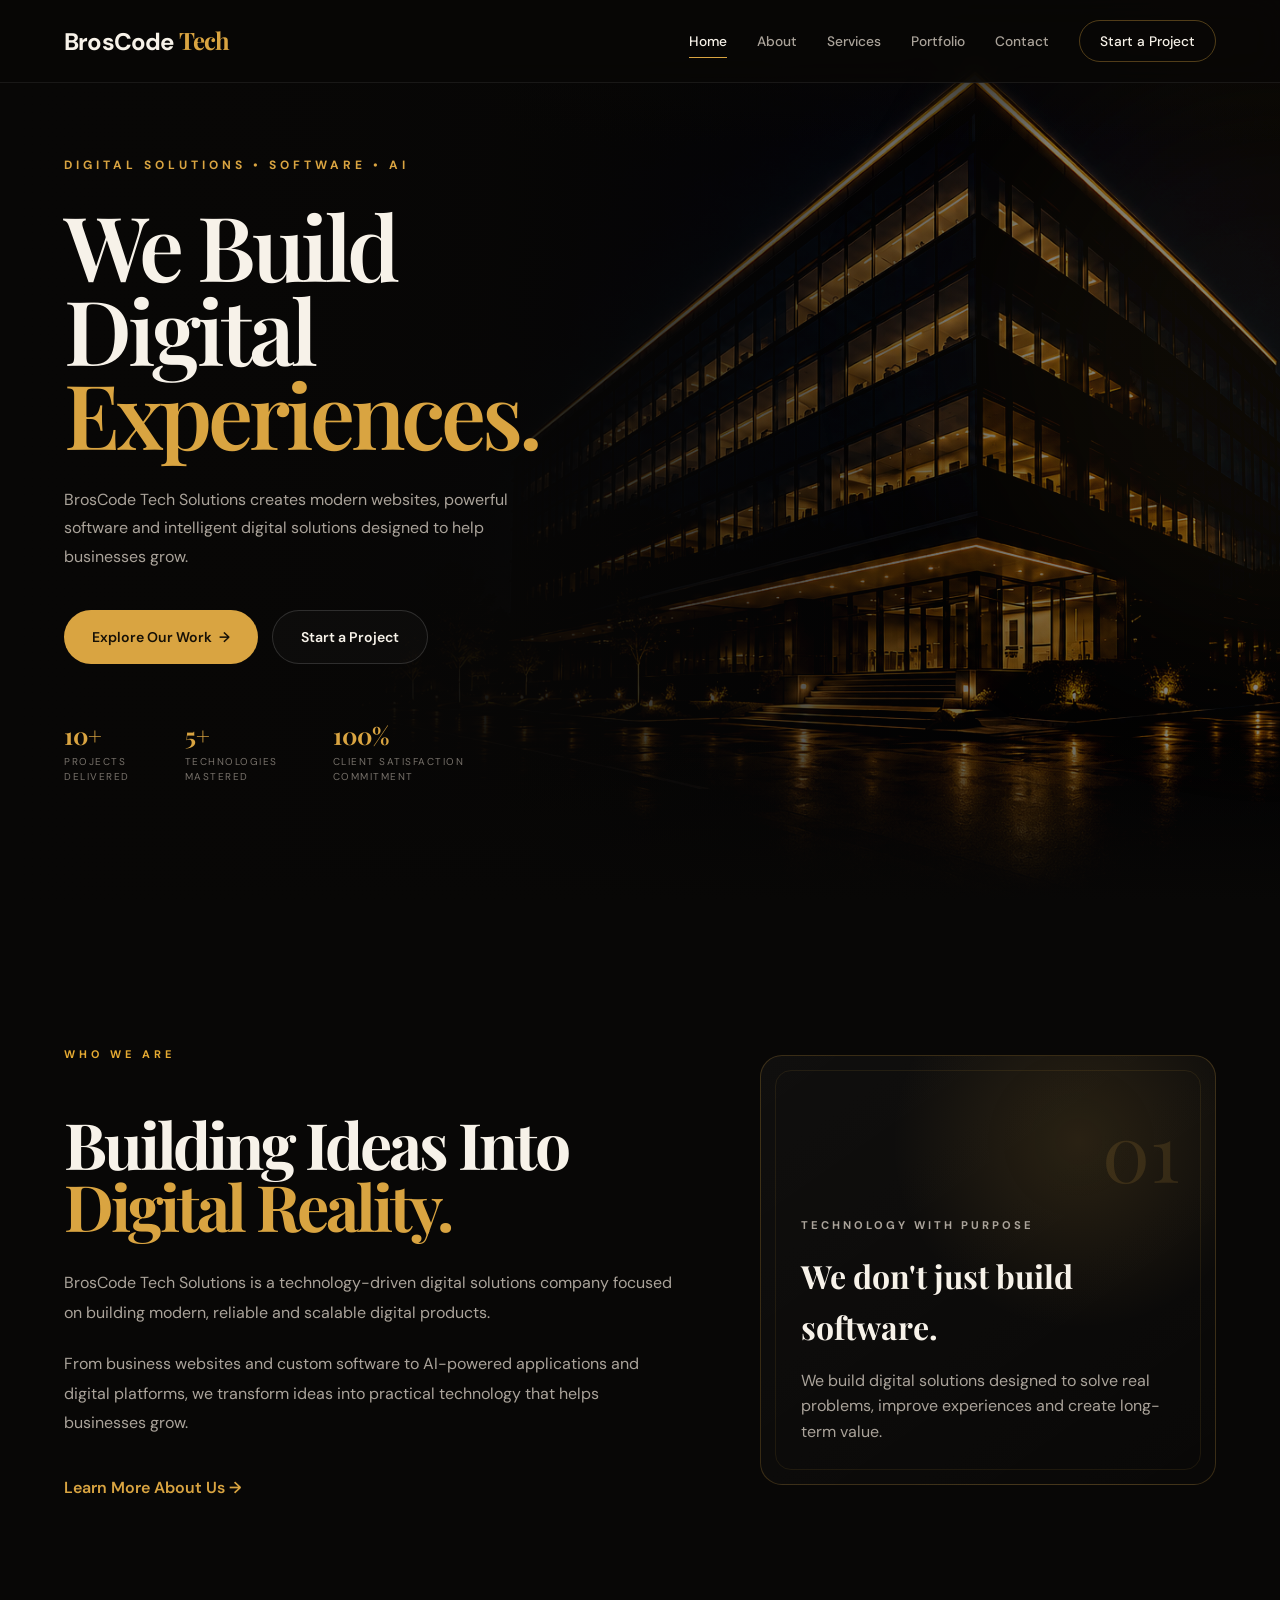
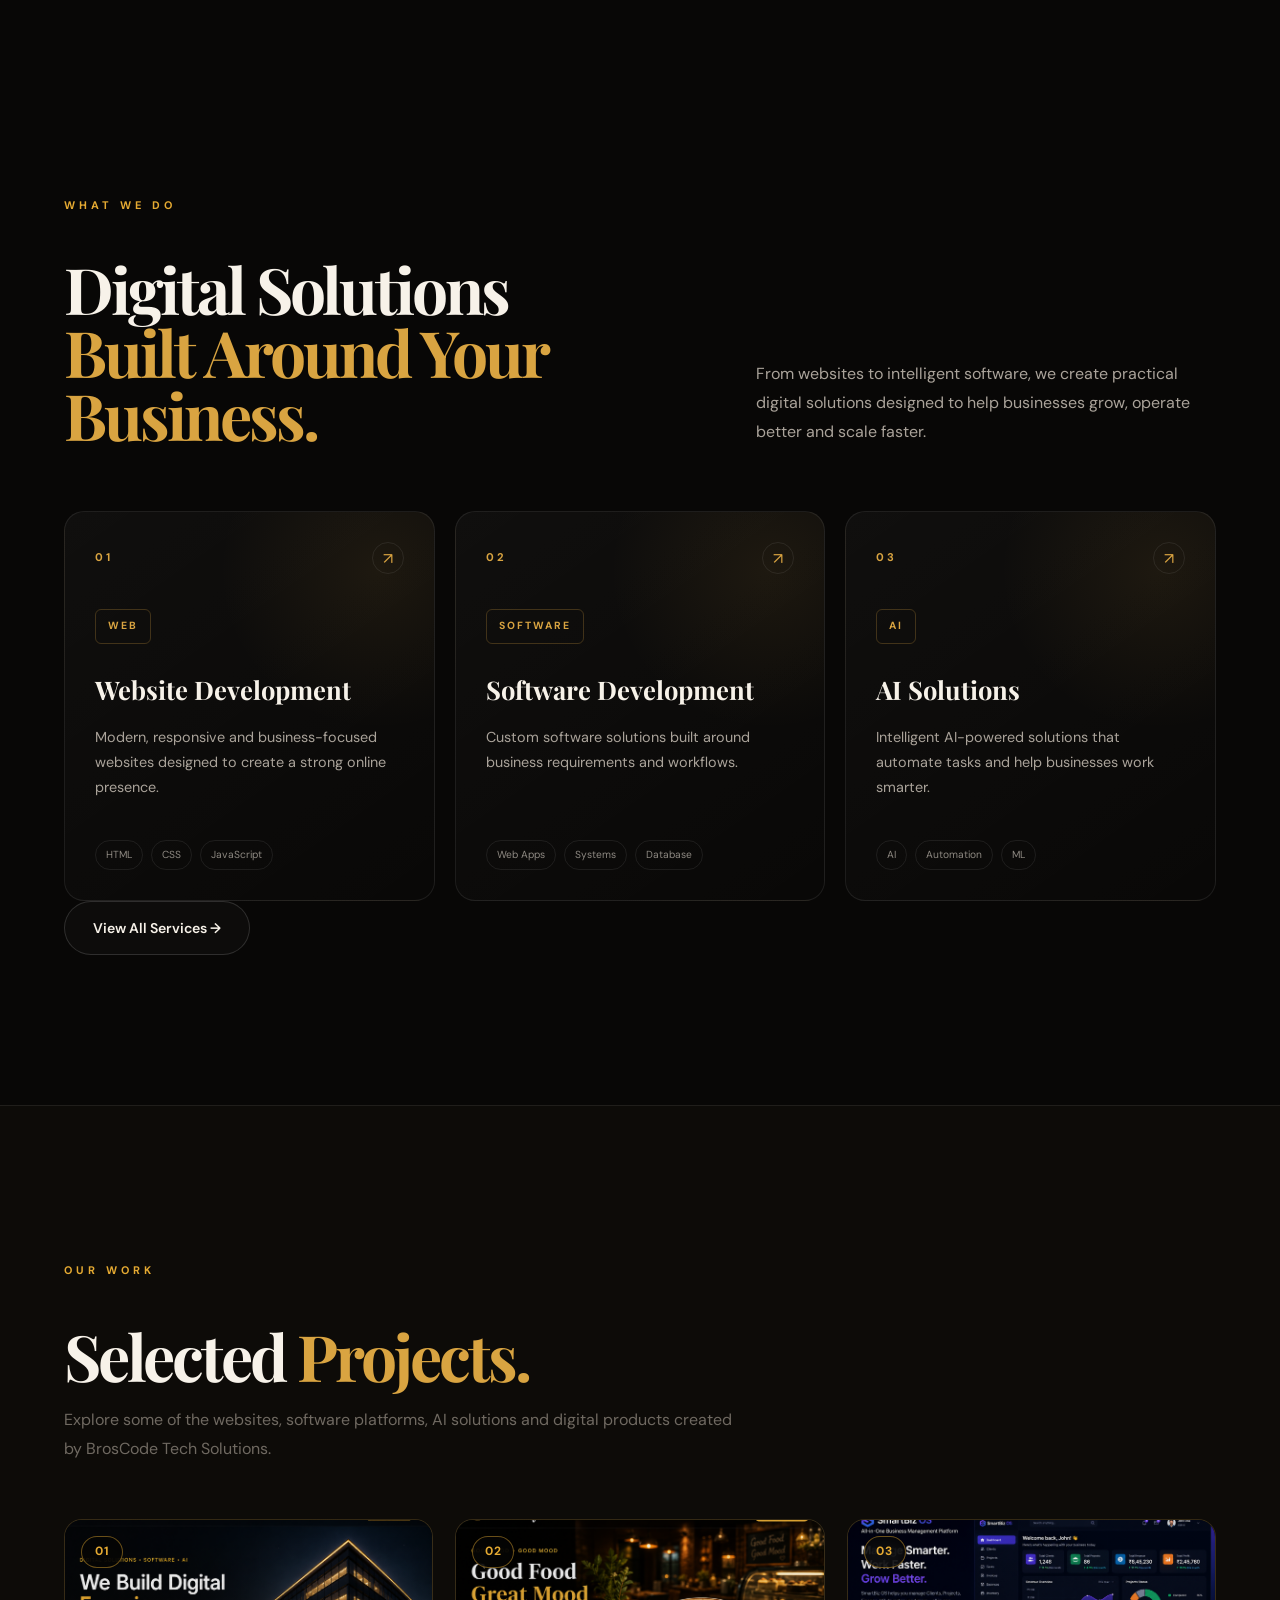
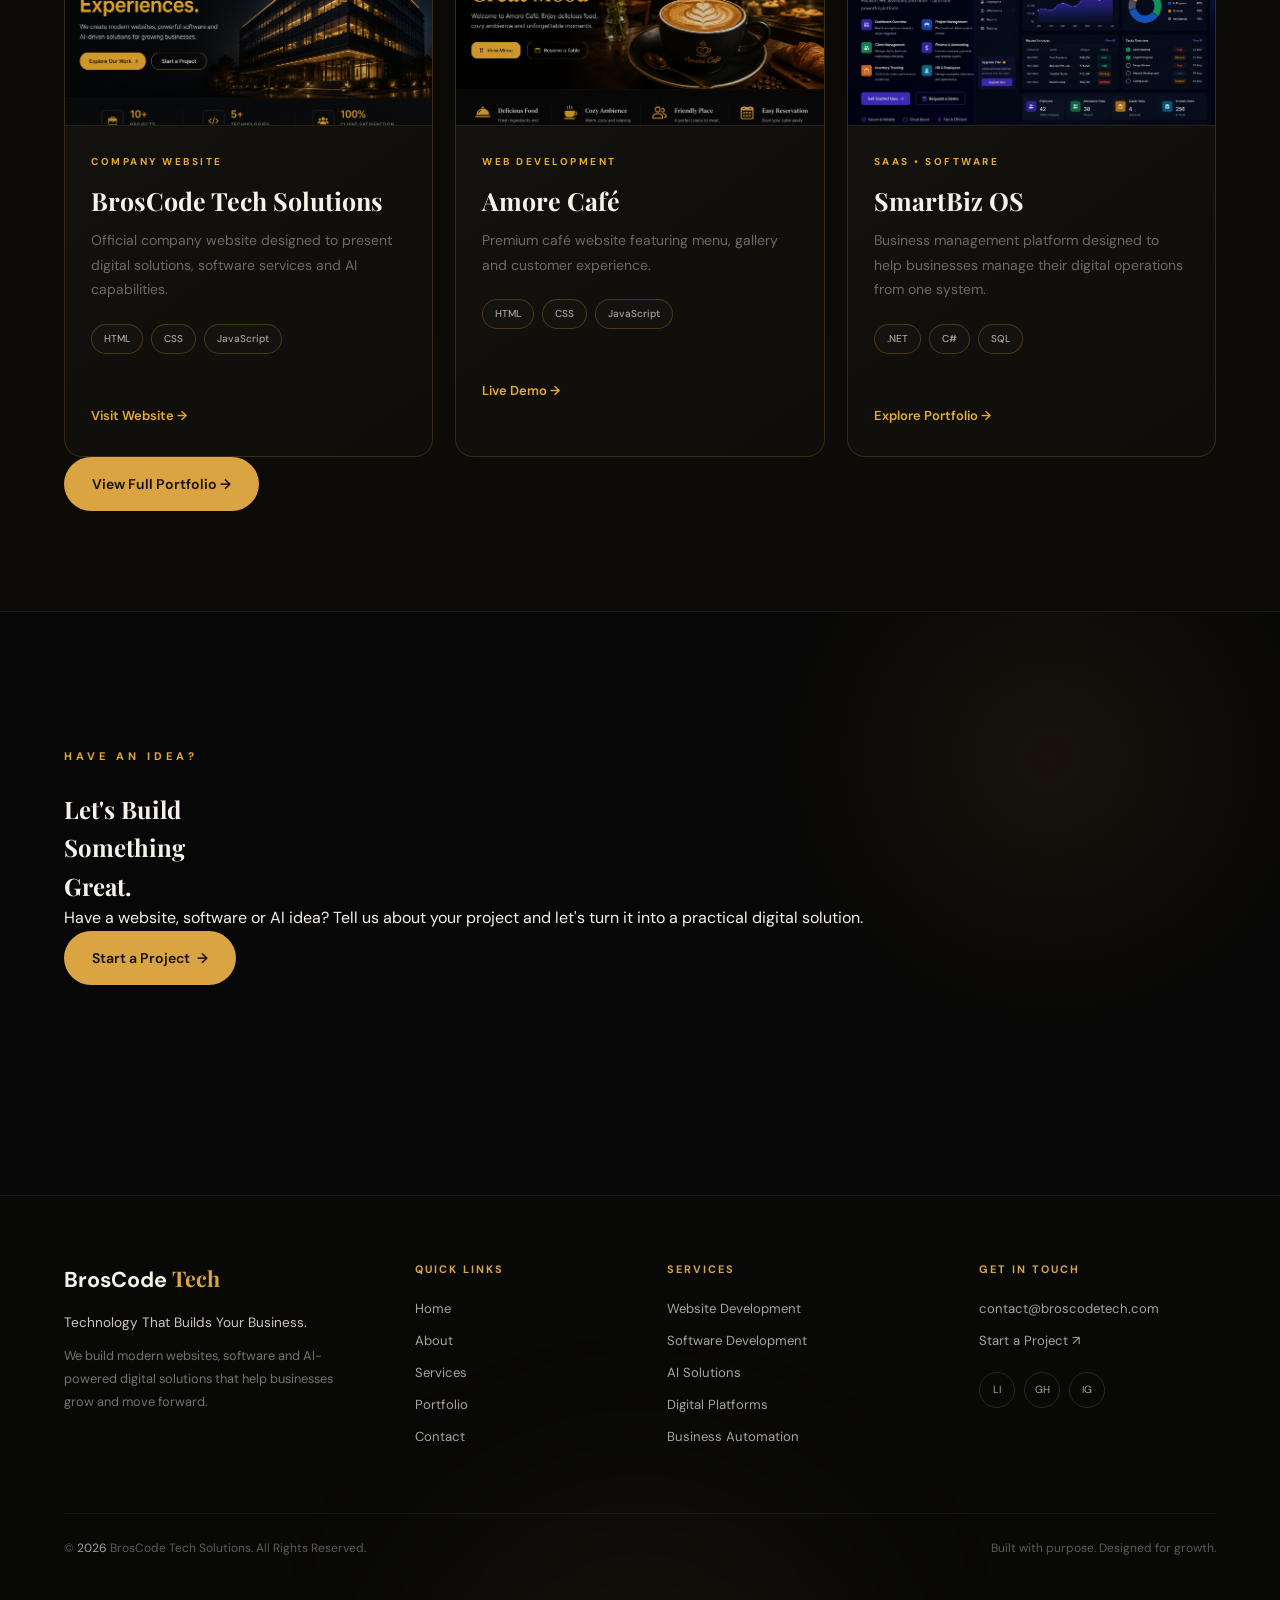
==== index.html @ 794950ac "Improve contact page and validate mobile number" ====
<!DOCTYPE html>
<html lang="en">

<head>

    <meta charset="UTF-8">

    <meta name="viewport" content="width=device-width, initial-scale=1.0">

    <meta name="description"
        content="BrosCode Tech Solutions - Modern websites, software, AI solutions and digital platforms for modern businesses.">

    <meta name="keywords"
        content="BrosCode Tech Solutions, Web Development, Software Development, AI Solutions, Digital Solutions">

    <meta name="author" content="BrosCode Tech Solutions">

    <title>BrosCode Tech Solutions | Technology That Builds Your Business</title>

    <link rel="stylesheet" href="CSS/style.css">

</head>


<body>


    <!-- =========================================================
         HEADER
    ========================================================== -->

    <header id="siteHeader">

        <nav>


            <!-- LOGO -->

            <div class="logo">

                <a href="index.html">

                    BrosCode <span>Tech</span>

                </a>

            </div>



            <!-- MOBILE MENU BUTTON -->

            <button class="mobile-menu-toggle" type="button" aria-label="Open navigation menu" aria-expanded="false">

                <span></span>
                <span></span>
                <span></span>

            </button>



            <!-- NAVIGATION -->

            <ul class="nav-links">


                <li>

                    <a href="index.html" class="active">
                        Home
                    </a>

                </li>


                <li>

                    <a href="about.html">
                        About
                    </a>

                </li>


                <li>

                    <a href="services.html">
                        Services
                    </a>

                </li>


                <li>

                    <a href="portfolio.html">
                        Portfolio
                    </a>

                </li>


                <li>

                    <a href="contact.html">
                        Contact
                    </a>

                </li>


                <li>

                    <a href="contact.html" class="nav-cta">
                        Start a Project
                    </a>

                </li>


            </ul>

        </nav>

    </header>



    <!-- =========================================================
         MAIN
    ========================================================== -->

    <main>


        <!-- =====================================================
             HERO
        ====================================================== -->

        <section class="hero" id="home">


            <div class="hero-content">


                <p class="hero-label">

                    DIGITAL SOLUTIONS • SOFTWARE • AI

                </p>



                <h1>

                    We Build Digital

                    <span>
                        Experiences.
                    </span>

                </h1>



                <p class="hero-description">

                    BrosCode Tech Solutions creates modern websites,
                    powerful software and intelligent digital solutions
                    designed to help businesses grow.

                </p>



                <div class="hero-buttons">


                    <a href="portfolio.html" class="btn primary-btn">

                        Explore Our Work

                        <span>
                            →
                        </span>

                    </a>



                    <a href="contact.html" class="btn secondary-btn">

                        Start a Project

                    </a>


                </div>



                <!-- HERO STATS -->

                <div class="hero-stats">


                    <div class="hero-stat">

                        <strong>
                            10+
                        </strong>

                        <span>

                            PROJECTS
                            <br>
                            DELIVERED

                        </span>

                    </div>



                    <div class="hero-stat">

                        <strong>
                            5+
                        </strong>

                        <span>

                            TECHNOLOGIES
                            <br>
                            MASTERED

                        </span>

                    </div>



                    <div class="hero-stat">

                        <strong>
                            100%
                        </strong>

                        <span>

                            CLIENT SATISFACTION
                            <br>
                            COMMITMENT

                        </span>

                    </div>


                </div>


            </div>



            <!-- HERO IMAGE -->

            <div class="hero-visual">

                <img src="assets/images/projects/hero-building.jpg" alt="Modern technology office building">

            </div>


        </section>



        <!-- =====================================================
             HOME INTRO
        ====================================================== -->

        <section class="about home-intro">


            <div class="section-container">


                <div class="about-grid">


                    <!-- LEFT -->

                    <div class="about-content">


                        <p class="section-label">
                            WHO WE ARE
                        </p>



                        <h2>

                            Building Ideas Into
                            <span>Digital Reality.</span>

                        </h2>



                        <p class="about-lead">

                            BrosCode Tech Solutions is a
                            technology-driven digital solutions
                            company focused on building modern,
                            reliable and scalable digital products.

                        </p>



                        <p>

                            From business websites and custom software
                            to AI-powered applications and digital
                            platforms, we transform ideas into practical
                            technology that helps businesses grow.

                        </p>



                        <a href="about.html" class="about-link">

                            Learn More About Us →

                        </a>


                    </div>



                    <!-- RIGHT -->

                    <div class="about-highlight">


                        <div class="about-number">
                            01
                        </div>



                        <div class="about-highlight-content">


                            <p class="about-small-label">

                                TECHNOLOGY WITH PURPOSE

                            </p>



                            <h3>

                                We don't just build software.

                            </h3>



                            <p>

                                We build digital solutions designed
                                to solve real problems, improve
                                experiences and create long-term value.

                            </p>


                        </div>


                    </div>


                </div>


            </div>

        </section>



        <!-- =====================================================
             SERVICES PREVIEW
        ====================================================== -->

        <section class="services home-services">


            <div class="section-container">


                <div class="services-header">


                    <div>


                        <p class="section-label">
                            WHAT WE DO
                        </p>



                        <h2>

                            Digital Solutions
                            <span>Built Around Your Business.</span>

                        </h2>


                    </div>



                    <p class="services-intro">

                        From websites to intelligent software,
                        we create practical digital solutions
                        designed to help businesses grow,
                        operate better and scale faster.

                    </p>


                </div>



                <div class="services-grid">


                    <!-- SERVICE 01 -->

                    <article class="service-card">


                        <div class="service-top">

                            <span class="service-number">
                                01
                            </span>

                            <span class="service-arrow">
                                ↗
                            </span>

                        </div>



                        <div class="service-icon">
                            WEB
                        </div>



                        <h3>
                            Website Development
                        </h3>



                        <p>

                            Modern, responsive and business-focused
                            websites designed to create a strong
                            online presence.

                        </p>



                        <div class="service-tags">

                            <span>
                                HTML
                            </span>

                            <span>
                                CSS
                            </span>

                            <span>
                                JavaScript
                            </span>

                        </div>


                    </article>



                    <!-- SERVICE 02 -->

                    <article class="service-card">


                        <div class="service-top">

                            <span class="service-number">
                                02
                            </span>

                            <span class="service-arrow">
                                ↗
                            </span>

                        </div>



                        <div class="service-icon">
                            SOFTWARE
                        </div>



                        <h3>
                            Software Development
                        </h3>



                        <p>

                            Custom software solutions built around
                            business requirements and workflows.

                        </p>



                        <div class="service-tags">

                            <span>
                                Web Apps
                            </span>

                            <span>
                                Systems
                            </span>

                            <span>
                                Database
                            </span>

                        </div>


                    </article>



                    <!-- SERVICE 03 -->

                    <article class="service-card">


                        <div class="service-top">

                            <span class="service-number">
                                03
                            </span>

                            <span class="service-arrow">
                                ↗
                            </span>

                        </div>



                        <div class="service-icon">
                            AI
                        </div>



                        <h3>
                            AI Solutions
                        </h3>



                        <p>

                            Intelligent AI-powered solutions that
                            automate tasks and help businesses
                            work smarter.

                        </p>



                        <div class="service-tags">

                            <span>
                                AI
                            </span>

                            <span>
                                Automation
                            </span>

                            <span>
                                ML
                            </span>

                        </div>


                    </article>


                </div>



                <!-- VIEW ALL SERVICES -->

                <div class="home-section-button">

                    <a href="services.html" class="btn secondary-btn">

                        View All Services →

                    </a>

                </div>


            </div>

        </section>



        <!-- =====================================================
             PORTFOLIO PREVIEW
        ====================================================== -->

        <section class="portfolio home-portfolio">


            <div class="section-container">


                <p class="section-label">
                    OUR WORK
                </p>



                <h2>

                    Selected
                    <span>Projects.</span>

                </h2>



                <p class="portfolio-intro">

                    Explore some of the websites, software platforms,
                    AI solutions and digital products created by
                    BrosCode Tech Solutions.

                </p>



                <div class="portfolio-grid">


                    <!-- PROJECT 01 -->

                    <article class="project-card">


                        <div class="project-image">


                            <img src="assets/images/projects/broscode-tech.jpg" alt="BrosCode Tech Solutions Website">


                            <span class="project-number">
                                01
                            </span>


                        </div>



                        <div class="project-content">


                            <p class="project-category">
                                COMPANY WEBSITE
                            </p>



                            <h3>
                                BrosCode Tech Solutions
                            </h3>



                            <p>

                                Official company website designed
                                to present digital solutions,
                                software services and AI capabilities.

                            </p>



                            <div class="project-tags">

                                <span>
                                    HTML
                                </span>

                                <span>
                                    CSS
                                </span>

                                <span>
                                    JavaScript
                                </span>

                            </div>



                            <a href="https://broscodetech.github.io/BrosCodeTech-Website/" target="_blank"
                                rel="noopener noreferrer" class="project-link">

                                Visit Website →

                            </a>


                        </div>


                    </article>



                    <!-- PROJECT 02 -->

                    <article class="project-card">


                        <div class="project-image">


                            <img src="assets/images/projects/amore-cafe.jpg" alt="Amore Cafe Website">


                            <span class="project-number">
                                02
                            </span>


                        </div>



                        <div class="project-content">


                            <p class="project-category">
                                WEB DEVELOPMENT
                            </p>



                            <h3>
                                Amore Café
                            </h3>



                            <p>

                                Premium café website featuring
                                menu, gallery and customer experience.

                            </p>



                            <div class="project-tags">

                                <span>
                                    HTML
                                </span>

                                <span>
                                    CSS
                                </span>

                                <span>
                                    JavaScript
                                </span>

                            </div>



                            <a href="https://broscodetech.github.io/amore-cafe/" target="_blank"
                                rel="noopener noreferrer" class="project-link">

                                Live Demo →

                            </a>


                        </div>


                    </article>



                    <!-- PROJECT 03 -->

                    <article class="project-card">


                        <div class="project-image">


                            <img src="assets/images/projects/smartbiz-os.jpg" alt="SmartBiz OS Platform">


                            <span class="project-number">
                                03
                            </span>


                        </div>



                        <div class="project-content">


                            <p class="project-category">
                                SAAS • SOFTWARE
                            </p>



                            <h3>
                                SmartBiz OS
                            </h3>



                            <p>

                                Business management platform designed
                                to help businesses manage their digital
                                operations from one system.

                            </p>



                            <div class="project-tags">

                                <span>
                                    .NET
                                </span>

                                <span>
                                    C#
                                </span>

                                <span>
                                    SQL
                                </span>

                            </div>



                            <a href="portfolio.html" class="project-link">

                                Explore Portfolio →

                            </a>


                        </div>


                    </article>


                </div>



                <!-- VIEW ALL -->

                <div class="home-section-button">

                    <a href="portfolio.html" class="btn primary-btn">

                        View Full Portfolio →

                    </a>

                </div>


            </div>

        </section>



        <!-- =====================================================
             CTA
        ====================================================== -->

        <section class="contact home-cta">


            <div class="contact-container">


                <div class="contact-header">


                    <div>


                        <p class="section-label">
                            HAVE AN IDEA?
                        </p>



                        <h1>

                            Let's Build
                            <br>

                            Something
                            <br>

                            <span>Great.</span>

                        </h1>


                    </div>



                    <div class="contact-header-description">


                        <p>

                            Have a website, software or AI idea?
                            Tell us about your project and let's
                            turn it into a practical digital solution.

                        </p>



                        <a href="contact.html" class="btn primary-btn">

                            Start a Project

                            <span>
                                →
                            </span>

                        </a>


                    </div>


                </div>


            </div>

        </section>


    </main>



    <!-- =========================================================
         FOOTER
    ========================================================== -->

    <footer class="site-footer">


        <div class="footer-container">


            <!-- BRAND -->

            <div class="footer-brand">


                <a href="index.html" class="footer-logo">

                    BrosCode
                    <span>Tech</span>

                </a>



                <p class="footer-tagline">

                    Technology That Builds Your Business.

                </p>



                <p class="footer-description">

                    We build modern websites, software and
                    AI-powered digital solutions that help
                    businesses grow and move forward.

                </p>


            </div>



            <!-- QUICK LINKS -->

            <div class="footer-column">


                <h4>
                    Quick Links
                </h4>


                <a href="index.html">
                    Home
                </a>


                <a href="about.html">
                    About
                </a>


                <a href="services.html">
                    Services
                </a>


                <a href="portfolio.html">
                    Portfolio
                </a>


                <a href="contact.html">
                    Contact
                </a>


            </div>



            <!-- SERVICES -->

            <div class="footer-column">


                <h4>
                    Services
                </h4>


                <a href="services.html">
                    Website Development
                </a>


                <a href="services.html">
                    Software Development
                </a>


                <a href="services.html">
                    AI Solutions
                </a>


                <a href="services.html">
                    Digital Platforms
                </a>


                <a href="services.html">
                    Business Automation
                </a>


            </div>



            <!-- CONTACT -->

            <div class="footer-column footer-contact">


                <h4>
                    Get In Touch
                </h4>


                <a href="mailto:contact@broscodetech.com">

                    contact@broscodetech.com

                </a>



                <a href="contact.html">

                    Start a Project ↗

                </a>



                <div class="footer-socials">


                    <a href="#" aria-label="LinkedIn">

                        LI

                    </a>


                    <a href="#" aria-label="GitHub">

                        GH

                    </a>


                    <a href="#" aria-label="Instagram">

                        IG

                    </a>


                </div>


            </div>


        </div>



        <!-- FOOTER BOTTOM -->

        <div class="footer-bottom">


            <p>

                ©
                <span id="currentYear">
                    2026
                </span>

                BrosCode Tech Solutions.
                All Rights Reserved.

            </p>


            <p>

                Built with purpose.
                Designed for growth.

            </p>


        </div>


    </footer>



    <!-- JAVASCRIPT -->

    <script src="js/script.js"></script>


</body>

</html>
---- CSS/style.css ----
/* =========================================================
   BROSCODE TECH SOLUTIONS
   PREMIUM WEBSITE
   BLACK + GOLD
   CLEAN RESPONSIVE CSS
========================================================= */


/* =========================================================
   GOOGLE FONTS
========================================================= */

@import url('https://fonts.googleapis.com/css2?family=DM+Sans:wght@400;500;600;700&family=Playfair+Display:wght@500;600;700&display=swap');



/* =========================================================
   ROOT
========================================================= */

:root {

    --bg: #080706;
    --bg-dark: #050403;
    --bg2: #0d0b08;

    --card: #12100d;

    --white: #f7f2e9;

    --text: #aaa39a;
    --muted: #6f6961;

    --gold: #d9a441;
    --gold-light: #e9bd72;
    --gold-dark: #a8752d;

    --border: rgba(255, 255, 255, 0.08);

    --gold-border:
        rgba(217, 164, 65, 0.22);

    --container: 1180px;

    --transition:
        0.35s ease;

    --font-display:
        'Playfair Display', serif;

    --font-body:
        'DM Sans', sans-serif;
}



/* =========================================================
   RESET
========================================================= */

* {
    margin: 0;
    padding: 0;
    box-sizing: border-box;
}


html {
    scroll-behavior: smooth;
    overflow-x: hidden;
}


body {

    min-height: 100vh;

    background:
        var(--bg);

    color:
        var(--white);

    font-family:
        var(--font-body);

    line-height:
        1.6;

    overflow-x: hidden;
}


body::before {

    content: "";

    position: fixed;

    inset: 0;

    z-index: -1;

    pointer-events: none;

    background:

        radial-gradient(circle at 82% 18%,
            rgba(217, 164, 65, 0.08),
            transparent 25%),

        radial-gradient(circle at 10% 70%,
            rgba(217, 164, 65, 0.025),
            transparent 25%);
}


::selection {

    background:
        var(--gold);

    color:
        #080706;
}


a {

    color:
        inherit;

    text-decoration:
        none;
}


img {

    display:
        block;

    max-width:
        100%;
}


button,
input,
select,
textarea {

    font-family:
        inherit;
}


button {

    cursor:
        pointer;
}



/* =========================================================
   SCROLLBAR
========================================================= */

::-webkit-scrollbar {
    width: 8px;
}


::-webkit-scrollbar-track {
    background:
        #050403;
}


::-webkit-scrollbar-thumb {

    background:
        #49361c;

    border-radius:
        10px;
}


::-webkit-scrollbar-thumb:hover {

    background:
        var(--gold);
}



/* =========================================================
   COMMON
========================================================= */

main {
    width:
        100%;
}


.section-container {

    width:
        min(90%, var(--container));

    margin:
        0 auto;
}


.section-label {

    color:
        var(--gold);

    font-size:
        0.7rem;

    font-weight:
        700;

    letter-spacing:
        4px;
}


h1,
h2,
h3 {

    font-family:
        var(--font-display);
}


section {

    scroll-margin-top:
        82px;
}



/* =========================================================
   HEADER
========================================================= */

header {

    position:
        fixed;

    top:
        0;

    left:
        0;

    width:
        100%;

    z-index:
        1000;

    background:
        rgba(8, 7, 6, 0.78);

    backdrop-filter:
        blur(18px);

    -webkit-backdrop-filter:
        blur(18px);

    border-bottom:
        1px solid rgba(255, 255, 255, 0.07);

    transition:
        background 0.35s ease,
        border-color 0.35s ease;
}


header.scrolled {

    background:
        rgba(8, 7, 6, 0.96);

    border-bottom-color:
        rgba(217, 164, 65, 0.18);
}


nav {

    width:
        min(90%, var(--container));

    min-height:
        82px;

    margin:
        0 auto;

    display:
        flex;

    align-items:
        center;

    justify-content:
        space-between;
}


.logo a {

    display:
        inline-block;

    font-size:
        1.5rem;

    font-weight:
        700;

    letter-spacing:
        -0.8px;
}


.logo span {

    color:
        var(--gold);

    font-family:
        var(--font-display);
}


.nav-links {

    display:
        flex;

    align-items:
        center;

    gap:
        30px;

    list-style:
        none;
}


.nav-links li {
    list-style:
        none;
}


.nav-links a {

    position:
        relative;

    color:
        #aaa39a;

    font-size:
        0.86rem;

    font-weight:
        500;

    transition:
        var(--transition);
}


.nav-links a:hover,
.nav-links a.active {

    color:
        var(--white);
}


.nav-links a:not(.nav-cta)::after {

    content:
        "";

    position:
        absolute;

    left:
        0;

    bottom:
        -8px;

    width:
        0;

    height:
        1px;

    background:
        var(--gold);

    transition:
        var(--transition);
}


.nav-links a:not(.nav-cta):hover::after,
.nav-links a:not(.nav-cta).active::after {

    width:
        100%;
}


.nav-cta {

    padding:
        11px 20px;

    border:
        1px solid rgba(217, 164, 65, 0.35);

    border-radius:
        50px;

    color:
        var(--white) !important;

    transition:
        var(--transition);
}


.nav-cta:hover {

    background:
        rgba(217, 164, 65, 0.08);

    border-color:
        var(--gold);
}


/* MOBILE BUTTON */

.mobile-menu-toggle {

    display:
        none;

    width:
        42px;

    height:
        42px;

    padding:
        9px;

    flex-direction:
        column;

    align-items:
        center;

    justify-content:
        center;

    gap:
        5px;

    background:
        transparent;

    border:
        1px solid var(--gold-border);

    border-radius:
        50%;

    color:
        var(--white);
}


.mobile-menu-toggle span {

    width:
        17px;

    height:
        1.5px;

    background:
        var(--gold);

    transition:
        0.3s ease;
}


.mobile-menu-toggle.active span:nth-child(1) {

    transform:
        translateY(6.5px) rotate(45deg);
}


.mobile-menu-toggle.active span:nth-child(2) {

    opacity:
        0;
}


.mobile-menu-toggle.active span:nth-child(3) {

    transform:
        translateY(-6.5px) rotate(-45deg);
}



/* =========================================================
   HERO
========================================================= */

.hero {

    position:
        relative;

    min-height:
        100vh;

    padding:
        120px max(5%, calc((100% - 1180px) / 2)) 80px;

    display:
        grid;

    grid-template-columns:
        minmax(0, 0.9fr) minmax(0, 1.1fr);

    align-items:
        center;

    gap:
        40px;

    overflow:
        hidden;

    background:
        #080706;
}


/* IMAGE AS BACKGROUND */

.hero-visual {

    position:
        absolute;

    inset:
        0;

    z-index:
        0;

    overflow:
        hidden;

    pointer-events:
        none;

    border:
        0;

    background:
        #05070a;
}


.hero-visual img {

    width:
        100%;

    height:
        100%;

    object-fit:
        cover;

    object-position:
        center;

    opacity:
        0.78;

    filter:
        brightness(0.70) contrast(1.08);

    transform:
        scale(1.02);
}


/* LEFT DARK OVERLAY */

.hero-visual::before {

    content:
        "";

    position:
        absolute;

    inset:
        0;

    z-index:
        1;

    background:

        linear-gradient(90deg,
            #080706 0%,
            rgba(8, 7, 6, 0.98) 20%,
            rgba(8, 7, 6, 0.88) 38%,
            rgba(8, 7, 6, 0.52) 56%,
            rgba(8, 7, 6, 0.18) 76%,
            rgba(8, 7, 6, 0.08) 100%);
}


/* TOP / BOTTOM MERGE */

.hero-visual::after {

    content:
        "";

    position:
        absolute;

    inset:
        0;

    z-index:
        2;

    background:

        linear-gradient(to bottom,
            #080706 0%,
            transparent 16%,
            transparent 82%,
            #080706 100%);
}


.hero::after {

    content:
        "";

    position:
        absolute;

    width:
        600px;

    height:
        600px;

    right:
        -300px;

    top:
        5%;

    border-radius:
        50%;

    background:
        rgba(217, 164, 65, 0.055);

    filter:
        blur(100px);

    pointer-events:
        none;
}



/* =========================================================
   HERO CONTENT
========================================================= */

.hero-content {

    position:
        relative;

    z-index:
        5;

    width:
        100%;

    max-width:
        650px;
}


.hero-label {

    margin-bottom:
        28px;

    color:
        var(--gold);

    font-size:
        12px;

    font-weight:
        700;

    letter-spacing:
        4px;
}


.hero h1 {

    max-width:
        700px;

    margin:
        0 0 30px;

    color:
        var(--white);

    font-size:
        clamp(4rem, 7vw, 6.5rem);

    font-weight:
        600;

    line-height:
        0.94;

    letter-spacing:
        -4px;
}


.hero h1 span {

    display:
        block;

    color:
        var(--gold);
}


.hero-description {

    max-width:
        560px;

    margin-bottom:
        38px;

    color:
        var(--text);

    font-size:
        16px;

    line-height:
        1.8;
}



/* =========================================================
   BUTTONS
========================================================= */

.hero-buttons {

    display:
        flex;

    align-items:
        center;

    gap:
        14px;

    flex-wrap:
        wrap;
}


.btn {

    min-height:
        54px;

    padding:
        0 28px;

    display:
        inline-flex;

    align-items:
        center;

    justify-content:
        center;

    gap:
        7px;

    border-radius:
        50px;

    font-size:
        0.88rem;

    font-weight:
        600;

    transition:
        var(--transition);
}


.primary-btn {

    background:
        var(--gold);

    color:
        #161006;
}


.primary-btn:hover {

    background:
        var(--gold-light);

    transform:
        translateY(-3px);

    box-shadow:
        0 15px 40px rgba(217, 164, 65, 0.18);
}


.secondary-btn {

    background:
        rgba(255, 255, 255, 0.025);

    border:
        1px solid rgba(255, 255, 255, 0.14);
}


.secondary-btn:hover {

    background:
        rgba(217, 164, 65, 0.06);

    border-color:
        var(--gold-border);

    transform:
        translateY(-3px);
}



/* =========================================================
   HERO STATS
========================================================= */

.hero-stats {

    margin-top:
        58px;

    display:
        flex;

    align-items:
        flex-start;

    gap:
        55px;
}


.hero-stat {

    display:
        flex;

    flex-direction:
        column;
}


.hero-stats strong {

    color:
        var(--gold);

    font-family:
        var(--font-display);

    font-size:
        24px;

    line-height:
        1.1;
}


.hero-stats span {

    margin-top:
        7px;

    color:
        #77716a;

    font-size:
        10px;

    line-height:
        1.45;

    letter-spacing:
        1.5px;
}



/* =========================================================
   ABOUT
========================================================= */

.about {

    padding:
        140px 0;

    background:
        var(--bg);
}


.about-grid {

    display:
        grid;

    grid-template-columns:
        1.15fr 0.85fr;

    gap:
        80px;

    align-items:
        center;
}


.about-content h2 {

    max-width:
        700px;

    margin:
        25px 0 30px;

    font-size:
        clamp(3rem, 5vw, 5.3rem);

    line-height:
        0.98;

    letter-spacing:
        -3px;
}


.about-content h2 span {

    display:
        block;

    color:
        var(--gold);
}


.about-content p:not(.section-label) {

    max-width:
        680px;

    margin-bottom:
        22px;

    color:
        var(--text);

    font-size:
        1rem;

    line-height:
        1.85;
}


.about-link {

    display:
        inline-block;

    margin-top:
        15px;

    color:
        var(--gold);

    font-weight:
        600;

    transition:
        var(--transition);
}


.about-link:hover {

    color:
        var(--gold-light);

    transform:
        translateX(5px);
}



/* =========================================================
   ABOUT HIGHLIGHT
========================================================= */

.about-highlight {

    position:
        relative;

    min-height:
        430px;

    padding:
        40px;

    display:
        flex;

    align-items:
        flex-end;

    overflow:
        hidden;

    border:
        1px solid var(--gold-border);

    border-radius:
        22px;

    background:

        radial-gradient(circle at 70% 20%,
            rgba(217, 164, 65, 0.14),
            transparent 40%),

        linear-gradient(145deg,
            rgba(255, 255, 255, 0.035),
            rgba(255, 255, 255, 0.008));

    transition:
        var(--transition);
}


.about-highlight:hover {

    transform:
        translateY(-7px);

    border-color:
        rgba(217, 164, 65, 0.42);

    box-shadow:
        0 25px 70px rgba(0, 0, 0, 0.45);
}


.about-highlight::before {

    content:
        "";

    position:
        absolute;

    inset:
        14px;

    border:
        1px solid rgba(217, 164, 65, 0.10);

    border-radius:
        16px;
}


.about-number {

    position:
        absolute;

    top:
        30px;

    right:
        35px;

    color:
        rgba(217, 164, 65, 0.15);

    font-family:
        var(--font-display);

    font-size:
        5rem;
}


.about-highlight-content {

    position:
        relative;

    z-index:
        2;
}


.about-small-label {

    margin-bottom:
        15px;

    color:
        var(--gold);

    font-size:
        0.7rem;

    font-weight:
        700;

    letter-spacing:
        3px;
}


.about-highlight h3 {

    margin-bottom:
        15px;

    font-size:
        2rem;
}


.about-highlight p {

    color:
        var(--text);
}



/* =========================================================
   WHY US
========================================================= */

.why-us {

    margin-top:
        120px;

    padding-top:
        90px;

    border-top:
        1px solid var(--border);
}


.why-header {

    margin-bottom:
        55px;

    display:
        grid;

    grid-template-columns:
        1.1fr 0.9fr;

    gap:
        60px;

    align-items:
        end;
}


.why-header h2 {

    margin:
        20px 0;

    font-size:
        clamp(3rem, 5vw, 5rem);

    line-height:
        1;

    letter-spacing:
        -3px;
}


.why-header h2 span {

    color:
        var(--gold);
}


.why-header>p {

    max-width:
        600px;

    color:
        var(--text);

    line-height:
        1.8;
}


.why-grid {

    display:
        grid;

    grid-template-columns:
        repeat(4, 1fr);

    gap:
        18px;
}


.why-card {

    position:
        relative;

    min-height:
        300px;

    padding:
        30px;

    overflow:
        hidden;

    border:
        1px solid var(--border);

    border-radius:
        20px;

    background:

        linear-gradient(145deg,
            rgba(255, 255, 255, 0.035),
            rgba(255, 255, 255, 0.008));

    transition:
        var(--transition);
}


.why-card:hover {

    transform:
        translateY(-7px);

    border-color:
        var(--gold-border);

    background:

        linear-gradient(145deg,
            rgba(217, 164, 65, 0.07),
            rgba(255, 255, 255, 0.01));
}


.why-number {

    display:
        block;

    margin-bottom:
        20px;

    color:
        var(--gold);

    font-size:
        0.7rem;

    font-weight:
        700;

    letter-spacing:
        3px;
}


.why-card-icon {

    width:
        fit-content;

    margin-bottom:
        35px;

    padding:
        7px 10px;

    border:
        1px solid rgba(217, 164, 65, 0.22);

    border-radius:
        5px;

    color:
        var(--gold);

    font-size:
        9px;

    font-weight:
        700;

    letter-spacing:
        2px;
}


.why-card h3 {

    margin-bottom:
        14px;

    font-size:
        1.45rem;
}


.why-card p {

    color:
        var(--text);

    font-size:
        0.88rem;

    line-height:
        1.75;
}


.why-arrow {

    position:
        absolute;

    right:
        25px;

    bottom:
        25px;

    color:
        var(--gold);

    font-size:
        20px;

    transition:
        var(--transition);
}


.why-card:hover .why-arrow {

    transform:
        translate(4px, -4px);
}



/* =========================================================
   SERVICES
========================================================= */

.services {

    padding:
        150px 0;

    background:
        var(--bg);
}


.services-header {

    margin-bottom:
        65px;

    display:
        grid;

    grid-template-columns:
        1.15fr 0.85fr;

    gap:
        70px;

    align-items:
        end;
}


.services-header h2 {

    margin-top:
        20px;

    font-size:
        clamp(3rem, 5vw, 5.2rem);

    line-height:
        0.98;

    letter-spacing:
        -3px;
}


.services-header h2 span {

    display:
        block;

    color:
        var(--gold);
}


.services-intro {

    color:
        var(--text);

    line-height:
        1.8;
}


.services-grid {

    display:
        grid;

    grid-template-columns:
        repeat(3, 1fr);

    gap:
        20px;
}


.service-card {

    position:
        relative;

    min-height:
        390px;

    padding:
        30px;

    display:
        flex;

    flex-direction:
        column;

    overflow:
        hidden;

    border:
        1px solid var(--border);

    border-radius:
        20px;

    background:

        radial-gradient(circle at 85% 15%,
            rgba(217, 164, 65, 0.08),
            transparent 35%),

        linear-gradient(145deg,
            rgba(255, 255, 255, 0.035),
            rgba(255, 255, 255, 0.008));

    transition:
        var(--transition);
}


.service-card:hover {

    transform:
        translateY(-8px);

    border-color:
        var(--gold-border);

    box-shadow:
        0 25px 70px rgba(0, 0, 0, 0.4);
}


.service-card::before {

    content:
        "";

    position:
        absolute;

    top:
        0;

    left:
        0;

    width:
        100%;

    height:
        2px;

    background:
        var(--gold);

    opacity:
        0;

    transition:
        var(--transition);
}


.service-card:hover::before {

    opacity:
        1;
}


.service-top {

    margin-bottom:
        35px;

    display:
        flex;

    align-items:
        center;

    justify-content:
        space-between;
}


.service-number {

    color:
        var(--gold);

    font-size:
        0.7rem;

    font-weight:
        700;

    letter-spacing:
        3px;
}


.service-arrow {

    width:
        32px;

    height:
        32px;

    display:
        flex;

    align-items:
        center;

    justify-content:
        center;

    border:
        1px solid var(--border);

    border-radius:
        50%;

    color:
        var(--gold);

    transition:
        var(--transition);
}


.service-card:hover .service-arrow {

    background:
        var(--gold);

    border-color:
        var(--gold);

    color:
        #080706;

    transform:
        rotate(45deg);
}


.service-icon {

    width:
        fit-content;

    margin-bottom:
        25px;

    padding:
        8px 12px;

    border:
        1px solid rgba(217, 164, 65, 0.25);

    border-radius:
        6px;

    color:
        var(--gold);

    font-size:
        0.65rem;

    font-weight:
        700;

    letter-spacing:
        2px;
}


.service-card h3 {

    margin-bottom:
        15px;

    font-size:
        1.6rem;
}


.service-card p {

    color:
        var(--text);

    font-size:
        0.9rem;

    line-height:
        1.75;
}


.service-tags {

    margin-top:
        auto;

    padding-top:
        25px;

    display:
        flex;

    flex-wrap:
        wrap;

    gap:
        8px;
}


.service-tags span {

    padding:
        6px 10px;

    border:
        1px solid var(--border);

    border-radius:
        20px;

    color:
        #8e8982;

    font-size:
        0.64rem;
}



/* =========================================================
   PORTFOLIO
========================================================= */

.portfolio {

    position:
        relative;

    padding:
        150px 0 100px;

    background:
        var(--bg2);

    border-top:
        1px solid var(--border);

    overflow:
        hidden;
}


.portfolio h2 {

    margin-top:
        20px;

    font-size:
        clamp(3rem, 5vw, 5rem);

    line-height:
        1;

    letter-spacing:
        -3px;
}


.portfolio h2 span {

    color:
        var(--gold);
}


.portfolio-intro {

    max-width:
        680px;

    margin:
        18px 0 55px;

    color:
        var(--muted);

    font-size:
        16px;

    line-height:
        1.8;
}


.portfolio-grid {

    display:
        grid;

    grid-template-columns:
        repeat(3, minmax(0, 1fr));

    gap:
        26px;

    align-items:
        stretch;
}



/* =========================================================
   PROJECT CARD
========================================================= */

.project-card {

    position:
        relative;

    min-width:
        0;

    overflow:
        hidden;

    display:
        flex;

    flex-direction:
        column;

    background:

        linear-gradient(145deg,
            rgba(255, 255, 255, 0.035),
            rgba(255, 255, 255, 0.012));

    border:
        1px solid rgba(217, 164, 65, 0.18);

    border-radius:
        18px;

    transition:
        transform 0.45s ease,
        border-color 0.45s ease,
        box-shadow 0.45s ease;
}


.project-card:hover {

    transform:
        translateY(-8px);

    border-color:
        rgba(217, 164, 65, 0.55);

    box-shadow:

        0 20px 55px rgba(0, 0, 0, 0.5),

        0 0 35px rgba(217, 164, 65, 0.08);
}



/* PROJECT IMAGE */

.project-image {

    position:
        relative;

    width:
        100%;

    aspect-ratio:
        16 / 9;

    overflow:
        hidden;

    background:
        #0c0c0c;

    border-bottom:
        1px solid rgba(217, 164, 65, 0.12);
}


.project-image img {

    width:
        100%;

    height:
        100%;

    object-fit:
        cover;

    transition:
        transform 0.7s ease,
        filter 0.5s ease;
}


.project-card:hover .project-image img {

    transform:
        scale(1.055);

    filter:
        brightness(1.08);
}


.project-image::after {

    content:
        "";

    position:
        absolute;

    inset:
        0;

    background:
        linear-gradient(to bottom,
            rgba(0, 0, 0, 0.02),
            rgba(0, 0, 0, 0.18));

    pointer-events:
        none;
}



/* PROJECT NUMBER */

.project-number {

    position:
        absolute;

    top:
        16px;

    left:
        16px;

    z-index:
        3;

    min-width:
        42px;

    height:
        28px;

    padding:
        0 10px;

    display:
        flex;

    align-items:
        center;

    justify-content:
        center;

    border:
        1px solid rgba(217, 164, 65, 0.4);

    border-radius:
        30px;

    background:
        rgba(5, 5, 5, 0.72);

    backdrop-filter:
        blur(10px);

    color:
        var(--gold);

    font-size:
        11px;

    font-weight:
        600;

    letter-spacing:
        1.5px;
}



/* PROJECT CONTENT */

.project-content {

    flex:
        1;

    padding:
        28px 26px 30px;

    display:
        flex;

    flex-direction:
        column;
}


.project-category {

    margin:
        0 0 12px;

    color:
        var(--gold);

    font-size:
        10px;

    font-weight:
        700;

    letter-spacing:
        2px;

    text-transform:
        uppercase;
}


.project-content h3 {

    margin:
        0 0 12px;

    color:
        var(--white);

    font-size:
        25px;

    line-height:
        1.2;

    transition:
        color 0.3s ease;
}


.project-card:hover .project-content h3 {

    color:
        var(--gold);
}


.project-content>p:not(.project-category) {

    margin:
        0;

    color:
        var(--muted);

    font-size:
        14px;

    line-height:
        1.75;
}



/* PROJECT TAGS */

.project-tags {

    width:
        100%;

    margin-top:
        22px;

    display:
        flex;

    flex-wrap:
        wrap;

    align-items:
        center;

    gap:
        8px;
}


.project-tags span {

    min-height:
        28px;

    padding:
        7px 12px;

    display:
        inline-flex;

    align-items:
        center;

    justify-content:
        center;

    border:
        1px solid rgba(217, 164, 65, 0.28);

    border-radius:
        999px;

    background:
        rgba(217, 164, 65, 0.045);

    color:
        #aaa49b;

    font-size:
        10px;

    font-weight:
        500;

    line-height:
        1;

    white-space:
        nowrap;

    transition:
        var(--transition);
}


.project-card:hover .project-tags span {

    color:
        var(--gold);

    background:
        rgba(217, 164, 65, 0.08);

    border-color:
        rgba(217, 164, 65, 0.5);
}



/* PROJECT LINK */

.project-link {

    width:
        fit-content;

    display:
        inline-flex;

    align-items:
        center;

    margin-top:
        24px;

    color:
        var(--gold);

    font-size:
        13px;

    font-weight:
        600;

    transition:
        var(--transition);
}


.project-link:hover {

    color:
        var(--gold-light);

    transform:
        translateX(4px);
}



/* =========================================================
   CONTACT
========================================================= */

.contact {

    padding:
        130px 0 140px;

    background:

        radial-gradient(circle at 82% 25%,
            rgba(217, 164, 65, 0.08),
            transparent 25%),

        #070707;

    border-top:
        1px solid var(--border);
}


.contact-container {

    width:
        min(90%, var(--container));

    margin:
        0 auto;
}


.contact-header {

    margin-bottom:
        70px;
}


.contact-label {

    margin-bottom:
        20px;

    color:
        var(--gold);

    font-size:
        0.7rem;

    font-weight:
        700;

    letter-spacing:
        4px;
}


.contact-header h2 {

    max-width:
        900px;

    margin-bottom:
        25px;

    font-size:
        clamp(3.5rem, 7vw, 6rem);

    line-height:
        0.98;

    letter-spacing:
        -4px;
}


.contact-header h2 span {

    display:
        block;

    color:
        var(--gold);
}


.contact-header>p {

    max-width:
        720px;

    color:
        var(--text);

    line-height:
        1.8;
}


.contact-layout {

    display:
        grid;

    grid-template-columns:
        0.8fr 1.2fr;

    gap:
        65px;

    align-items:
        start;
}


.contact-number {

    display:
        block;

    margin-bottom:
        18px;

    color:
        var(--gold);

    font-size:
        0.7rem;

    font-weight:
        700;

    letter-spacing:
        3px;
}


.contact-left h3 {

    margin-bottom:
        18px;

    font-size:
        2rem;
}


.contact-description {

    max-width:
        500px;

    padding-bottom:
        35px;

    color:
        var(--text);

    border-bottom:
        1px solid var(--border);
}


.contact-details {

    padding-top:
        35px;

    display:
        grid;

    gap:
        25px;
}


.contact-item {

    display:
        flex;

    flex-direction:
        column;

    gap:
        6px;
}


.contact-item>span {

    color:
        var(--gold);

    font-size:
        0.65rem;

    font-weight:
        700;

    letter-spacing:
        2.5px;
}


.contact-item a,
.contact-item p {

    color:
        #e8e3da;

    font-size:
        0.9rem;
}


.contact-item a:hover {

    color:
        var(--gold);
}



/* =========================================================
   CONTACT FORM
========================================================= */

.contact-form-box {

    position:
        relative;

    padding:
        40px;

    overflow:
        hidden;

    background:
        #0d0d0d;

    border:
        1px solid var(--gold-border);

    border-radius:
        18px;

    box-shadow:
        0 30px 80px rgba(0, 0, 0, 0.35);
}


.contact-form-box::before {

    content:
        "";

    position:
        absolute;

    width:
        260px;

    height:
        260px;

    top:
        -140px;

    right:
        -100px;

    border-radius:
        50%;

    background:
        rgba(217, 164, 65, 0.07);

    filter:
        blur(10px);
}


#projectForm {

    position:
        relative;

    z-index:
        2;
}


.form-two {

    display:
        grid;

    grid-template-columns:
        1fr 1fr;

    gap:
        18px;
}


.form-field {

    margin-bottom:
        20px;

    display:
        flex;

    flex-direction:
        column;

    gap:
        8px;
}


.form-field label {

    color:
        #e8e3da;

    font-size:
        0.75rem;

    font-weight:
        600;
}


.form-field input,
.form-field select,
.form-field textarea {

    width:
        100%;

    padding:
        14px 15px;

    background:
        #080808;

    border:
        1px solid rgba(255, 255, 255, 0.12);

    border-radius:
        9px;

    color:
        #fff;

    outline:
        none;

    transition:
        0.3s ease;
}


.form-field input,
.form-field select {

    height:
        50px;
}


.form-field input::placeholder,
.form-field textarea::placeholder {

    color:
        #555;
}


.form-field select {

    cursor:
        pointer;
}


.form-field select option {

    background:
        #111;

    color:
        #fff;
}


.form-field textarea {

    min-height:
        150px;

    resize:
        vertical;
}


.form-field input:focus,
.form-field select:focus,
.form-field textarea:focus {

    border-color:
        var(--gold);

    box-shadow:
        0 0 0 3px rgba(217, 164, 65, 0.08);
}


.contact-submit {

    width:
        100%;

    min-height:
        55px;

    margin-top:
        3px;

    padding:
        0 20px;

    display:
        flex;

    align-items:
        center;

    justify-content:
        space-between;

    border:
        1px solid var(--gold);

    border-radius:
        9px;

    background:
        var(--gold);

    color:
        #080808;

    font-size:
        0.88rem;

    font-weight:
        700;

    transition:
        0.3s ease;
}


.contact-submit:hover {

    background:
        transparent;

    color:
        var(--gold);

    transform:
        translateY(-2px);
}


.contact-note {

    margin-top:
        13px;

    color:
        #555;

    font-size:
        0.65rem;
}



/* =========================================================
   FOOTER
========================================================= */

.site-footer {

    position:
        relative;

    width:
        100%;

    padding:
        75px 0 0;

    overflow:
        hidden;

    background:
        #050403;

    border-top:
        1px solid var(--border);
}


.site-footer::before {

    content:
        "";

    position:
        absolute;

    width:
        450px;

    height:
        450px;

    left:
        50%;

    bottom:
        -330px;

    transform:
        translateX(-50%);

    border-radius:
        50%;

    background:
        rgba(217, 164, 65, 0.06);

    filter:
        blur(100px);
}


.footer-container {

    position:
        relative;

    z-index:
        2;

    width:
        min(90%, var(--container));

    margin:
        0 auto;

    display:
        grid;

    grid-template-columns:
        1.5fr 1fr 1.3fr 1.2fr;

    gap:
        55px;
}


.footer-brand {

    max-width:
        340px;
}


.footer-logo {

    display:
        inline-block;

    margin-bottom:
        15px;

    color:
        var(--white);

    font-size:
        1.35rem;

    font-weight:
        700;
}


.footer-logo span {

    color:
        var(--gold);

    font-family:
        var(--font-display);
}


.footer-tagline {

    margin-bottom:
        10px;

    color:
        #cfc7b9;

    font-size:
        0.85rem;
}


.footer-description {

    color:
        #77736b;

    font-size:
        0.8rem;

    line-height:
        1.8;
}


.footer-column {

    display:
        flex;

    flex-direction:
        column;

    align-items:
        flex-start;
}


.footer-column h4 {

    margin-bottom:
        20px;

    color:
        var(--gold);

    font-size:
        0.68rem;

    font-weight:
        700;

    letter-spacing:
        2px;

    text-transform:
        uppercase;
}


.footer-column a {

    margin-bottom:
        11px;

    color:
        #aaa49a;

    font-size:
        0.82rem;

    transition:
        0.25s ease;
}


.footer-column a:hover {

    color:
        var(--gold);

    transform:
        translateX(4px);
}


.footer-socials {

    display:
        flex;

    gap:
        9px;

    margin-top:
        10px;
}


.footer-socials a {

    width:
        36px;

    height:
        36px;

    margin:
        0;

    display:
        flex;

    align-items:
        center;

    justify-content:
        center;

    border:
        1px solid rgba(255, 255, 255, 0.12);

    border-radius:
        50%;

    font-size:
        0.65rem;

    transition:
        0.25s ease;
}


.footer-socials a:hover {

    background:
        var(--gold);

    border-color:
        var(--gold);

    color:
        #080808;

    transform:
        translateY(-3px);
}


.footer-bottom {

    position:
        relative;

    z-index:
        2;

    width:
        min(90%, var(--container));

    margin:
        60px auto 0;

    padding:
        22px 0 25px;

    display:
        flex;

    align-items:
        center;

    justify-content:
        space-between;

    gap:
        20px;

    border-top:
        1px solid var(--border);
}


.footer-bottom p {

    color:
        #65615a;

    font-size:
        0.7rem;
}


#currentYear {

    color:
        #aaa49a;
}



/* =========================================================
   SCROLL REVEAL
========================================================= */

.reveal,
.service-card,
.project-card,
.about-content,
.section-title {

    opacity:
        0;

    transform:
        translateY(25px);

    transition:
        opacity 0.8s ease,
        transform 0.8s ease;
}


.reveal.visible,
.service-card.visible,
.project-card.visible,
.about-content.visible,
.section-title.visible {

    opacity:
        1;

    transform:
        translateY(0);
}



/* =========================================================
   FORM SUCCESS
========================================================= */

.form-success {

    min-height:
        300px;

    display:
        flex;

    flex-direction:
        column;

    align-items:
        center;

    justify-content:
        center;

    text-align:
        center;
}


.form-success h3 {

    margin-bottom:
        15px;

    color:
        var(--gold);

    font-size:
        2.5rem;
}


.form-success p {

    max-width:
        450px;

    color:
        var(--text);

    line-height:
        1.8;
}



/* =========================================================
   TABLET
========================================================= */

@media (max-width: 1100px) {


    .hero {

        grid-template-columns:
            1fr;

        padding:
            120px 6% 80px;
    }


    .hero-content {

        max-width:
            650px;
    }


    .hero-visual {

        opacity:
            0.55;
    }


    .hero-visual::before {

        background:

            linear-gradient(90deg,
                #080706 0%,
                rgba(8, 7, 6, 0.90) 50%,
                rgba(8, 7, 6, 0.25) 100%);
    }


    .about-grid {

        grid-template-columns:
            1fr;

        gap:
            50px;
    }


    .why-grid {

        grid-template-columns:
            repeat(2, 1fr);
    }


    .services-grid {

        grid-template-columns:
            repeat(2, 1fr);
    }


    .portfolio-grid {

        grid-template-columns:
            repeat(2, 1fr);
    }


    .portfolio-grid .project-card:last-child {

        grid-column:
            auto;
    }


    .footer-container {

        grid-template-columns:
            repeat(2, 1fr);

        gap:
            45px;
    }

}



/* =========================================================
   TABLET / MOBILE NAV
========================================================= */

@media (max-width: 850px) {


    nav {

        min-height:
            72px;
    }


    .mobile-menu-toggle {

        display:
            flex;
    }


    .nav-links {

        position:
            absolute;

        top:
            72px;

        left:
            5%;

        width:
            90%;

        padding:
            25px;

        display:
            flex;

        flex-direction:
            column;

        align-items:
            stretch;

        gap:
            5px;

        background:
            rgba(8, 7, 6, 0.98);

        border:
            1px solid var(--gold-border);

        border-radius:
            18px;

        opacity:
            0;

        visibility:
            hidden;

        transform:
            translateY(-10px);

        transition:
            0.3s ease;
    }


    .nav-links.active {

        opacity:
            1;

        visibility:
            visible;

        transform:
            translateY(0);
    }


    .nav-links li {

        width:
            100%;
    }


    .nav-links a {

        display:
            block;

        padding:
            13px 8px;
    }


    .nav-links a:not(.nav-cta)::after {

        display:
            none;
    }


    .nav-cta {

        text-align:
            center;

        margin-top:
            8px;
    }


    .services-header {

        grid-template-columns:
            1fr;

        gap:
            25px;
    }


    .contact-layout {

        grid-template-columns:
            1fr;

        gap:
            50px;
    }

}



/* =========================================================
   MOBILE
========================================================= */

@media (max-width: 650px) {


    .section-container,
    .contact-container {

        width:
            min(92%, 560px);
    }


    .hero {

        min-height:
            100svh;

        padding:
            105px 4% 55px;

        align-items:
            center;
    }


    .hero-visual {

        opacity:
            0.42;
    }


    .hero-visual img {

        object-position:
            62% center;

        filter:
            brightness(0.62) contrast(1.08);
    }


    .hero-visual::before {

        background:

            linear-gradient(90deg,
                rgba(8, 7, 6, 1) 0%,
                rgba(8, 7, 6, 0.92) 35%,
                rgba(8, 7, 6, 0.60) 70%,
                rgba(8, 7, 6, 0.40) 100%);
    }


    .hero h1 {

        font-size:
            clamp(3.2rem, 15vw, 5rem);

        letter-spacing:
            -2.5px;

        line-height:
            0.92;
    }


    .hero-label {

        margin-bottom:
            22px;

        font-size:
            9px;

        letter-spacing:
            2.8px;
    }


    .hero-description {

        max-width:
            450px;

        font-size:
            14px;

        line-height:
            1.7;

        margin-bottom:
            28px;
    }


    .hero-buttons {

        width:
            100%;

        flex-direction:
            column;

        align-items:
            stretch;
    }


    .btn {

        width:
            100%;
    }


    .hero-stats {

        margin-top:
            42px;

        justify-content:
            space-between;

        gap:
            15px;
    }


    .hero-stats strong {

        font-size:
            19px;
    }


    .hero-stats span {

        font-size:
            8px;

        letter-spacing:
            1px;
    }



    /* ABOUT */

    .about {

        padding:
            95px 0;
    }


    .about-grid {

        gap:
            40px;
    }


    .about-content h2 {

        font-size:
            clamp(2.8rem, 14vw, 4.2rem);

        letter-spacing:
            -2px;
    }


    .about-content p:not(.section-label) {

        font-size:
            0.9rem;
    }


    .about-highlight {

        min-height:
            360px;

        padding:
            30px;
    }


    .about-highlight h3 {

        font-size:
            1.6rem;
    }


    .about-number {

        font-size:
            4rem;
    }



    /* WHY */

    .why-us {

        margin-top:
            80px;

        padding-top:
            65px;
    }


    .why-header {

        grid-template-columns:
            1fr;

        gap:
            20px;

        margin-bottom:
            35px;
    }


    .why-header h2 {

        font-size:
            clamp(2.7rem, 13vw, 4rem);

        letter-spacing:
            -2px;
    }


    .why-grid {

        grid-template-columns:
            1fr;
    }


    .why-card {

        min-height:
            270px;
    }



    /* SERVICES */

    .services {

        padding:
            100px 0;
    }


    .services-header {

        margin-bottom:
            45px;
    }


    .services-header h2 {

        font-size:
            clamp(2.7rem, 13vw, 4rem);

        letter-spacing:
            -2px;
    }


    .services-grid {

        grid-template-columns:
            1fr;

        gap:
            15px;
    }


    .service-card {

        min-height:
            340px;

        padding:
            27px;
    }



    /* PORTFOLIO */

    .portfolio {

        padding:
            100px 0 75px;
    }


    .portfolio h2 {

        font-size:
            clamp(2.7rem, 13vw, 4rem);

        letter-spacing:
            -2px;
    }


    .portfolio-intro {

        margin-bottom:
            40px;

        font-size:
            14px;
    }


    .portfolio-grid {

        grid-template-columns:
            1fr;

        gap:
            18px;
    }


    .project-content {

        padding:
            24px 22px 26px;
    }


    .project-content h3 {

        font-size:
            22px;
    }



    /* CONTACT */

    .contact {

        padding:
            95px 0 100px;
    }


    .contact-header {

        margin-bottom:
            50px;
    }


    .contact-header h2 {

        font-size:
            clamp(3rem, 14vw, 5rem);

        letter-spacing:
            -2.5px;
    }


    .form-two {

        grid-template-columns:
            1fr;

        gap:
            0;
    }


    .contact-form-box {

        padding:
            25px 20px;
    }



    /* FOOTER */

    .site-footer {

        padding-top:
            55px;
    }


    .footer-container {

        grid-template-columns:
            1fr;

        gap:
            35px;
    }


    .footer-brand {

        max-width:
            100%;
    }


    .footer-bottom {

        margin-top:
            45px;

        flex-direction:
            column;

        align-items:
            flex-start;

        gap:
            8px;
    }

}



/* =========================================================
   SMALL MOBILE
========================================================= */

@media (max-width: 400px) {


    .hero h1 {

        font-size:
            3rem;
    }


    .hero-stats {

        gap:
            8px;
    }


    .hero-stats strong {

        font-size:
            17px;
    }


    .hero-stats span {

        font-size:
            7px;
    }


    .about-highlight {

        min-height:
            330px;

        padding:
            25px;
    }


    .service-card {

        min-height:
            320px;
    }


    .contact-form-box {

        padding:
            20px 16px;
    }

}



/* =========================================================
   REDUCED MOTION
========================================================= */

@media (prefers-reduced-motion: reduce) {

    html {
        scroll-behavior:
            auto;
    }

    *,
    *::before,
    *::after {

        animation-duration:
            0.01ms !important;

        animation-iteration-count:
            1 !important;

        transition-duration:
            0.01ms !important;
    }

}

/* =========================================================
   BROS CODE TECH SOLUTIONS
   PORTFOLIO PAGE
   ========================================================= */

.portfolio-hero {
    padding: 110px 0 70px;
    position: relative;
    overflow: hidden;
}

.portfolio-container {
    width: min(1180px, calc(100% - 80px));
    margin: 0 auto;
}

.section-label {
    display: inline-block;
    margin-bottom: 24px;

    font-size: 11px;
    font-weight: 700;
    letter-spacing: 4px;
    text-transform: uppercase;

    color: #e5aa32;
}

.portfolio-hero-grid {
    display: grid;
    grid-template-columns: 1.2fr 0.8fr;
    align-items: end;
    gap: 80px;
}

.portfolio-hero h1 {
    margin: 0;

    font-family: Georgia, "Times New Roman", serif;
    font-size: clamp(64px, 8vw, 118px);
    line-height: 0.88;
    font-weight: 500;
    letter-spacing: -5px;

    color: #f5f1e8;
}

.portfolio-hero h1 span {
    color: #e5aa32;
}

.portfolio-hero-description {
    padding-bottom: 8px;
}

.portfolio-hero-description p {
    max-width: 480px;
    margin: 0;

    font-size: 16px;
    line-height: 1.8;

    color: #8f8b83;
}


/* =========================================================
   PROJECT GRID
   ========================================================= */

.portfolio-projects {
    padding: 40px 0 120px;
}

.portfolio-grid {
    display: grid;
    grid-template-columns: repeat(3, 1fr);
    gap: 22px;
}


/* =========================================================
   PROJECT CARD
   ========================================================= */

.portfolio-card {
    position: relative;
    overflow: hidden;

    background:
        radial-gradient(circle at 80% 10%,
            rgba(229, 170, 50, 0.08),
            transparent 35%),
        #0d0c0a;

    border: 1px solid rgba(229, 170, 50, 0.22);
    border-radius: 18px;

    transition:
        transform 0.35s ease,
        border-color 0.35s ease,
        box-shadow 0.35s ease;
}

.portfolio-card:hover {
    transform: translateY(-8px);

    border-color: rgba(229, 170, 50, 0.55);

    box-shadow:
        0 25px 70px rgba(0, 0, 0, 0.55),
        0 0 30px rgba(229, 170, 50, 0.06);
}


/* =========================================================
   PROJECT IMAGE
   ========================================================= */

.portfolio-image {
    position: relative;

    width: 100%;
    aspect-ratio: 16 / 9;

    overflow: hidden;

    background: #050608;
}

.portfolio-image img {
    width: 100%;
    height: 100%;

    display: block;

    object-fit: cover;

    transition:
        transform 0.6s ease,
        filter 0.6s ease;
}

.portfolio-card:hover .portfolio-image img {
    transform: scale(1.045);

    filter: brightness(1.05);
}


/* dark image overlay */

.portfolio-image::after {
    content: "";

    position: absolute;
    inset: 0;

    background:
        linear-gradient(to bottom,
            rgba(0, 0, 0, 0.05),
            rgba(0, 0, 0, 0.18));

    pointer-events: none;
}


/* =========================================================
   PROJECT NUMBER
   ========================================================= */

.project-number {
    position: absolute;

    top: 16px;
    left: 16px;

    z-index: 3;

    display: flex;
    align-items: center;
    justify-content: center;

    width: 42px;
    height: 32px;

    border: 1px solid rgba(229, 170, 50, 0.45);
    border-radius: 999px;

    background: rgba(5, 5, 5, 0.78);

    backdrop-filter: blur(10px);

    font-size: 12px;
    font-weight: 700;
    letter-spacing: 1px;

    color: #e5aa32;
}


/* =========================================================
   PROJECT CONTENT
   ========================================================= */

.portfolio-content {
    padding: 30px 28px 32px;
}

.project-category {
    display: block;

    margin-bottom: 16px;

    font-size: 10px;
    font-weight: 700;
    letter-spacing: 2.5px;

    color: #e5aa32;
}

.portfolio-content h2 {
    margin: 0 0 14px;

    font-family: Georgia, "Times New Roman", serif;

    font-size: 30px;
    line-height: 1.05;
    font-weight: 500;

    color: #f4f0e8;
}

.portfolio-content p {
    margin: 0 0 24px;

    font-size: 14px;
    line-height: 1.75;

    color: #8e8a82;
}


/* =========================================================
   PROJECT TAGS
   ========================================================= */

.project-tags {
    display: flex;
    flex-wrap: wrap;
    gap: 8px;

    margin-bottom: 28px;
}

.project-tags span {
    display: inline-flex;
    align-items: center;

    min-height: 30px;
    padding: 0 12px;

    border: 1px solid rgba(229, 170, 50, 0.25);
    border-radius: 999px;

    background: rgba(255, 255, 255, 0.015);

    font-size: 10px;
    font-weight: 500;

    color: #aaa59c;
}


/* =========================================================
   PROJECT LINK
   ========================================================= */

.project-link {
    display: inline-flex;
    align-items: center;

    font-size: 13px;
    font-weight: 600;

    text-decoration: none;

    color: #e5aa32;

    transition:
        color 0.25s ease,
        transform 0.25s ease;
}

.project-link:hover {
    color: #f2c25b;

    transform: translateX(5px);
}


/* =========================================================
   PORTFOLIO CTA
   ========================================================= */

.portfolio-cta {
    padding: 0 0 120px;
}

.portfolio-cta-box {
    display: flex;
    align-items: center;
    justify-content: space-between;

    gap: 50px;

    padding: 65px 70px;

    border: 1px solid rgba(229, 170, 50, 0.25);
    border-radius: 20px;

    background:
        radial-gradient(circle at 85% 20%,
            rgba(229, 170, 50, 0.12),
            transparent 38%),
        #0c0b09;
}

.portfolio-cta-box h2 {
    margin: 0 0 16px;

    font-family: Georgia, "Times New Roman", serif;

    font-size: clamp(40px, 5vw, 70px);
    line-height: 0.95;
    font-weight: 500;
    letter-spacing: -2px;

    color: #f5f1e8;
}

.portfolio-cta-box h2 span {
    color: #e5aa32;
}

.portfolio-cta-box p {
    max-width: 560px;

    margin: 0;

    font-size: 15px;
    line-height: 1.7;

    color: #8f8b83;
}


/* =========================================================
   PRIMARY BUTTON
   ========================================================= */

.primary-button {
    flex-shrink: 0;

    display: inline-flex;
    align-items: center;
    justify-content: center;

    min-height: 54px;

    padding: 0 28px;

    border: 1px solid #e5aa32;
    border-radius: 999px;

    background: #e5aa32;

    font-size: 13px;
    font-weight: 700;

    text-decoration: none;

    color: #090806;

    transition:
        transform 0.25s ease,
        background 0.25s ease,
        box-shadow 0.25s ease;
}

.primary-button:hover {
    transform: translateY(-3px);

    background: #f0b945;

    box-shadow:
        0 12px 30px rgba(229, 170, 50, 0.18);
}


/* =========================================================
   FOOTER
   ========================================================= */

.site-footer {
    border-top: 1px solid rgba(255, 255, 255, 0.08);

    padding: 65px 0 30px;

    background: #080807;
}

.footer-content {
    display: flex;
    justify-content: space-between;

    gap: 50px;
}

.footer-content .brand {
    display: inline-block;

    margin-bottom: 15px;

    font-size: 22px;
    font-weight: 700;

    text-decoration: none;

    color: #f4f0e8;
}

.footer-content .brand strong {
    color: #e5aa32;
}

.footer-content p {
    margin: 0;

    font-size: 13px;

    color: #77736c;
}

.footer-links {
    display: flex;
    flex-wrap: wrap;

    gap: 28px;

    align-items: center;
}

.footer-links a {
    font-size: 13px;

    text-decoration: none;

    color: #8f8b83;

    transition: color 0.25s ease;
}

.footer-links a:hover {
    color: #e5aa32;
}

.footer-bottom {
    margin-top: 55px;
    padding-top: 25px;

    border-top: 1px solid rgba(255, 255, 255, 0.07);
}

.footer-bottom p {
    margin: 0;

    font-size: 12px;

    color: #5f5c56;
}


/* =========================================================
   TABLET
   ========================================================= */

@media (max-width: 1000px) {

    .portfolio-container {
        width: min(900px, calc(100% - 50px));
    }

    .portfolio-hero-grid {
        grid-template-columns: 1fr;

        gap: 30px;
    }

    .portfolio-grid {
        grid-template-columns: repeat(2, 1fr);
    }

    .portfolio-cta-box {
        padding: 50px;
    }

}


/* =========================================================
   MOBILE
   ========================================================= */

@media (max-width: 700px) {

    .portfolio-container {
        width: calc(100% - 32px);
    }

    .portfolio-hero {
        padding: 80px 0 45px;
    }

    .portfolio-hero h1 {
        font-size: clamp(52px, 15vw, 78px);

        letter-spacing: -3px;
    }

    .portfolio-hero-description p {
        font-size: 14px;
    }

    .portfolio-projects {
        padding: 25px 0 80px;
    }

    .portfolio-grid {
        grid-template-columns: 1fr;

        gap: 18px;
    }

    .portfolio-content {
        padding: 25px 22px 28px;
    }

    .portfolio-content h2 {
        font-size: 27px;
    }

    .portfolio-content p {
        font-size: 13px;
    }

    .portfolio-cta {
        padding-bottom: 80px;
    }

    .portfolio-cta-box {
        flex-direction: column;

        align-items: flex-start;

        padding: 40px 25px;

        gap: 30px;
    }

    .portfolio-cta-box h2 {
        font-size: 45px;
    }

    .primary-button {
        width: 100%;
    }

    .footer-content {
        flex-direction: column;
    }

    .footer-links {
        gap: 18px;
    }

}


/* =========================================================
   SMALL MOBILE
   ========================================================= */

@media (max-width: 420px) {

    .portfolio-hero h1 {
        font-size: 50px;
    }

    .portfolio-image {
        aspect-ratio: 16 / 10;
    }

    .portfolio-content h2 {
        font-size: 25px;
    }

}

/* =========================================================
   FEATURED PROJECT — SMARTBIZ OS
   ========================================================= */

.featured-project {
    width: 100%;
    margin-top: 120px;
    margin-bottom: 120px;
}

.featured-project-header {
    display: grid;
    grid-template-columns: 1.1fr 0.9fr;
    gap: 80px;
    align-items: end;
    margin-bottom: 55px;
}

.featured-project-header h2 {
    margin: 18px 0 0;
    max-width: 700px;
    font-family: var(--font-display, Georgia, serif);
    font-size: clamp(48px, 6vw, 88px);
    line-height: 0.95;
    font-weight: 400;
    letter-spacing: -0.045em;
    color: #f5f1e9;
}

.featured-project-header h2 span {
    color: #e6aa35;
}

.featured-project-intro {
    max-width: 500px;
    margin: 0;
    color: #8e8a82;
    font-size: 16px;
    line-height: 1.8;
}

.featured-project-card {
    position: relative;
    display: grid;
    grid-template-columns: 1.35fr 0.65fr;
    min-height: 620px;
    overflow: hidden;

    border: 1px solid rgba(230, 170, 53, 0.25);
    border-radius: 22px;

    background:
        radial-gradient(circle at 80% 20%,
            rgba(230, 170, 53, 0.09),
            transparent 35%),
        #0d0c0a;

    box-shadow:
        0 30px 80px rgba(0, 0, 0, 0.35);
}

.featured-project-image {
    position: relative;
    min-height: 620px;
    overflow: hidden;
    background: #05070d;
}

.featured-project-image::after {
    content: "";
    position: absolute;
    inset: 0;

    background:
        linear-gradient(90deg,
            transparent 55%,
            rgba(13, 12, 10, 0.55) 100%),
        linear-gradient(0deg,
            rgba(13, 12, 10, 0.35),
            transparent 40%);

    pointer-events: none;
}

.featured-project-image img {
    width: 100%;
    height: 100%;
    min-height: 620px;

    display: block;
    object-fit: cover;

    transition: transform 0.8s ease;
}

.featured-project-card:hover .featured-project-image img {
    transform: scale(1.035);
}

.featured-project-number {
    position: absolute;
    top: 28px;
    left: 28px;
    z-index: 2;

    width: 52px;
    height: 52px;

    display: flex;
    align-items: center;
    justify-content: center;

    border: 1px solid rgba(230, 170, 53, 0.45);
    border-radius: 50%;

    background: rgba(10, 9, 8, 0.75);
    backdrop-filter: blur(10px);

    color: #e6aa35;
    font-size: 14px;
    font-weight: 600;
}

.featured-project-content {
    display: flex;
    flex-direction: column;
    justify-content: center;

    padding: 70px 60px;
}

.featured-project-content .project-category {
    margin: 0 0 20px;

    color: #e6aa35;
    font-size: 11px;
    font-weight: 700;
    letter-spacing: 0.24em;
}

.featured-project-content h3 {
    margin: 0 0 22px;

    font-family: var(--font-display, Georgia, serif);
    font-size: clamp(42px, 4vw, 64px);
    line-height: 1;
    font-weight: 400;
    letter-spacing: -0.04em;

    color: #f5f1e9;
}

.featured-description {
    max-width: 470px;
    margin: 0 0 30px;

    color: #929087;
    font-size: 15px;
    line-height: 1.8;
}

.featured-project-content .project-tags {
    display: flex;
    flex-wrap: wrap;
    gap: 9px;

    margin-bottom: 40px;
}

.featured-project-content .project-tags span {
    display: inline-flex;
    align-items: center;

    min-height: 32px;
    padding: 0 13px;

    border: 1px solid rgba(230, 170, 53, 0.28);
    border-radius: 999px;

    color: #aaa59a;
    font-size: 11px;
    letter-spacing: 0.03em;

    background: rgba(230, 170, 53, 0.025);
}

.featured-project-meta {
    display: grid;
    grid-template-columns: 1fr;
    gap: 18px;

    padding-top: 28px;
    margin-bottom: 38px;

    border-top: 1px solid rgba(255, 255, 255, 0.08);
}

.featured-project-meta div {
    display: flex;
    align-items: center;
    justify-content: space-between;
    gap: 20px;
}

.featured-project-meta span {
    color: #6f6b64;
    font-size: 9px;
    letter-spacing: 0.2em;
}

.featured-project-meta strong {
    color: #d4d0c7;
    font-size: 12px;
    font-weight: 500;
    text-align: right;
}

.featured-project-link {
    width: fit-content;

    display: inline-flex;
    align-items: center;
    gap: 12px;

    color: #e6aa35;
    font-size: 13px;
    font-weight: 600;
    text-decoration: none;

    transition:
        gap 0.25s ease,
        color 0.25s ease;
}

.featured-project-link span {
    font-size: 18px;
    transition: transform 0.25s ease;
}

.featured-project-link:hover {
    color: #f1bd4d;
    gap: 16px;
}

.featured-project-link:hover span {
    transform: translateX(3px);
}


/* =========================================================
   PORTFOLIO SPACING FIX
   ========================================================= */

.portfolio .section-container {
    overflow: visible;
}

.portfolio-grid {
    margin-bottom: 0;
}


/* =========================================================
   RESPONSIVE
   ========================================================= */

@media (max-width: 1000px) {

    .featured-project-header {
        grid-template-columns: 1fr;
        gap: 25px;
    }

    .featured-project-card {
        grid-template-columns: 1fr;
    }

    .featured-project-image,
    .featured-project-image img {
        min-height: 480px;
    }

    .featured-project-content {
        padding: 55px 45px;
    }
}


@media (max-width: 650px) {

    .featured-project {
        margin-top: 80px;
        margin-bottom: 80px;
    }

    .featured-project-header {
        margin-bottom: 35px;
    }

    .featured-project-header h2 {
        font-size: 48px;
    }

    .featured-project-card {
        border-radius: 16px;
    }

    .featured-project-image,
    .featured-project-image img {
        min-height: 300px;
    }

    .featured-project-number {
        top: 18px;
        left: 18px;

        width: 44px;
        height: 44px;
    }

    .featured-project-content {
        padding: 40px 25px;
    }

    .featured-project-content h3 {
        font-size: 42px;
    }

    .featured-project-meta div {
        align-items: flex-start;
        flex-direction: column;
        gap: 5px;
    }

    .featured-project-meta strong {
        text-align: left;
    }
}

/* =========================================================
   FEATURED PROJECT — FULL WIDTH FIX
   ========================================================= */

/* Featured project must escape the 3-column portfolio grid */
.portfolio-grid>.featured-project {
    grid-column: 1 / -1;
    width: 100%;
    max-width: none;
}

/* Make sure the featured section itself uses full available width */
.featured-project {
    width: 100%;
    max-width: none;
    margin-left: 0;
    margin-right: 0;
}

/* Featured heading should use the full width */
.featured-project-header {
    width: 100%;
    max-width: none;
    display: grid;
    grid-template-columns: 1.1fr 0.9fr;
    gap: 80px;
    align-items: end;
}

/* Description should not become a tiny column */
.featured-project-intro {
    width: 100%;
    max-width: 500px;
}

/* Featured card full width */
.featured-project-card {
    width: 100%;
    max-width: none;
    display: grid;
    grid-template-columns: 1.35fr 0.65fr;
}

/* Image full left area */
.featured-project-image {
    width: 100%;
}

/* Content full right area */
.featured-project-content {
    width: 100%;
    box-sizing: border-box;
}


/* =========================================================
   EXTRA SAFETY — IF FEATURED PROJECT IS INSIDE ANY GRID
   ========================================================= */

.portfolio-grid .featured-project {
    grid-column: 1 / -1;
}


/* =========================================================
   RESPONSIVE
   ========================================================= */

@media (max-width: 1000px) {

    .portfolio-grid>.featured-project,
    .portfolio-grid .featured-project {
        grid-column: 1 / -1;
    }

    .featured-project-header {
        grid-template-columns: 1fr;
        gap: 25px;
    }

    .featured-project-card {
        grid-template-columns: 1fr;
    }

    .featured-project-image,
    .featured-project-image img {
        min-height: 480px;
    }
}


@media (max-width: 650px) {

    .featured-project-header {
        grid-template-columns: 1fr;
    }

    .featured-project-header h2 {
        font-size: 48px;
    }

    .featured-project-card {
        grid-template-columns: 1fr;
    }

    .featured-project-image,
    .featured-project-image img {
        min-height: 300px;
    }

    .featured-project-content {
        padding: 40px 25px;
    }
}

/* =========================================================
   FINAL CONTACT PAGE FIX
   ========================================================= */

#contact.contact {
    padding-top: 155px !important;
    padding-bottom: 140px !important;
}

#contact .contact-container {
    width: min(90%, 1180px);
    margin: 0 auto;
}

#contact .contact-header {
    margin-bottom: 70px;
    text-align: left;
}

#contact .contact-header .section-label {
    display: block;
    margin-bottom: 22px;

    color: var(--gold);
    font-size: 0.7rem;
    font-weight: 700;
    letter-spacing: 4px;
}

#contact .contact-header h1 {
    max-width: 900px;

    margin: 0 0 28px;

    font-family: 'Playfair Display', Georgia, serif;
    font-size: clamp(3.5rem, 7vw, 6rem);
    line-height: 0.98;
    letter-spacing: -4px;
    font-weight: 600;

    color: var(--text-primary);
}

#contact .contact-header h1 span {
    display: block;
    color: var(--gold);
}

#contact .contact-header-description {
    max-width: 720px;
}

#contact .contact-header-description p {
    margin: 0;

    color: var(--text-secondary);
    font-size: 1rem;
    line-height: 1.8;
}


/* CONTACT CONTENT */

#contact .contact-layout {
    display: grid;

    grid-template-columns: 0.8fr 1.2fr;

    gap: 65px;

    align-items: start;
}


/* LEFT */

#contact .contact-left {
    padding-top: 5px;
}

#contact .contact-left h3 {
    margin: 0 0 18px;

    font-family: 'Playfair Display', Georgia, serif;
    font-size: 2rem;
    line-height: 1.2;

    color: var(--text-primary);
}

#contact .contact-description {
    max-width: 500px;

    margin: 0;

    padding-bottom: 35px;

    color: var(--text-secondary);

    line-height: 1.8;

    border-bottom: 1px solid var(--border);
}


/* FORM */

#contact .contact-form-box {
    position: relative;

    padding: 40px;

    overflow: hidden;

    background: #0d0d0d;

    border: 1px solid var(--gold-border);

    border-radius: 18px;

    box-shadow:
        0 30px 80px rgba(0, 0, 0, 0.35);
}


/* =========================================================
   CONTACT RESPONSIVE
   ========================================================= */

@media (max-width: 900px) {

    #contact.contact {
        padding-top: 130px !important;
    }

    #contact .contact-layout {
        grid-template-columns: 1fr;
        gap: 55px;
    }

}


@media (max-width: 650px) {

    #contact.contact {
        padding-top: 105px !important;
        padding-bottom: 100px !important;
    }

    #contact .contact-header {
        margin-bottom: 50px;
    }

    #contact .contact-header h1 {
        font-size: 3.3rem;
        letter-spacing: -2px;
    }

    #contact .form-two {
        grid-template-columns: 1fr;
        gap: 0;
    }

    #contact .contact-form-box {
        padding: 25px;
    }

}
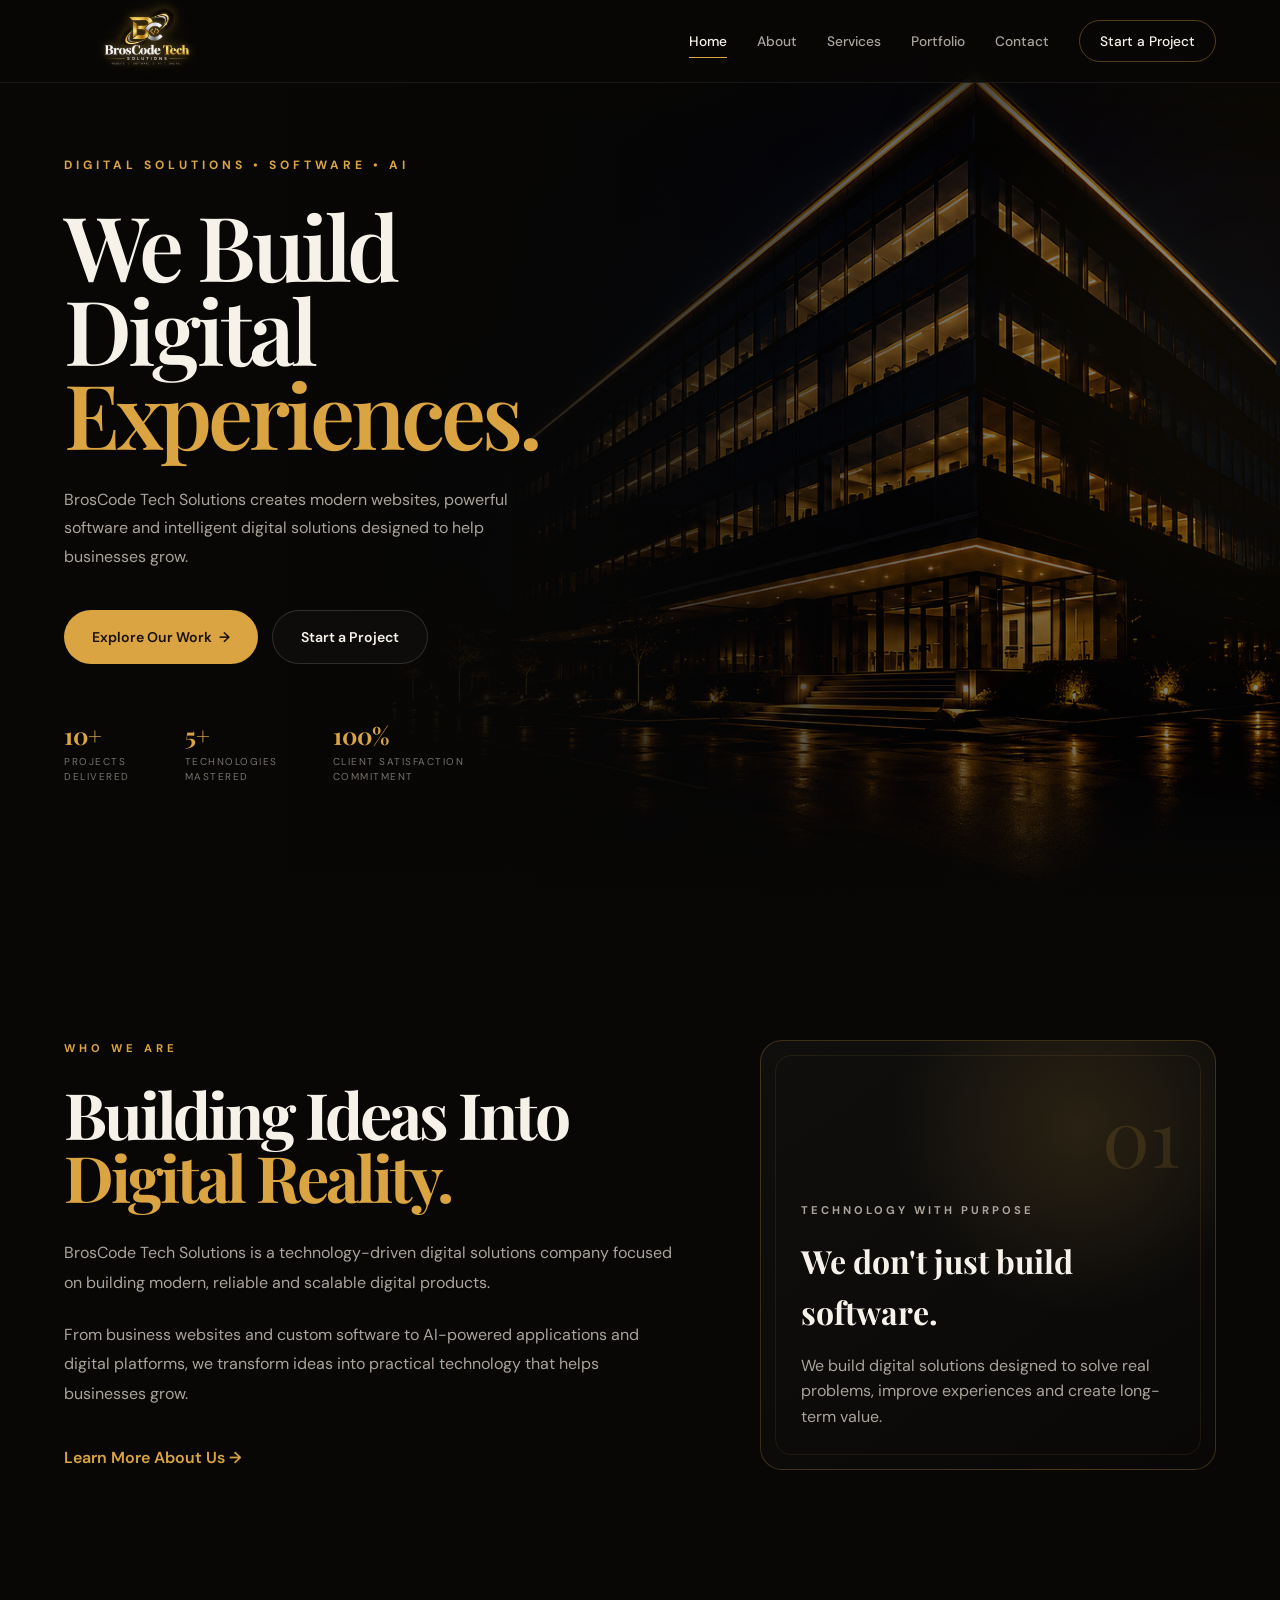
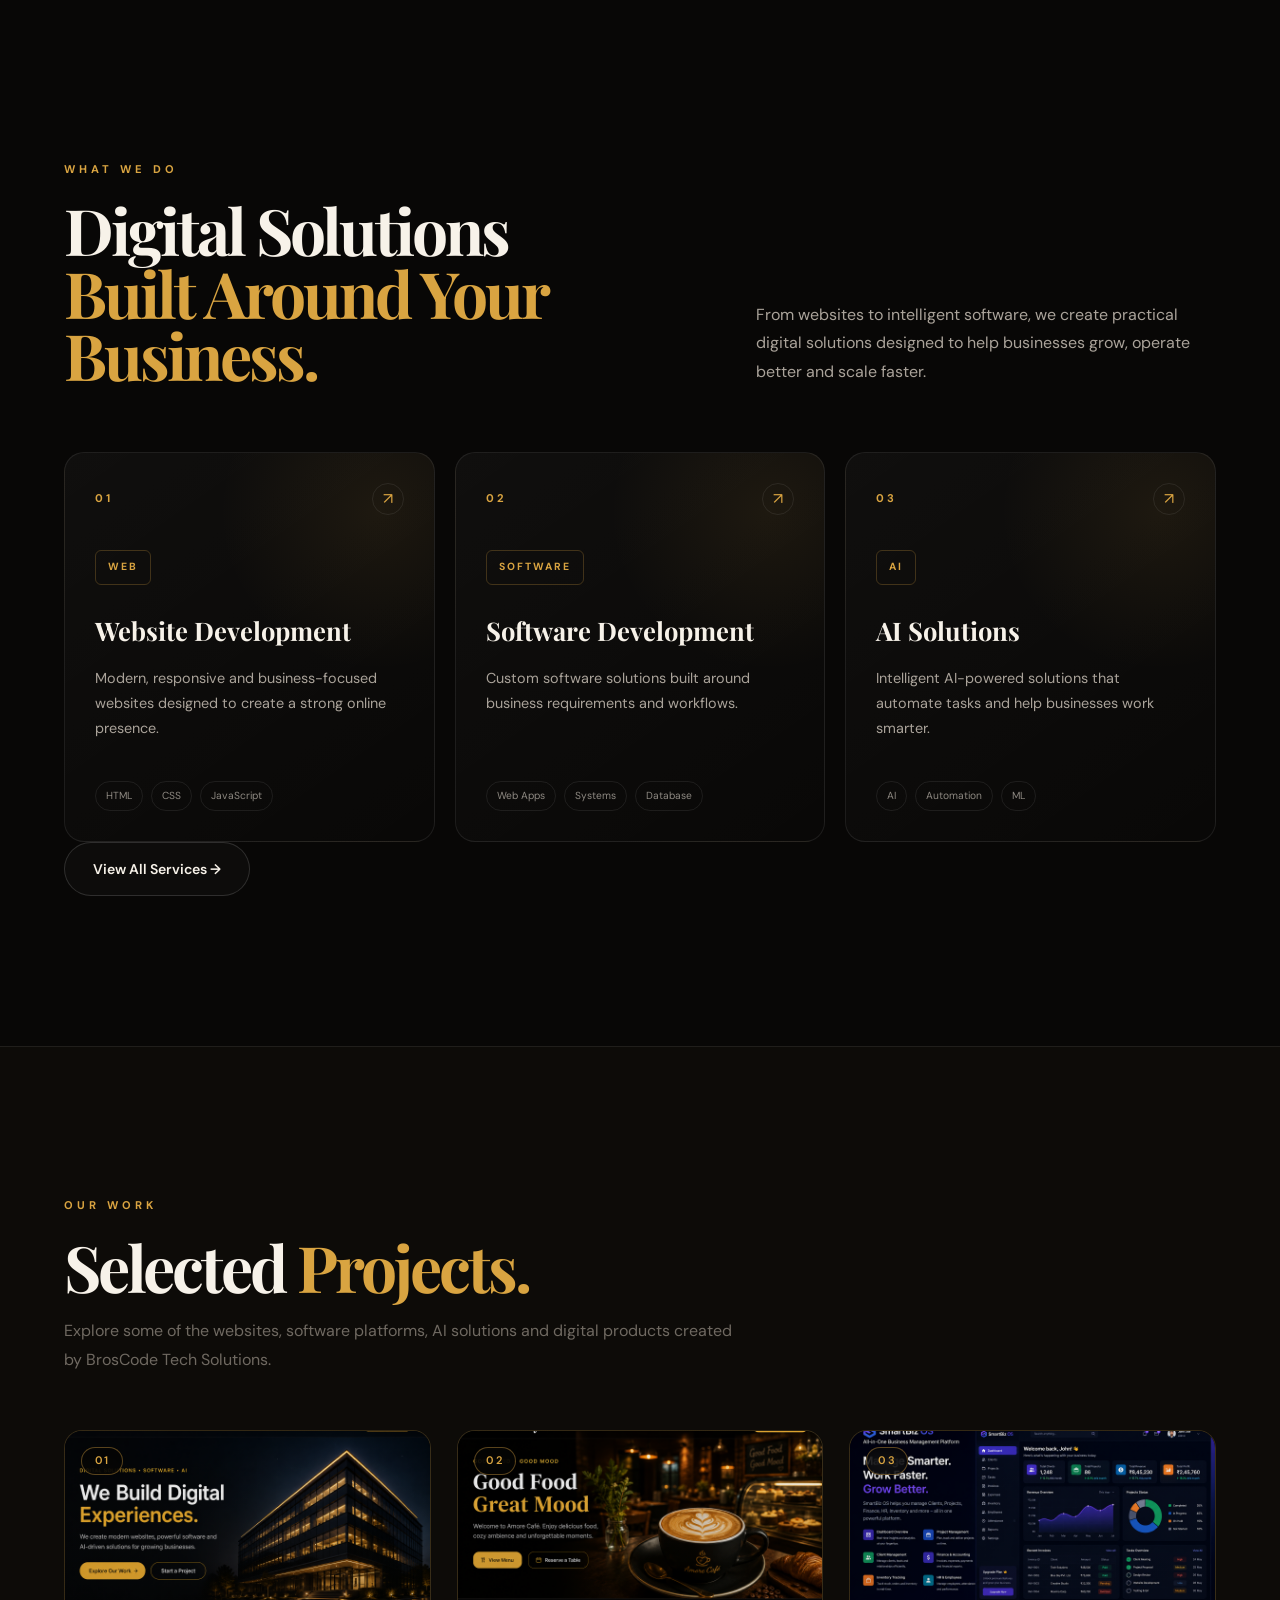
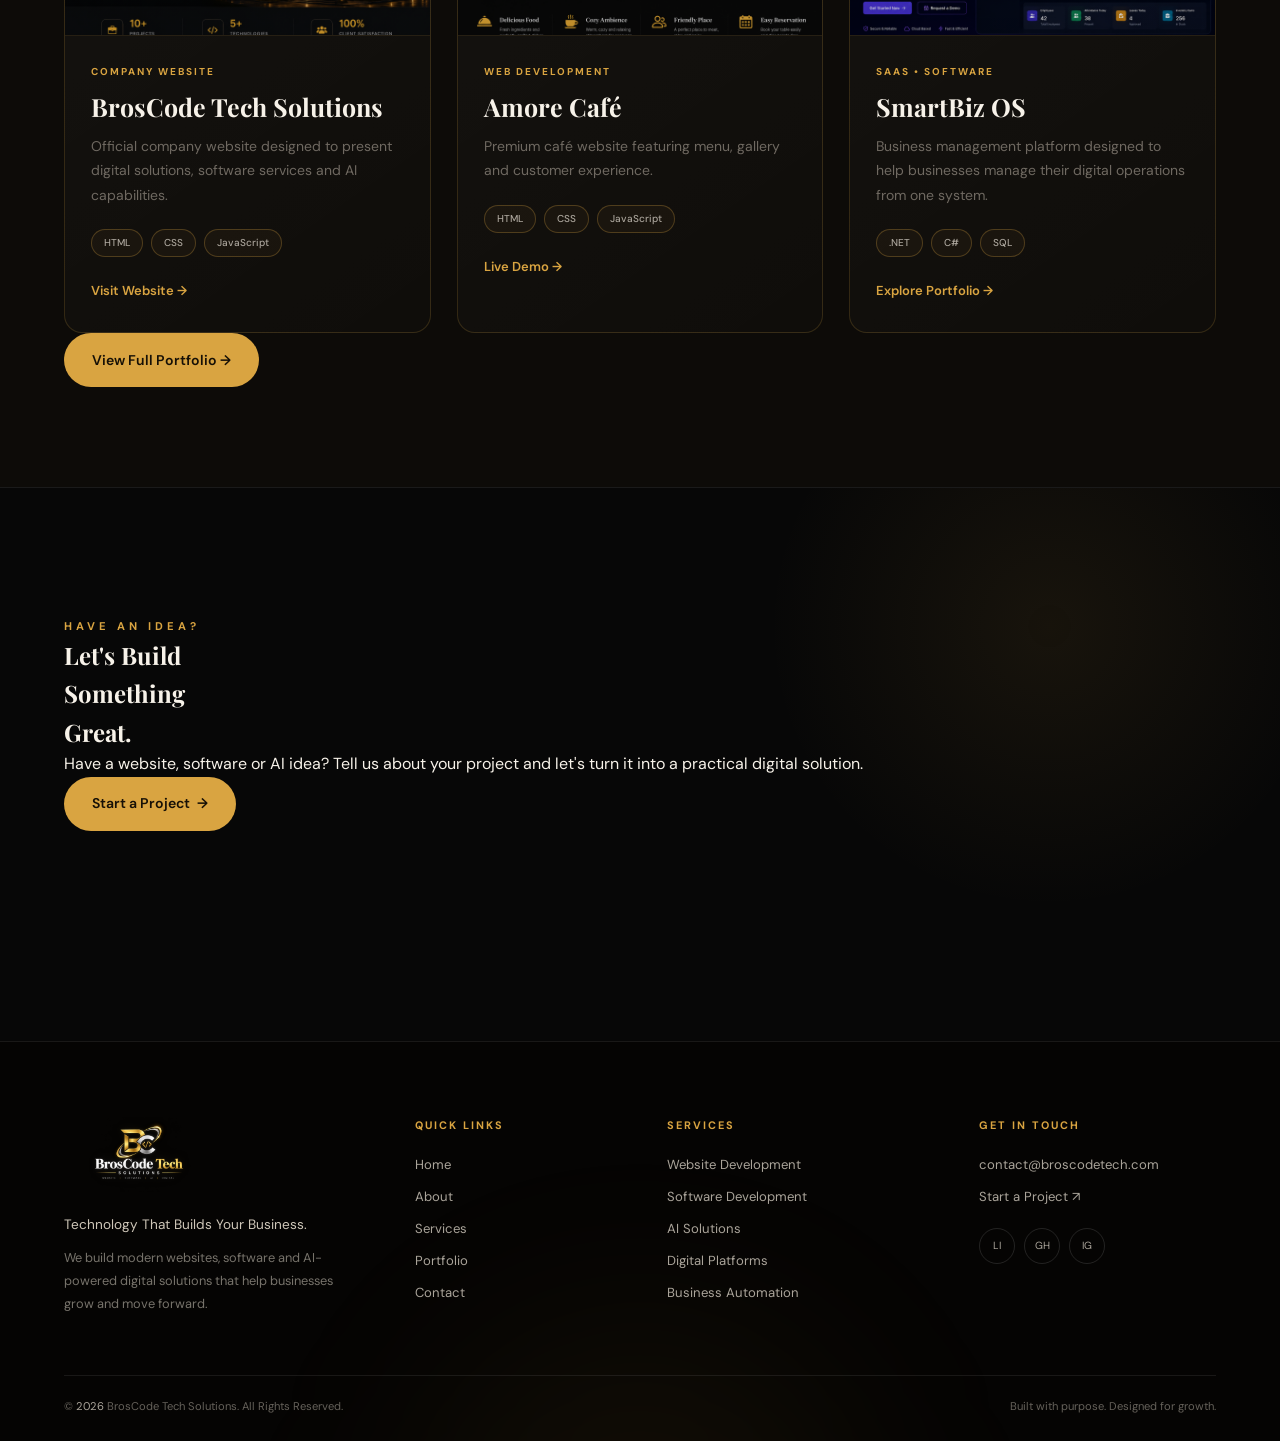
==== commit 73db3321: "Fix contact form with Formspree integration" ====
--- a/index.html
+++ b/index.html
@@ -33,19 +33,17 @@
 
         <nav>
 
-
-            <!-- LOGO -->
+            <!-- PREMIUM LOGO -->
 
             <div class="logo">
 
-                <a href="index.html">
-
-                    BrosCode <span>Tech</span>
+                <a href="index.html" aria-label="BrosCode Tech Solutions Home">
+
+                    <img src="assets/logos/broscode-logo.png" alt="BrosCode Tech Solutions" class="brand-logo">
 
                 </a>
 
             </div>
-
 
 
             <!-- MOBILE MENU BUTTON -->
@@ -59,65 +57,45 @@
             </button>
 
 
-
             <!-- NAVIGATION -->
 
             <ul class="nav-links">
 
-
                 <li>
-
                     <a href="index.html" class="active">
                         Home
                     </a>
-
                 </li>
 
-
                 <li>
-
                     <a href="about.html">
                         About
                     </a>
-
                 </li>
 
-
                 <li>
-
                     <a href="services.html">
                         Services
                     </a>
-
                 </li>
 
-
                 <li>
-
                     <a href="portfolio.html">
                         Portfolio
                     </a>
-
                 </li>
 
-
                 <li>
-
                     <a href="contact.html">
                         Contact
                     </a>
-
                 </li>
 
-
                 <li>
-
                     <a href="contact.html" class="nav-cta">
                         Start a Project
                     </a>
-
                 </li>
-
 
             </ul>
 
@@ -140,16 +118,11 @@
 
         <section class="hero" id="home">
 
-
             <div class="hero-content">
 
-
                 <p class="hero-label">
-
                     DIGITAL SOLUTIONS • SOFTWARE • AI
-
                 </p>
-
 
 
                 <h1>
@@ -163,7 +136,6 @@
                 </h1>
 
 
-
                 <p class="hero-description">
 
                     BrosCode Tech Solutions creates modern websites,
@@ -173,9 +145,7 @@
                 </p>
 
 
-
                 <div class="hero-buttons">
-
 
                     <a href="portfolio.html" class="btn primary-btn">
 
@@ -188,22 +158,18 @@
                     </a>
 
 
-
                     <a href="contact.html" class="btn secondary-btn">
 
                         Start a Project
 
                     </a>
 
-
                 </div>
 
 
-
                 <!-- HERO STATS -->
 
                 <div class="hero-stats">
-
 
                     <div class="hero-stat">
 
@@ -212,15 +178,12 @@
                         </strong>
 
                         <span>
-
                             PROJECTS
                             <br>
                             DELIVERED
-
                         </span>
 
                     </div>
-
 
 
                     <div class="hero-stat">
@@ -230,15 +193,12 @@
                         </strong>
 
                         <span>
-
                             TECHNOLOGIES
                             <br>
                             MASTERED
-
                         </span>
 
                     </div>
-
 
 
                     <div class="hero-stat">
@@ -248,23 +208,18 @@
                         </strong>
 
                         <span>
-
                             CLIENT SATISFACTION
                             <br>
                             COMMITMENT
-
                         </span>
 
                     </div>
 
-
                 </div>
 
-
             </div>
 
 
-
             <!-- HERO IMAGE -->
 
             <div class="hero-visual">
@@ -272,7 +227,6 @@
                 <img src="assets/images/projects/hero-building.jpg" alt="Modern technology office building">
 
             </div>
-
 
         </section>
 
@@ -284,31 +238,26 @@
 
         <section class="about home-intro">
 
-
             <div class="section-container">
 
-
                 <div class="about-grid">
 
 
                     <!-- LEFT -->
 
                     <div class="about-content">
-
 
                         <p class="section-label">
                             WHO WE ARE
                         </p>
 
 
-
                         <h2>
 
                             Building Ideas Into
                             <span>Digital Reality.</span>
 
                         </h2>
-
 
 
                         <p class="about-lead">
@@ -321,7 +270,6 @@
                         </p>
 
 
-
                         <p>
 
                             From business websites and custom software
@@ -332,46 +280,34 @@
                         </p>
 
 
-
                         <a href="about.html" class="about-link">
 
                             Learn More About Us →
 
                         </a>
 
-
                     </div>
 
 
-
                     <!-- RIGHT -->
 
                     <div class="about-highlight">
-
 
                         <div class="about-number">
                             01
                         </div>
 
 
-
                         <div class="about-highlight-content">
 
-
                             <p class="about-small-label">
-
                                 TECHNOLOGY WITH PURPOSE
-
                             </p>
 
 
-
                             <h3>
-
                                 We don't just build software.
-
                             </h3>
-
 
 
                             <p>
@@ -382,15 +318,11 @@
 
                             </p>
 
-
-                        </div>
-
+                        </div>
 
                     </div>
 
-
                 </div>
-
 
             </div>
 
@@ -404,22 +336,17 @@
 
         <section class="services home-services">
 
-
             <div class="section-container">
 
-
                 <div class="services-header">
 
-
                     <div>
-
 
                         <p class="section-label">
                             WHAT WE DO
                         </p>
 
 
-
                         <h2>
 
                             Digital Solutions
@@ -427,9 +354,7 @@
 
                         </h2>
 
-
                     </div>
-
 
 
                     <p class="services-intro">
@@ -441,18 +366,15 @@
 
                     </p>
 
-
                 </div>
 
 
-
                 <div class="services-grid">
 
 
                     <!-- SERVICE 01 -->
 
                     <article class="service-card">
-
 
                         <div class="service-top">
 
@@ -467,11 +389,9 @@
                         </div>
 
 
-
                         <div class="service-icon">
                             WEB
                         </div>
-
 
 
                         <h3>
@@ -479,7 +399,6 @@
                         </h3>
 
 
-
                         <p>
 
                             Modern, responsive and business-focused
@@ -489,7 +408,6 @@
                         </p>
 
 
-
                         <div class="service-tags">
 
                             <span>
@@ -506,7 +424,6 @@
 
                         </div>
 
-
                     </article>
 
 
@@ -514,7 +431,6 @@
                     <!-- SERVICE 02 -->
 
                     <article class="service-card">
-
 
                         <div class="service-top">
 
@@ -529,11 +445,9 @@
                         </div>
 
 
-
                         <div class="service-icon">
                             SOFTWARE
                         </div>
-
 
 
                         <h3>
@@ -541,7 +455,6 @@
                         </h3>
 
 
-
                         <p>
 
                             Custom software solutions built around
@@ -550,7 +463,6 @@
                         </p>
 
 
-
                         <div class="service-tags">
 
                             <span>
@@ -567,7 +479,6 @@
 
                         </div>
 
-
                     </article>
 
 
@@ -575,7 +486,6 @@
                     <!-- SERVICE 03 -->
 
                     <article class="service-card">
-
 
                         <div class="service-top">
 
@@ -590,11 +500,9 @@
                         </div>
 
 
-
                         <div class="service-icon">
                             AI
                         </div>
-
 
 
                         <h3>
@@ -602,7 +510,6 @@
                         </h3>
 
 
-
                         <p>
 
                             Intelligent AI-powered solutions that
@@ -612,7 +519,6 @@
                         </p>
 
 
-
                         <div class="service-tags">
 
                             <span>
@@ -629,14 +535,11 @@
 
                         </div>
 
-
                     </article>
 
-
                 </div>
 
 
-
                 <!-- VIEW ALL SERVICES -->
 
                 <div class="home-section-button">
@@ -648,7 +551,6 @@
                     </a>
 
                 </div>
-
 
             </div>
 
@@ -662,23 +564,19 @@
 
         <section class="portfolio home-portfolio">
 
-
             <div class="section-container">
-
 
                 <p class="section-label">
                     OUR WORK
                 </p>
 
 
-
                 <h2>
 
                     Selected
                     <span>Projects.</span>
 
                 </h2>
-
 
 
                 <p class="portfolio-intro">
@@ -690,7 +588,6 @@
                 </p>
 
 
-
                 <div class="portfolio-grid">
 
 
@@ -698,37 +595,29 @@
 
                     <article class="project-card">
 
-
                         <div class="project-image">
 
-
                             <img src="assets/images/projects/broscode-tech.jpg" alt="BrosCode Tech Solutions Website">
-
 
                             <span class="project-number">
                                 01
                             </span>
 
-
-                        </div>
-
+                        </div>
 
 
                         <div class="project-content">
-
 
                             <p class="project-category">
                                 COMPANY WEBSITE
                             </p>
 
 
-
                             <h3>
                                 BrosCode Tech Solutions
                             </h3>
 
 
-
                             <p>
 
                                 Official company website designed
@@ -738,7 +627,6 @@
                             </p>
 
 
-
                             <div class="project-tags">
 
                                 <span>
@@ -756,7 +644,6 @@
                             </div>
 
 
-
                             <a href="https://broscodetech.github.io/BrosCodeTech-Website/" target="_blank"
                                 rel="noopener noreferrer" class="project-link">
 
@@ -764,9 +651,7 @@
 
                             </a>
 
-
-                        </div>
-
+                        </div>
 
                     </article>
 
@@ -776,44 +661,35 @@
 
                     <article class="project-card">
 
-
                         <div class="project-image">
 
-
                             <img src="assets/images/projects/amore-cafe.jpg" alt="Amore Cafe Website">
-
 
                             <span class="project-number">
                                 02
                             </span>
 
-
-                        </div>
-
+                        </div>
 
 
                         <div class="project-content">
-
 
                             <p class="project-category">
                                 WEB DEVELOPMENT
                             </p>
 
 
-
                             <h3>
                                 Amore Café
                             </h3>
 
 
-
                             <p>
 
                                 Premium café website featuring
                                 menu, gallery and customer experience.
 
                             </p>
-
 
 
                             <div class="project-tags">
@@ -833,7 +709,6 @@
                             </div>
 
 
-
                             <a href="https://broscodetech.github.io/amore-cafe/" target="_blank"
                                 rel="noopener noreferrer" class="project-link">
 
@@ -841,9 +716,7 @@
 
                             </a>
 
-
-                        </div>
-
+                        </div>
 
                     </article>
 
@@ -853,37 +726,29 @@
 
                     <article class="project-card">
 
-
                         <div class="project-image">
 
-
                             <img src="assets/images/projects/smartbiz-os.jpg" alt="SmartBiz OS Platform">
-
 
                             <span class="project-number">
                                 03
                             </span>
 
-
-                        </div>
-
+                        </div>
 
 
                         <div class="project-content">
-
 
                             <p class="project-category">
                                 SAAS • SOFTWARE
                             </p>
 
 
-
                             <h3>
                                 SmartBiz OS
                             </h3>
 
 
-
                             <p>
 
                                 Business management platform designed
@@ -893,7 +758,6 @@
                             </p>
 
 
-
                             <div class="project-tags">
 
                                 <span>
@@ -911,24 +775,19 @@
                             </div>
 
 
-
                             <a href="portfolio.html" class="project-link">
 
                                 Explore Portfolio →
 
                             </a>
 
-
-                        </div>
-
+                        </div>
 
                     </article>
 
-
                 </div>
 
 
-
                 <!-- VIEW ALL -->
 
                 <div class="home-section-button">
@@ -940,7 +799,6 @@
                     </a>
 
                 </div>
-
 
             </div>
 
@@ -954,22 +812,18 @@
 
         <section class="contact home-cta">
 
-
             <div class="contact-container">
 
-
                 <div class="contact-header">
 
 
                     <div>
-
 
                         <p class="section-label">
                             HAVE AN IDEA?
                         </p>
 
 
-
                         <h1>
 
                             Let's Build
@@ -982,13 +836,10 @@
 
                         </h1>
 
-
                     </div>
 
 
-
                     <div class="contact-header-description">
-
 
                         <p>
 
@@ -999,7 +850,6 @@
                         </p>
 
 
-
                         <a href="contact.html" class="btn primary-btn">
 
                             Start a Project
@@ -1010,12 +860,9 @@
 
                         </a>
 
-
                     </div>
 
-
                 </div>
-
 
             </div>
 
@@ -1032,7 +879,6 @@
 
     <footer class="site-footer">
 
-
         <div class="footer-container">
 
 
@@ -1040,22 +886,23 @@
 
             <div class="footer-brand">
 
-
-                <a href="index.html" class="footer-logo">
-
-                    BrosCode
-                    <span>Tech</span>
-
-                </a>
-
+                <!-- FOOTER LOGO -->
+
+                <a href="index.html" class="footer-logo" aria-label="BrosCode Tech Solutions Home">
+
+                    <img src="assets/logos/broscode-logo.png" alt="BrosCode Tech Solutions" style="
+                            width: 150px;
+                            height: 75px;
+                            object-fit: contain;
+                            display: block;
+                        ">
+
+                </a>
 
 
                 <p class="footer-tagline">
-
                     Technology That Builds Your Business.
-
                 </p>
-
 
 
                 <p class="footer-description">
@@ -1066,7 +913,6 @@
 
                 </p>
 
-
             </div>
 
 
@@ -1074,7 +920,6 @@
             <!-- QUICK LINKS -->
 
             <div class="footer-column">
-
 
                 <h4>
                     Quick Links
@@ -1105,7 +950,6 @@
                     Contact
                 </a>
 
-
             </div>
 
 
@@ -1113,7 +957,6 @@
             <!-- SERVICES -->
 
             <div class="footer-column">
-
 
                 <h4>
                     Services
@@ -1144,7 +987,6 @@
                     Business Automation
                 </a>
 
-
             </div>
 
 
@@ -1152,7 +994,6 @@
             <!-- CONTACT -->
 
             <div class="footer-column footer-contact">
-
 
                 <h4>
                     Get In Touch
@@ -1166,7 +1007,6 @@
                 </a>
 
 
-
                 <a href="contact.html">
 
                     Start a Project ↗
@@ -1174,37 +1014,26 @@
                 </a>
 
 
-
                 <div class="footer-socials">
 
-
                     <a href="#" aria-label="LinkedIn">
-
                         LI
-
                     </a>
 
 
                     <a href="#" aria-label="GitHub">
-
                         GH
-
                     </a>
 
 
                     <a href="#" aria-label="Instagram">
-
                         IG
-
-                    </a>
-
+                    </a>
 
                 </div>
 
-
             </div>
 
-
         </div>
 
 
@@ -1212,7 +1041,6 @@
         <!-- FOOTER BOTTOM -->
 
         <div class="footer-bottom">
-
 
             <p>
 
@@ -1234,10 +1062,8 @@
 
             </p>
 
-
         </div>
 
-
     </footer>
 
 
--- a/CSS/style.css
+++ b/CSS/style.css
@@ -1,8 +1,7 @@
 /* =========================================================
    BROSCODE TECH SOLUTIONS
-   PREMIUM WEBSITE
-   BLACK + GOLD
-   CLEAN RESPONSIVE CSS
+   FINAL MASTER STYLESHEET
+   BLACK + GOLD PREMIUM DESIGN
 ========================================================= */
 
 
@@ -13,21 +12,18 @@
 @import url('https://fonts.googleapis.com/css2?family=DM+Sans:wght@400;500;600;700&family=Playfair+Display:wght@500;600;700&display=swap');
 
 
-
 /* =========================================================
-   ROOT
+   ROOT VARIABLES
 ========================================================= */
 
 :root {
 
     --bg: #080706;
     --bg-dark: #050403;
-    --bg2: #0d0b08;
-
+    --bg-soft: #0d0b08;
     --card: #12100d;
 
     --white: #f7f2e9;
-
     --text: #aaa39a;
     --muted: #6f6961;
 
@@ -36,22 +32,15 @@
     --gold-dark: #a8752d;
 
     --border: rgba(255, 255, 255, 0.08);
-
-    --gold-border:
-        rgba(217, 164, 65, 0.22);
+    --gold-border: rgba(217, 164, 65, 0.24);
 
     --container: 1180px;
 
-    --transition:
-        0.35s ease;
-
-    --font-display:
-        'Playfair Display', serif;
-
-    --font-body:
-        'DM Sans', sans-serif;
-}
-
+    --font-display: 'Playfair Display', Georgia, serif;
+    --font-body: 'DM Sans', Arial, sans-serif;
+
+    --transition: 0.35s ease;
+}
 
 
 /* =========================================================
@@ -72,43 +61,35 @@
 
 
 body {
-
     min-height: 100vh;
 
+    background: var(--bg);
+
+    color: var(--white);
+
+    font-family: var(--font-body);
+
+    line-height: 1.6;
+
+    overflow-x: hidden;
+}
+
+
+body::before {
+    content: "";
+
+    position: fixed;
+
+    inset: 0;
+
+    z-index: -1;
+
+    pointer-events: none;
+
     background:
-        var(--bg);
-
-    color:
-        var(--white);
-
-    font-family:
-        var(--font-body);
-
-    line-height:
-        1.6;
-
-    overflow-x: hidden;
-}
-
-
-body::before {
-
-    content: "";
-
-    position: fixed;
-
-    inset: 0;
-
-    z-index: -1;
-
-    pointer-events: none;
-
-    background:
-
         radial-gradient(circle at 82% 18%,
-            rgba(217, 164, 65, 0.08),
+            rgba(217, 164, 65, 0.07),
             transparent 25%),
-
         radial-gradient(circle at 10% 70%,
             rgba(217, 164, 65, 0.025),
             transparent 25%);
@@ -116,32 +97,20 @@
 
 
 ::selection {
-
-    background:
-        var(--gold);
-
-    color:
-        #080706;
+    background: var(--gold);
+    color: #080706;
 }
 
 
 a {
-
-    color:
-        inherit;
-
-    text-decoration:
-        none;
+    color: inherit;
+    text-decoration: none;
 }
 
 
 img {
-
-    display:
-        block;
-
-    max-width:
-        100%;
+    display: block;
+    max-width: 100%;
 }
 
 
@@ -149,18 +118,20 @@
 input,
 select,
 textarea {
-
-    font-family:
-        inherit;
+    font-family: inherit;
 }
 
 
 button {
-
-    cursor:
-        pointer;
-}
-
+    cursor: pointer;
+}
+
+
+ul,
+ol {
+    margin: 0;
+    padding: 0;
+}
 
 
 /* =========================================================
@@ -173,27 +144,19 @@
 
 
 ::-webkit-scrollbar-track {
-    background:
-        #050403;
+    background: #050403;
 }
 
 
 ::-webkit-scrollbar-thumb {
-
-    background:
-        #49361c;
-
-    border-radius:
-        10px;
+    background: #49361c;
+    border-radius: 10px;
 }
 
 
 ::-webkit-scrollbar-thumb:hover {
-
-    background:
-        var(--gold);
-}
-
+    background: var(--gold);
+}
 
 
 /* =========================================================
@@ -201,52 +164,37 @@
 ========================================================= */
 
 main {
-    width:
-        100%;
+    width: 100%;
 }
 
 
 .section-container {
-
-    width:
-        min(90%, var(--container));
-
-    margin:
-        0 auto;
+    width: min(90%, var(--container));
+    margin: 0 auto;
 }
 
 
 .section-label {
-
-    color:
-        var(--gold);
-
-    font-size:
-        0.7rem;
-
-    font-weight:
-        700;
-
-    letter-spacing:
-        4px;
+    color: var(--gold);
+
+    font-size: 0.7rem;
+    font-weight: 700;
+
+    letter-spacing: 4px;
 }
 
 
 h1,
 h2,
-h3 {
-
-    font-family:
-        var(--font-display);
+h3,
+h4 {
+    font-family: var(--font-display);
 }
 
 
 section {
-
-    scroll-margin-top:
-        82px;
-}
-
+    scroll-margin-top: 82px;
+}
 
 
 /* =========================================================
@@ -254,33 +202,21 @@
 ========================================================= */
 
 header {
-
-    position:
-        fixed;
-
-    top:
-        0;
-
-    left:
-        0;
-
-    width:
-        100%;
-
-    z-index:
-        1000;
-
-    background:
-        rgba(8, 7, 6, 0.78);
-
-    backdrop-filter:
-        blur(18px);
-
-    -webkit-backdrop-filter:
-        blur(18px);
-
-    border-bottom:
-        1px solid rgba(255, 255, 255, 0.07);
+    position: fixed;
+
+    top: 0;
+    left: 0;
+
+    width: 100%;
+
+    z-index: 1000;
+
+    background: rgba(8, 7, 6, 0.78);
+
+    backdrop-filter: blur(18px);
+    -webkit-backdrop-filter: blur(18px);
+
+    border-bottom: 1px solid rgba(255, 255, 255, 0.07);
 
     transition:
         background 0.35s ease,
@@ -289,9 +225,7 @@
 
 
 header.scrolled {
-
-    background:
-        rgba(8, 7, 6, 0.96);
+    background: rgba(8, 7, 6, 0.96);
 
     border-bottom-color:
         rgba(217, 164, 65, 0.18);
@@ -299,245 +233,174 @@
 
 
 nav {
-
-    width:
-        min(90%, var(--container));
-
-    min-height:
-        82px;
-
-    margin:
-        0 auto;
-
-    display:
-        flex;
-
-    align-items:
-        center;
-
-    justify-content:
-        space-between;
-}
-
+    width: min(90%, var(--container));
+
+    min-height: 82px;
+
+    margin: 0 auto;
+
+    display: flex;
+
+    align-items: center;
+
+    justify-content: space-between;
+}
+
+
+/* LOGO */
 
 .logo a {
-
-    display:
-        inline-block;
-
-    font-size:
-        1.5rem;
-
-    font-weight:
-        700;
-
-    letter-spacing:
-        -0.8px;
+    display: inline-block;
+
+    font-size: 1.5rem;
+
+    font-weight: 700;
+
+    letter-spacing: -0.8px;
 }
 
 
 .logo span {
-
-    color:
-        var(--gold);
-
-    font-family:
-        var(--font-display);
-}
-
+    color: var(--gold);
+
+    font-family: var(--font-display);
+}
+
+
+/* NAVIGATION */
 
 .nav-links {
-
-    display:
-        flex;
-
-    align-items:
-        center;
-
-    gap:
-        30px;
-
-    list-style:
-        none;
+    display: flex;
+
+    align-items: center;
+
+    gap: 30px;
+
+    list-style: none;
 }
 
 
 .nav-links li {
-    list-style:
-        none;
+    list-style: none;
 }
 
 
 .nav-links a {
-
-    position:
-        relative;
-
-    color:
-        #aaa39a;
-
-    font-size:
-        0.86rem;
-
-    font-weight:
-        500;
-
-    transition:
-        var(--transition);
+    position: relative;
+
+    color: #aaa39a;
+
+    font-size: 0.86rem;
+
+    font-weight: 500;
+
+    transition: var(--transition);
 }
 
 
 .nav-links a:hover,
 .nav-links a.active {
-
-    color:
-        var(--white);
+    color: var(--white);
 }
 
 
 .nav-links a:not(.nav-cta)::after {
-
-    content:
-        "";
-
-    position:
-        absolute;
-
-    left:
-        0;
-
-    bottom:
-        -8px;
-
-    width:
-        0;
-
-    height:
-        1px;
-
-    background:
-        var(--gold);
-
-    transition:
-        var(--transition);
+    content: "";
+
+    position: absolute;
+
+    left: 0;
+    bottom: -8px;
+
+    width: 0;
+    height: 1px;
+
+    background: var(--gold);
+
+    transition: var(--transition);
 }
 
 
 .nav-links a:not(.nav-cta):hover::after,
 .nav-links a:not(.nav-cta).active::after {
-
-    width:
-        100%;
-}
-
+    width: 100%;
+}
+
+
+/* START PROJECT BUTTON */
 
 .nav-cta {
-
-    padding:
-        11px 20px;
-
-    border:
-        1px solid rgba(217, 164, 65, 0.35);
-
-    border-radius:
-        50px;
-
-    color:
-        var(--white) !important;
-
-    transition:
-        var(--transition);
+    padding: 11px 20px;
+
+    border: 1px solid rgba(217, 164, 65, 0.35);
+
+    border-radius: 50px;
+
+    color: var(--white) !important;
+
+    transition: var(--transition);
 }
 
 
 .nav-cta:hover {
-
-    background:
-        rgba(217, 164, 65, 0.08);
-
-    border-color:
-        var(--gold);
-}
-
-
-/* MOBILE BUTTON */
+    background: rgba(217, 164, 65, 0.08);
+
+    border-color: var(--gold);
+}
+
+
+/* =========================================================
+   MOBILE MENU BUTTON
+========================================================= */
 
 .mobile-menu-toggle {
-
-    display:
-        none;
-
-    width:
-        42px;
-
-    height:
-        42px;
-
-    padding:
-        9px;
-
-    flex-direction:
-        column;
-
-    align-items:
-        center;
-
-    justify-content:
-        center;
-
-    gap:
-        5px;
-
-    background:
-        transparent;
-
-    border:
-        1px solid var(--gold-border);
-
-    border-radius:
-        50%;
-
-    color:
-        var(--white);
+    display: none;
+
+    width: 42px;
+    height: 42px;
+
+    padding: 9px;
+
+    flex-direction: column;
+
+    align-items: center;
+    justify-content: center;
+
+    gap: 5px;
+
+    background: transparent;
+
+    border: 1px solid var(--gold-border);
+
+    border-radius: 50%;
+
+    color: var(--white);
 }
 
 
 .mobile-menu-toggle span {
-
-    width:
-        17px;
-
-    height:
-        1.5px;
-
-    background:
-        var(--gold);
-
-    transition:
-        0.3s ease;
+    width: 17px;
+    height: 1.5px;
+
+    background: var(--gold);
+
+    transition: 0.3s ease;
 }
 
 
 .mobile-menu-toggle.active span:nth-child(1) {
-
-    transform:
-        translateY(6.5px) rotate(45deg);
+    transform: translateY(6.5px) rotate(45deg);
 }
 
 
 .mobile-menu-toggle.active span:nth-child(2) {
-
-    opacity:
-        0;
+    opacity: 0;
 }
 
 
 .mobile-menu-toggle.active span:nth-child(3) {
-
-    transform:
-        translateY(-6.5px) rotate(-45deg);
-}
-
+    transform: translateY(-6.5px) rotate(-45deg);
+}
 
 
 /* =========================================================
@@ -545,106 +408,74 @@
 ========================================================= */
 
 .hero {
-
-    position:
-        relative;
-
-    min-height:
-        100vh;
+    position: relative;
+
+    min-height: 100vh;
 
     padding:
         120px max(5%, calc((100% - 1180px) / 2)) 80px;
 
-    display:
-        grid;
+    display: grid;
 
     grid-template-columns:
         minmax(0, 0.9fr) minmax(0, 1.1fr);
 
-    align-items:
-        center;
-
-    gap:
-        40px;
-
-    overflow:
-        hidden;
-
-    background:
-        #080706;
-}
-
-
-/* IMAGE AS BACKGROUND */
+    align-items: center;
+
+    gap: 40px;
+
+    overflow: hidden;
+
+    background: #080706;
+}
+
+
+/* HERO BACKGROUND IMAGE */
 
 .hero-visual {
-
-    position:
-        absolute;
-
-    inset:
-        0;
-
-    z-index:
-        0;
-
-    overflow:
-        hidden;
-
-    pointer-events:
-        none;
-
-    border:
-        0;
-
-    background:
-        #05070a;
+    position: absolute;
+
+    inset: 0;
+
+    z-index: 0;
+
+    overflow: hidden;
+
+    pointer-events: none;
+
+    background: #05070a;
 }
 
 
 .hero-visual img {
-
-    width:
-        100%;
-
-    height:
-        100%;
-
-    object-fit:
-        cover;
-
-    object-position:
-        center;
-
-    opacity:
-        0.78;
+    width: 100%;
+    height: 100%;
+
+    object-fit: cover;
+
+    object-position: center;
+
+    opacity: 0.78;
 
     filter:
         brightness(0.70) contrast(1.08);
 
-    transform:
-        scale(1.02);
-}
-
-
-/* LEFT DARK OVERLAY */
+    transform: scale(1.02);
+}
+
+
+/* LEFT DARK MERGE */
 
 .hero-visual::before {
-
-    content:
-        "";
-
-    position:
-        absolute;
-
-    inset:
-        0;
-
-    z-index:
-        1;
+    content: "";
+
+    position: absolute;
+
+    inset: 0;
+
+    z-index: 1;
 
     background:
-
         linear-gradient(90deg,
             #080706 0%,
             rgba(8, 7, 6, 0.98) 20%,
@@ -655,24 +486,18 @@
 }
 
 
-/* TOP / BOTTOM MERGE */
+/* TOP + BOTTOM MERGE */
 
 .hero-visual::after {
-
-    content:
-        "";
-
-    position:
-        absolute;
-
-    inset:
-        0;
-
-    z-index:
-        2;
+    content: "";
+
+    position: absolute;
+
+    inset: 0;
+
+    z-index: 2;
 
     background:
-
         linear-gradient(to bottom,
             #080706 0%,
             transparent 16%,
@@ -682,38 +507,25 @@
 
 
 .hero::after {
-
-    content:
-        "";
-
-    position:
-        absolute;
-
-    width:
-        600px;
-
-    height:
-        600px;
-
-    right:
-        -300px;
-
-    top:
-        5%;
-
-    border-radius:
-        50%;
+    content: "";
+
+    position: absolute;
+
+    width: 600px;
+    height: 600px;
+
+    right: -300px;
+    top: 5%;
+
+    border-radius: 50%;
 
     background:
         rgba(217, 164, 65, 0.055);
 
-    filter:
-        blur(100px);
-
-    pointer-events:
-        none;
-}
-
+    filter: blur(100px);
+
+    pointer-events: none;
+}
 
 
 /* =========================================================
@@ -721,93 +533,64 @@
 ========================================================= */
 
 .hero-content {
-
-    position:
-        relative;
-
-    z-index:
-        5;
-
-    width:
-        100%;
-
-    max-width:
-        650px;
+    position: relative;
+
+    z-index: 5;
+
+    width: 100%;
+
+    max-width: 650px;
 }
 
 
 .hero-label {
-
-    margin-bottom:
-        28px;
-
-    color:
-        var(--gold);
-
-    font-size:
-        12px;
-
-    font-weight:
-        700;
-
-    letter-spacing:
-        4px;
+    margin-bottom: 28px;
+
+    color: var(--gold);
+
+    font-size: 12px;
+    font-weight: 700;
+
+    letter-spacing: 4px;
 }
 
 
 .hero h1 {
-
-    max-width:
-        700px;
-
-    margin:
-        0 0 30px;
-
-    color:
-        var(--white);
+    max-width: 700px;
+
+    margin: 0 0 30px;
+
+    color: var(--white);
 
     font-size:
         clamp(4rem, 7vw, 6.5rem);
 
-    font-weight:
-        600;
-
-    line-height:
-        0.94;
-
-    letter-spacing:
-        -4px;
+    font-weight: 600;
+
+    line-height: 0.94;
+
+    letter-spacing: -4px;
 }
 
 
 .hero h1 span {
-
-    display:
-        block;
-
-    color:
-        var(--gold);
+    display: block;
+
+    color: var(--gold);
 }
 
 
 .hero-description {
-
-    max-width:
-        560px;
-
-    margin-bottom:
-        38px;
-
-    color:
-        var(--text);
-
-    font-size:
-        16px;
-
-    line-height:
-        1.8;
-}
-
+    max-width: 560px;
+
+    margin-bottom: 38px;
+
+    color: var(--text);
+
+    font-size: 16px;
+
+    line-height: 1.8;
+}
 
 
 /* =========================================================
@@ -815,100 +598,74 @@
 ========================================================= */
 
 .hero-buttons {
-
-    display:
-        flex;
-
-    align-items:
-        center;
-
-    gap:
-        14px;
-
-    flex-wrap:
-        wrap;
+    display: flex;
+
+    align-items: center;
+
+    gap: 14px;
+
+    flex-wrap: wrap;
 }
 
 
 .btn {
-
-    min-height:
-        54px;
-
-    padding:
-        0 28px;
-
-    display:
-        inline-flex;
-
-    align-items:
-        center;
-
-    justify-content:
-        center;
-
-    gap:
-        7px;
-
-    border-radius:
-        50px;
-
-    font-size:
-        0.88rem;
-
-    font-weight:
-        600;
-
-    transition:
-        var(--transition);
+    min-height: 54px;
+
+    padding: 0 28px;
+
+    display: inline-flex;
+
+    align-items: center;
+    justify-content: center;
+
+    gap: 7px;
+
+    border-radius: 50px;
+
+    font-size: 0.88rem;
+
+    font-weight: 600;
+
+    transition: var(--transition);
 }
 
 
 .primary-btn {
-
+    background: var(--gold);
+
+    color: #161006;
+}
+
+
+.primary-btn:hover {
+    background: var(--gold-light);
+
+    transform: translateY(-3px);
+
+    box-shadow:
+        0 15px 40px rgba(217, 164, 65, 0.18);
+}
+
+
+.secondary-btn {
     background:
-        var(--gold);
-
-    color:
-        #161006;
-}
-
-
-.primary-btn:hover {
-
+        rgba(255, 255, 255, 0.025);
+
+    border:
+        1px solid rgba(255, 255, 255, 0.14);
+}
+
+
+.secondary-btn:hover {
     background:
-        var(--gold-light);
+        rgba(217, 164, 65, 0.06);
+
+    border-color:
+        var(--gold-border);
 
     transform:
         translateY(-3px);
-
-    box-shadow:
-        0 15px 40px rgba(217, 164, 65, 0.18);
-}
-
-
-.secondary-btn {
-
-    background:
-        rgba(255, 255, 255, 0.025);
-
-    border:
-        1px solid rgba(255, 255, 255, 0.14);
-}
-
-
-.secondary-btn:hover {
-
-    background:
-        rgba(217, 164, 65, 0.06);
-
-    border-color:
-        var(--gold-border);
-
-    transform:
-        translateY(-3px);
-}
-
+}
 
 
 /* =========================================================
@@ -916,65 +673,45 @@
 ========================================================= */
 
 .hero-stats {
-
-    margin-top:
-        58px;
-
-    display:
-        flex;
-
-    align-items:
-        flex-start;
-
-    gap:
-        55px;
+    margin-top: 58px;
+
+    display: flex;
+
+    align-items: flex-start;
+
+    gap: 55px;
 }
 
 
 .hero-stat {
-
-    display:
-        flex;
-
-    flex-direction:
-        column;
+    display: flex;
+
+    flex-direction: column;
 }
 
 
 .hero-stats strong {
-
-    color:
-        var(--gold);
-
-    font-family:
-        var(--font-display);
-
-    font-size:
-        24px;
-
-    line-height:
-        1.1;
+    color: var(--gold);
+
+    font-family: var(--font-display);
+
+    font-size: 24px;
+
+    line-height: 1.1;
 }
 
 
 .hero-stats span {
-
-    margin-top:
-        7px;
-
-    color:
-        #77716a;
-
-    font-size:
-        10px;
-
-    line-height:
-        1.45;
-
-    letter-spacing:
-        1.5px;
-}
-
+    margin-top: 7px;
+
+    color: #77716a;
+
+    font-size: 10px;
+
+    line-height: 1.45;
+
+    letter-spacing: 1.5px;
+}
 
 
 /* =========================================================
@@ -982,107 +719,76 @@
 ========================================================= */
 
 .about {
-
-    padding:
-        140px 0;
-
-    background:
-        var(--bg);
+    padding: 140px 0;
+
+    background: var(--bg);
 }
 
 
 .about-grid {
-
-    display:
-        grid;
+    display: grid;
 
     grid-template-columns:
         1.15fr 0.85fr;
 
-    gap:
-        80px;
-
-    align-items:
-        center;
+    gap: 80px;
+
+    align-items: center;
 }
 
 
 .about-content h2 {
-
-    max-width:
-        700px;
-
-    margin:
-        25px 0 30px;
+    max-width: 700px;
+
+    margin: 25px 0 30px;
 
     font-size:
         clamp(3rem, 5vw, 5.3rem);
 
-    line-height:
-        0.98;
-
-    letter-spacing:
-        -3px;
+    line-height: 0.98;
+
+    letter-spacing: -3px;
 }
 
 
 .about-content h2 span {
-
-    display:
-        block;
-
-    color:
-        var(--gold);
+    display: block;
+
+    color: var(--gold);
 }
 
 
 .about-content p:not(.section-label) {
-
-    max-width:
-        680px;
-
-    margin-bottom:
-        22px;
-
-    color:
-        var(--text);
-
-    font-size:
-        1rem;
-
-    line-height:
-        1.85;
+    max-width: 680px;
+
+    margin-bottom: 22px;
+
+    color: var(--text);
+
+    font-size: 1rem;
+
+    line-height: 1.85;
 }
 
 
 .about-link {
-
-    display:
-        inline-block;
-
-    margin-top:
-        15px;
-
-    color:
-        var(--gold);
-
-    font-weight:
-        600;
-
-    transition:
-        var(--transition);
+    display: inline-block;
+
+    margin-top: 15px;
+
+    color: var(--gold);
+
+    font-weight: 600;
+
+    transition: var(--transition);
 }
 
 
 .about-link:hover {
-
-    color:
-        var(--gold-light);
-
-    transform:
-        translateX(5px);
-}
-
+    color: var(--gold-light);
+
+    transform: translateX(5px);
+}
 
 
 /* =========================================================
@@ -1090,50 +796,36 @@
 ========================================================= */
 
 .about-highlight {
-
-    position:
-        relative;
-
-    min-height:
-        430px;
-
-    padding:
-        40px;
-
-    display:
-        flex;
-
-    align-items:
-        flex-end;
-
-    overflow:
-        hidden;
-
-    border:
-        1px solid var(--gold-border);
-
-    border-radius:
-        22px;
+    position: relative;
+
+    min-height: 430px;
+
+    padding: 40px;
+
+    display: flex;
+
+    align-items: flex-end;
+
+    overflow: hidden;
+
+    border: 1px solid var(--gold-border);
+
+    border-radius: 22px;
 
     background:
-
         radial-gradient(circle at 70% 20%,
             rgba(217, 164, 65, 0.14),
             transparent 40%),
-
         linear-gradient(145deg,
             rgba(255, 255, 255, 0.035),
             rgba(255, 255, 255, 0.008));
 
-    transition:
-        var(--transition);
+    transition: var(--transition);
 }
 
 
 .about-highlight:hover {
-
-    transform:
-        translateY(-7px);
+    transform: translateY(-7px);
 
     border-color:
         rgba(217, 164, 65, 0.42);
@@ -1144,34 +836,24 @@
 
 
 .about-highlight::before {
-
-    content:
-        "";
-
-    position:
-        absolute;
-
-    inset:
-        14px;
+    content: "";
+
+    position: absolute;
+
+    inset: 14px;
 
     border:
         1px solid rgba(217, 164, 65, 0.10);
 
-    border-radius:
-        16px;
+    border-radius: 16px;
 }
 
 
 .about-number {
-
-    position:
-        absolute;
-
-    top:
-        30px;
-
-    right:
-        35px;
+    position: absolute;
+
+    top: 30px;
+    right: 35px;
 
     color:
         rgba(217, 164, 65, 0.15);
@@ -1179,56 +861,39 @@
     font-family:
         var(--font-display);
 
-    font-size:
-        5rem;
+    font-size: 5rem;
 }
 
 
 .about-highlight-content {
-
-    position:
-        relative;
-
-    z-index:
-        2;
+    position: relative;
+
+    z-index: 2;
 }
 
 
 .about-small-label {
-
-    margin-bottom:
-        15px;
-
-    color:
-        var(--gold);
-
-    font-size:
-        0.7rem;
-
-    font-weight:
-        700;
-
-    letter-spacing:
-        3px;
+    margin-bottom: 15px;
+
+    color: var(--gold);
+
+    font-size: 0.7rem;
+    font-weight: 700;
+
+    letter-spacing: 3px;
 }
 
 
 .about-highlight h3 {
-
-    margin-bottom:
-        15px;
-
-    font-size:
-        2rem;
+    margin-bottom: 15px;
+
+    font-size: 2rem;
 }
 
 
 .about-highlight p {
-
-    color:
-        var(--text);
-}
-
+    color: var(--text);
+}
 
 
 /* =========================================================
@@ -1236,12 +901,9 @@
 ========================================================= */
 
 .why-us {
-
-    margin-top:
-        120px;
-
-    padding-top:
-        90px;
+    margin-top: 120px;
+
+    padding-top: 90px;
 
     border-top:
         1px solid var(--border);
@@ -1249,114 +911,83 @@
 
 
 .why-header {
-
-    margin-bottom:
-        55px;
-
-    display:
-        grid;
+    margin-bottom: 55px;
+
+    display: grid;
 
     grid-template-columns:
         1.1fr 0.9fr;
 
-    gap:
-        60px;
-
-    align-items:
-        end;
+    gap: 60px;
+
+    align-items: end;
 }
 
 
 .why-header h2 {
-
-    margin:
-        20px 0;
+    margin: 20px 0;
 
     font-size:
         clamp(3rem, 5vw, 5rem);
 
-    line-height:
-        1;
-
-    letter-spacing:
-        -3px;
+    line-height: 1;
+
+    letter-spacing: -3px;
 }
 
 
 .why-header h2 span {
-
-    color:
-        var(--gold);
+    color: var(--gold);
 }
 
 
 .why-header>p {
-
-    max-width:
-        600px;
-
-    color:
-        var(--text);
-
-    line-height:
-        1.8;
+    max-width: 600px;
+
+    color: var(--text);
+
+    line-height: 1.8;
 }
 
 
 .why-grid {
-
-    display:
-        grid;
+    display: grid;
 
     grid-template-columns:
         repeat(4, 1fr);
 
-    gap:
-        18px;
+    gap: 18px;
 }
 
 
 .why-card {
-
-    position:
-        relative;
-
-    min-height:
-        300px;
-
-    padding:
-        30px;
-
-    overflow:
-        hidden;
-
-    border:
-        1px solid var(--border);
-
-    border-radius:
-        20px;
+    position: relative;
+
+    min-height: 300px;
+
+    padding: 30px;
+
+    overflow: hidden;
+
+    border: 1px solid var(--border);
+
+    border-radius: 20px;
 
     background:
-
         linear-gradient(145deg,
             rgba(255, 255, 255, 0.035),
             rgba(255, 255, 255, 0.008));
 
-    transition:
-        var(--transition);
+    transition: var(--transition);
 }
 
 
 .why-card:hover {
-
-    transform:
-        translateY(-7px);
-
-    border-color:
-        var(--gold-border);
+    transform: translateY(-7px);
+
+    border-color: var(--gold-border);
 
     background:
-
         linear-gradient(145deg,
             rgba(217, 164, 65, 0.07),
             rgba(255, 255, 255, 0.01));
@@ -1364,109 +995,76 @@
 
 
 .why-number {
-
-    display:
-        block;
-
-    margin-bottom:
-        20px;
-
-    color:
-        var(--gold);
-
-    font-size:
-        0.7rem;
-
-    font-weight:
-        700;
-
-    letter-spacing:
-        3px;
+    display: block;
+
+    margin-bottom: 20px;
+
+    color: var(--gold);
+
+    font-size: 0.7rem;
+
+    font-weight: 700;
+
+    letter-spacing: 3px;
 }
 
 
 .why-card-icon {
-
-    width:
-        fit-content;
-
-    margin-bottom:
-        35px;
-
-    padding:
-        7px 10px;
+    width: fit-content;
+
+    margin-bottom: 35px;
+
+    padding: 7px 10px;
 
     border:
         1px solid rgba(217, 164, 65, 0.22);
 
-    border-radius:
-        5px;
-
-    color:
-        var(--gold);
-
-    font-size:
-        9px;
-
-    font-weight:
-        700;
-
-    letter-spacing:
-        2px;
+    border-radius: 5px;
+
+    color: var(--gold);
+
+    font-size: 9px;
+
+    font-weight: 700;
+
+    letter-spacing: 2px;
 }
 
 
 .why-card h3 {
-
-    margin-bottom:
-        14px;
-
-    font-size:
-        1.45rem;
+    margin-bottom: 14px;
+
+    font-size: 1.45rem;
 }
 
 
 .why-card p {
-
-    color:
-        var(--text);
-
-    font-size:
-        0.88rem;
-
-    line-height:
-        1.75;
+    color: var(--text);
+
+    font-size: 0.88rem;
+
+    line-height: 1.75;
 }
 
 
 .why-arrow {
-
-    position:
-        absolute;
-
-    right:
-        25px;
-
-    bottom:
-        25px;
-
-    color:
-        var(--gold);
-
-    font-size:
-        20px;
-
-    transition:
-        var(--transition);
+    position: absolute;
+
+    right: 25px;
+    bottom: 25px;
+
+    color: var(--gold);
+
+    font-size: 20px;
+
+    transition: var(--transition);
 }
 
 
 .why-card:hover .why-arrow {
-
     transform:
         translate(4px, -4px);
 }
-
 
 
 /* =========================================================
@@ -1474,131 +1072,96 @@
 ========================================================= */
 
 .services {
-
-    padding:
-        150px 0;
-
-    background:
-        var(--bg);
+    padding: 150px 0;
+
+    background: var(--bg);
 }
 
 
 .services-header {
-
-    margin-bottom:
-        65px;
-
-    display:
-        grid;
+    margin-bottom: 65px;
+
+    display: grid;
 
     grid-template-columns:
         1.15fr 0.85fr;
 
-    gap:
-        70px;
-
-    align-items:
-        end;
+    gap: 70px;
+
+    align-items: end;
 }
 
 
 .services-header h2 {
-
-    margin-top:
-        20px;
+    margin-top: 20px;
 
     font-size:
         clamp(3rem, 5vw, 5.2rem);
 
-    line-height:
-        0.98;
-
-    letter-spacing:
-        -3px;
+    line-height: 0.98;
+
+    letter-spacing: -3px;
 }
 
 
 .services-header h2 span {
-
-    display:
-        block;
-
-    color:
-        var(--gold);
+    display: block;
+
+    color: var(--gold);
 }
 
 
 .services-intro {
-
-    color:
-        var(--text);
-
-    line-height:
-        1.8;
+    color: var(--text);
+
+    line-height: 1.8;
 }
 
 
 .services-grid {
-
-    display:
-        grid;
+    display: grid;
 
     grid-template-columns:
         repeat(3, 1fr);
 
-    gap:
-        20px;
+    gap: 20px;
 }
 
 
 .service-card {
-
-    position:
-        relative;
-
-    min-height:
-        390px;
-
-    padding:
-        30px;
-
-    display:
-        flex;
-
-    flex-direction:
-        column;
-
-    overflow:
-        hidden;
+    position: relative;
+
+    min-height: 390px;
+
+    padding: 30px;
+
+    display: flex;
+
+    flex-direction: column;
+
+    overflow: hidden;
 
     border:
         1px solid var(--border);
 
-    border-radius:
-        20px;
+    border-radius: 20px;
 
     background:
-
         radial-gradient(circle at 85% 15%,
             rgba(217, 164, 65, 0.08),
             transparent 35%),
-
         linear-gradient(145deg,
             rgba(255, 255, 255, 0.035),
             rgba(255, 255, 255, 0.008));
 
-    transition:
-        var(--transition);
+    transition: var(--transition);
 }
 
 
 .service-card:hover {
-
-    transform:
-        translateY(-8px);
-
-    border-color:
-        var(--gold-border);
+    transform: translateY(-8px);
+
+    border-color: var(--gold-border);
 
     box-shadow:
         0 25px 70px rgba(0, 0, 0, 0.4);
@@ -1606,320 +1169,222 @@
 
 
 .service-card::before {
-
-    content:
-        "";
-
-    position:
-        absolute;
-
-    top:
-        0;
-
-    left:
-        0;
-
-    width:
-        100%;
-
-    height:
-        2px;
-
-    background:
-        var(--gold);
-
-    opacity:
-        0;
-
-    transition:
-        var(--transition);
+    content: "";
+
+    position: absolute;
+
+    top: 0;
+    left: 0;
+
+    width: 100%;
+    height: 2px;
+
+    background: var(--gold);
+
+    opacity: 0;
+
+    transition: var(--transition);
 }
 
 
 .service-card:hover::before {
-
-    opacity:
-        1;
+    opacity: 1;
 }
 
 
 .service-top {
-
-    margin-bottom:
-        35px;
-
-    display:
-        flex;
-
-    align-items:
-        center;
-
-    justify-content:
-        space-between;
+    margin-bottom: 35px;
+
+    display: flex;
+
+    align-items: center;
+
+    justify-content: space-between;
 }
 
 
 .service-number {
-
-    color:
-        var(--gold);
-
-    font-size:
-        0.7rem;
-
-    font-weight:
-        700;
-
-    letter-spacing:
-        3px;
+    color: var(--gold);
+
+    font-size: 0.7rem;
+
+    font-weight: 700;
+
+    letter-spacing: 3px;
 }
 
 
 .service-arrow {
-
-    width:
-        32px;
-
-    height:
-        32px;
-
-    display:
-        flex;
-
-    align-items:
-        center;
-
-    justify-content:
-        center;
+    width: 32px;
+    height: 32px;
+
+    display: flex;
+
+    align-items: center;
+    justify-content: center;
+
+    border: 1px solid var(--border);
+
+    border-radius: 50%;
+
+    color: var(--gold);
+
+    transition: var(--transition);
+}
+
+
+.service-card:hover .service-arrow {
+    background: var(--gold);
+
+    border-color: var(--gold);
+
+    color: #080706;
+
+    transform: rotate(45deg);
+}
+
+
+.service-icon {
+    width: fit-content;
+
+    margin-bottom: 25px;
+
+    padding: 8px 12px;
+
+    border:
+        1px solid rgba(217, 164, 65, 0.25);
+
+    border-radius: 6px;
+
+    color: var(--gold);
+
+    font-size: 0.65rem;
+
+    font-weight: 700;
+
+    letter-spacing: 2px;
+}
+
+
+.service-card h3 {
+    margin-bottom: 15px;
+
+    font-size: 1.6rem;
+}
+
+
+.service-card p {
+    color: var(--text);
+
+    font-size: 0.9rem;
+
+    line-height: 1.75;
+}
+
+
+.service-tags {
+    margin-top: auto;
+
+    padding-top: 25px;
+
+    display: flex;
+
+    flex-wrap: wrap;
+
+    gap: 8px;
+}
+
+
+.service-tags span {
+    padding: 6px 10px;
 
     border:
         1px solid var(--border);
 
-    border-radius:
-        50%;
-
-    color:
-        var(--gold);
-
-    transition:
-        var(--transition);
-}
-
-
-.service-card:hover .service-arrow {
-
-    background:
-        var(--gold);
-
-    border-color:
-        var(--gold);
-
-    color:
-        #080706;
-
-    transform:
-        rotate(45deg);
-}
-
-
-.service-icon {
-
-    width:
-        fit-content;
-
-    margin-bottom:
-        25px;
-
-    padding:
-        8px 12px;
-
-    border:
-        1px solid rgba(217, 164, 65, 0.25);
-
-    border-radius:
-        6px;
-
-    color:
-        var(--gold);
-
-    font-size:
-        0.65rem;
-
-    font-weight:
-        700;
-
-    letter-spacing:
-        2px;
-}
-
-
-.service-card h3 {
-
-    margin-bottom:
-        15px;
-
-    font-size:
-        1.6rem;
-}
-
-
-.service-card p {
-
-    color:
-        var(--text);
-
-    font-size:
-        0.9rem;
-
-    line-height:
-        1.75;
-}
-
-
-.service-tags {
-
-    margin-top:
-        auto;
-
-    padding-top:
-        25px;
-
-    display:
-        flex;
-
-    flex-wrap:
-        wrap;
-
-    gap:
-        8px;
-}
-
-
-.service-tags span {
-
-    padding:
-        6px 10px;
-
-    border:
-        1px solid var(--border);
-
-    border-radius:
-        20px;
-
-    color:
-        #8e8982;
-
-    font-size:
-        0.64rem;
-}
-
+    border-radius: 20px;
+
+    color: #8e8982;
+
+    font-size: 0.64rem;
+}
 
 
 /* =========================================================
-   PORTFOLIO
+   HOME PORTFOLIO
 ========================================================= */
 
 .portfolio {
-
-    position:
-        relative;
-
-    padding:
-        150px 0 100px;
-
-    background:
-        var(--bg2);
+    position: relative;
+
+    padding: 150px 0 100px;
+
+    background: var(--bg-soft);
 
     border-top:
         1px solid var(--border);
 
-    overflow:
-        hidden;
+    overflow: hidden;
 }
 
 
 .portfolio h2 {
-
-    margin-top:
-        20px;
+    margin-top: 20px;
 
     font-size:
         clamp(3rem, 5vw, 5rem);
 
-    line-height:
-        1;
-
-    letter-spacing:
-        -3px;
+    line-height: 1;
+
+    letter-spacing: -3px;
 }
 
 
 .portfolio h2 span {
-
-    color:
-        var(--gold);
+    color: var(--gold);
 }
 
 
 .portfolio-intro {
-
-    max-width:
-        680px;
-
-    margin:
-        18px 0 55px;
-
-    color:
-        var(--muted);
-
-    font-size:
-        16px;
-
-    line-height:
-        1.8;
+    max-width: 680px;
+
+    margin: 18px 0 55px;
+
+    color: var(--muted);
+
+    font-size: 16px;
+
+    line-height: 1.8;
 }
 
 
 .portfolio-grid {
-
-    display:
-        grid;
+    display: grid;
 
     grid-template-columns:
         repeat(3, minmax(0, 1fr));
 
-    gap:
-        26px;
-
-    align-items:
-        stretch;
-}
-
+    gap: 26px;
+
+    align-items: stretch;
+}
 
 
 /* =========================================================
-   PROJECT CARD
+   HOME PROJECT CARD
 ========================================================= */
 
 .project-card {
-
-    position:
-        relative;
-
-    min-width:
-        0;
-
-    overflow:
-        hidden;
-
-    display:
-        flex;
-
-    flex-direction:
-        column;
+    position: relative;
+
+    min-width: 0;
+
+    overflow: hidden;
+
+    display: flex;
+
+    flex-direction: column;
 
     background:
-
         linear-gradient(145deg,
             rgba(255, 255, 255, 0.035),
             rgba(255, 255, 255, 0.012));
@@ -1927,8 +1392,7 @@
     border:
         1px solid rgba(217, 164, 65, 0.18);
 
-    border-radius:
-        18px;
+    border-radius: 18px;
 
     transition:
         transform 0.45s ease,
@@ -1938,40 +1402,27 @@
 
 
 .project-card:hover {
-
-    transform:
-        translateY(-8px);
+    transform: translateY(-8px);
 
     border-color:
         rgba(217, 164, 65, 0.55);
 
     box-shadow:
-
         0 20px 55px rgba(0, 0, 0, 0.5),
-
         0 0 35px rgba(217, 164, 65, 0.08);
 }
 
 
-
-/* PROJECT IMAGE */
-
 .project-image {
-
-    position:
-        relative;
-
-    width:
-        100%;
-
-    aspect-ratio:
-        16 / 9;
-
-    overflow:
-        hidden;
-
-    background:
-        #0c0c0c;
+    position: relative;
+
+    width: 100%;
+
+    aspect-ratio: 16 / 9;
+
+    overflow: hidden;
+
+    background: #0c0c0c;
 
     border-bottom:
         1px solid rgba(217, 164, 65, 0.12);
@@ -1979,15 +1430,10 @@
 
 
 .project-image img {
-
-    width:
-        100%;
-
-    height:
-        100%;
-
-    object-fit:
-        cover;
+    width: 100%;
+    height: 100%;
+
+    object-fit: cover;
 
     transition:
         transform 0.7s ease,
@@ -1996,255 +1442,171 @@
 
 
 .project-card:hover .project-image img {
-
-    transform:
-        scale(1.055);
-
-    filter:
-        brightness(1.08);
+    transform: scale(1.055);
+
+    filter: brightness(1.08);
 }
 
 
 .project-image::after {
-
-    content:
-        "";
-
-    position:
-        absolute;
-
-    inset:
-        0;
+    content: "";
+
+    position: absolute;
+
+    inset: 0;
 
     background:
         linear-gradient(to bottom,
             rgba(0, 0, 0, 0.02),
             rgba(0, 0, 0, 0.18));
 
-    pointer-events:
-        none;
-}
-
-
-
-/* PROJECT NUMBER */
+    pointer-events: none;
+}
+
 
 .project-number {
-
-    position:
-        absolute;
-
-    top:
-        16px;
-
-    left:
-        16px;
-
-    z-index:
-        3;
-
-    min-width:
-        42px;
-
-    height:
-        28px;
-
-    padding:
-        0 10px;
-
-    display:
-        flex;
-
-    align-items:
-        center;
-
-    justify-content:
-        center;
+    position: absolute;
+
+    top: 16px;
+    left: 16px;
+
+    z-index: 3;
+
+    min-width: 42px;
+
+    height: 28px;
+
+    padding: 0 10px;
+
+    display: flex;
+
+    align-items: center;
+    justify-content: center;
 
     border:
         1px solid rgba(217, 164, 65, 0.4);
 
-    border-radius:
-        30px;
+    border-radius: 30px;
 
     background:
         rgba(5, 5, 5, 0.72);
 
-    backdrop-filter:
-        blur(10px);
-
-    color:
-        var(--gold);
-
-    font-size:
-        11px;
-
-    font-weight:
-        600;
-
-    letter-spacing:
-        1.5px;
-}
-
-
-
-/* PROJECT CONTENT */
+    backdrop-filter: blur(10px);
+
+    color: var(--gold);
+
+    font-size: 11px;
+
+    font-weight: 600;
+
+    letter-spacing: 1.5px;
+}
+
 
 .project-content {
-
-    flex:
-        1;
-
-    padding:
-        28px 26px 30px;
-
-    display:
-        flex;
-
-    flex-direction:
-        column;
+    flex: 1;
+
+    padding: 28px 26px 30px;
+
+    display: flex;
+
+    flex-direction: column;
 }
 
 
 .project-category {
-
-    margin:
-        0 0 12px;
-
-    color:
-        var(--gold);
-
-    font-size:
-        10px;
-
-    font-weight:
-        700;
-
-    letter-spacing:
-        2px;
-
-    text-transform:
-        uppercase;
+    margin: 0 0 12px;
+
+    color: var(--gold);
+
+    font-size: 10px;
+
+    font-weight: 700;
+
+    letter-spacing: 2px;
+
+    text-transform: uppercase;
 }
 
 
 .project-content h3 {
-
-    margin:
-        0 0 12px;
-
-    color:
-        var(--white);
-
-    font-size:
-        25px;
-
-    line-height:
-        1.2;
-
-    transition:
-        color 0.3s ease;
+    margin: 0 0 12px;
+
+    color: var(--white);
+
+    font-size: 25px;
+
+    line-height: 1.2;
+
+    transition: color 0.3s ease;
 }
 
 
 .project-card:hover .project-content h3 {
-
-    color:
-        var(--gold);
+    color: var(--gold);
 }
 
 
 .project-content>p:not(.project-category) {
-
-    margin:
-        0;
-
-    color:
-        var(--muted);
-
-    font-size:
-        14px;
-
-    line-height:
-        1.75;
-}
-
-
-
-/* PROJECT TAGS */
+    margin: 0;
+
+    color: var(--muted);
+
+    font-size: 14px;
+
+    line-height: 1.75;
+}
+
 
 .project-tags {
-
-    width:
-        100%;
-
-    margin-top:
-        22px;
-
-    display:
-        flex;
-
-    flex-wrap:
-        wrap;
-
-    align-items:
-        center;
-
-    gap:
-        8px;
+    width: 100%;
+
+    margin-top: 22px;
+
+    display: flex;
+
+    flex-wrap: wrap;
+
+    align-items: center;
+
+    gap: 8px;
 }
 
 
 .project-tags span {
-
-    min-height:
-        28px;
-
-    padding:
-        7px 12px;
-
-    display:
-        inline-flex;
-
-    align-items:
-        center;
-
-    justify-content:
-        center;
+    min-height: 28px;
+
+    padding: 7px 12px;
+
+    display: inline-flex;
+
+    align-items: center;
+    justify-content: center;
 
     border:
         1px solid rgba(217, 164, 65, 0.28);
 
-    border-radius:
-        999px;
+    border-radius: 999px;
 
     background:
         rgba(217, 164, 65, 0.045);
 
-    color:
-        #aaa49b;
-
-    font-size:
-        10px;
-
-    font-weight:
-        500;
-
-    line-height:
-        1;
-
-    white-space:
-        nowrap;
-
-    transition:
-        var(--transition);
+    color: #aaa49b;
+
+    font-size: 10px;
+
+    font-weight: 500;
+
+    line-height: 1;
+
+    white-space: nowrap;
+
+    transition: var(--transition);
 }
 
 
 .project-card:hover .project-tags span {
-
-    color:
-        var(--gold);
+    color: var(--gold);
 
     background:
         rgba(217, 164, 65, 0.08);
@@ -2254,63 +1616,43 @@
 }
 
 
-
-/* PROJECT LINK */
-
 .project-link {
-
-    width:
-        fit-content;
-
-    display:
-        inline-flex;
-
-    align-items:
-        center;
-
-    margin-top:
-        24px;
-
-    color:
-        var(--gold);
-
-    font-size:
-        13px;
-
-    font-weight:
-        600;
-
-    transition:
-        var(--transition);
+    width: fit-content;
+
+    display: inline-flex;
+
+    align-items: center;
+
+    margin-top: 24px;
+
+    color: var(--gold);
+
+    font-size: 13px;
+
+    font-weight: 600;
+
+    transition: var(--transition);
 }
 
 
 .project-link:hover {
-
-    color:
-        var(--gold-light);
-
-    transform:
-        translateX(4px);
-}
-
+    color: var(--gold-light);
+
+    transform: translateX(4px);
+}
 
 
 /* =========================================================
-   CONTACT
+   CONTACT PAGE
 ========================================================= */
 
 .contact {
-
-    padding:
-        130px 0 140px;
+    padding: 130px 0 140px;
 
     background:
-
         radial-gradient(circle at 82% 25%,
             rgba(217, 164, 65, 0.08),
             transparent 25%),
-
         #070707;
 
     border-top:
@@ -2319,141 +1661,100 @@
 
 
 .contact-container {
-
-    width:
-        min(90%, var(--container));
-
-    margin:
-        0 auto;
+    width: min(90%, var(--container));
+
+    margin: 0 auto;
 }
 
 
 .contact-header {
-
-    margin-bottom:
-        70px;
+    margin-bottom: 70px;
 }
 
 
 .contact-label {
-
-    margin-bottom:
-        20px;
-
-    color:
-        var(--gold);
-
-    font-size:
-        0.7rem;
-
-    font-weight:
-        700;
-
-    letter-spacing:
-        4px;
+    margin-bottom: 20px;
+
+    color: var(--gold);
+
+    font-size: 0.7rem;
+
+    font-weight: 700;
+
+    letter-spacing: 4px;
 }
 
 
 .contact-header h2 {
-
-    max-width:
-        900px;
-
-    margin-bottom:
-        25px;
+    max-width: 900px;
+
+    margin-bottom: 25px;
 
     font-size:
         clamp(3.5rem, 7vw, 6rem);
 
-    line-height:
-        0.98;
-
-    letter-spacing:
-        -4px;
+    line-height: 0.98;
+
+    letter-spacing: -4px;
 }
 
 
 .contact-header h2 span {
-
-    display:
-        block;
-
-    color:
-        var(--gold);
+    display: block;
+
+    color: var(--gold);
 }
 
 
 .contact-header>p {
-
-    max-width:
-        720px;
-
-    color:
-        var(--text);
-
-    line-height:
-        1.8;
+    max-width: 720px;
+
+    color: var(--text);
+
+    line-height: 1.8;
 }
 
 
 .contact-layout {
-
-    display:
-        grid;
+    display: grid;
 
     grid-template-columns:
         0.8fr 1.2fr;
 
-    gap:
-        65px;
-
-    align-items:
-        start;
+    gap: 65px;
+
+    align-items: start;
 }
 
 
 .contact-number {
-
-    display:
-        block;
-
-    margin-bottom:
-        18px;
-
-    color:
-        var(--gold);
-
-    font-size:
-        0.7rem;
-
-    font-weight:
-        700;
-
-    letter-spacing:
-        3px;
+    display: block;
+
+    margin-bottom: 18px;
+
+    color: var(--gold);
+
+    font-size: 0.7rem;
+
+    font-weight: 700;
+
+    letter-spacing: 3px;
 }
 
 
 .contact-left h3 {
-
-    margin-bottom:
-        18px;
-
-    font-size:
-        2rem;
+    margin-bottom: 18px;
+
+    font-size: 2rem;
 }
 
 
 .contact-description {
-
-    max-width:
-        500px;
-
-    padding-bottom:
-        35px;
-
-    color:
-        var(--text);
+    max-width: 500px;
+
+    padding-bottom: 35px;
+
+    color: var(--text);
 
     border-bottom:
         1px solid var(--border);
@@ -2461,64 +1762,45 @@
 
 
 .contact-details {
-
-    padding-top:
-        35px;
-
-    display:
-        grid;
-
-    gap:
-        25px;
+    padding-top: 35px;
+
+    display: grid;
+
+    gap: 25px;
 }
 
 
 .contact-item {
-
-    display:
-        flex;
-
-    flex-direction:
-        column;
-
-    gap:
-        6px;
+    display: flex;
+
+    flex-direction: column;
+
+    gap: 6px;
 }
 
 
 .contact-item>span {
-
-    color:
-        var(--gold);
-
-    font-size:
-        0.65rem;
-
-    font-weight:
-        700;
-
-    letter-spacing:
-        2.5px;
+    color: var(--gold);
+
+    font-size: 0.65rem;
+
+    font-weight: 700;
+
+    letter-spacing: 2.5px;
 }
 
 
 .contact-item a,
 .contact-item p {
-
-    color:
-        #e8e3da;
-
-    font-size:
-        0.9rem;
+    color: #e8e3da;
+
+    font-size: 0.9rem;
 }
 
 
 .contact-item a:hover {
-
-    color:
-        var(--gold);
-}
-
+    color: var(--gold);
+}
 
 
 /* =========================================================
@@ -2526,24 +1808,18 @@
 ========================================================= */
 
 .contact-form-box {
-
-    position:
-        relative;
-
-    padding:
-        40px;
-
-    overflow:
-        hidden;
-
-    background:
-        #0d0d0d;
+    position: relative;
+
+    padding: 40px;
+
+    overflow: hidden;
+
+    background: #0d0d0d;
 
     border:
         1px solid var(--gold-border);
 
-    border-radius:
-        18px;
+    border-radius: 18px;
 
     box-shadow:
         0 30px 80px rgba(0, 0, 0, 0.35);
@@ -2551,604 +1827,192 @@
 
 
 .contact-form-box::before {
-
-    content:
-        "";
-
-    position:
-        absolute;
-
-    width:
-        260px;
-
-    height:
-        260px;
-
-    top:
-        -140px;
-
-    right:
-        -100px;
-
-    border-radius:
-        50%;
+    content: "";
+
+    position: absolute;
+
+    width: 260px;
+    height: 260px;
+
+    top: -140px;
+    right: -100px;
+
+    border-radius: 50%;
 
     background:
         rgba(217, 164, 65, 0.07);
 
-    filter:
-        blur(10px);
+    filter: blur(10px);
 }
 
 
 #projectForm {
-
-    position:
-        relative;
-
-    z-index:
-        2;
+    position: relative;
+
+    z-index: 2;
 }
 
 
 .form-two {
-
-    display:
-        grid;
+    display: grid;
 
     grid-template-columns:
         1fr 1fr;
 
-    gap:
-        18px;
+    gap: 18px;
 }
 
 
 .form-field {
-
-    margin-bottom:
-        20px;
-
-    display:
-        flex;
-
-    flex-direction:
-        column;
-
-    gap:
-        8px;
+    margin-bottom: 20px;
+
+    display: flex;
+
+    flex-direction: column;
+
+    gap: 8px;
 }
 
 
 .form-field label {
-
-    color:
-        #e8e3da;
-
-    font-size:
-        0.75rem;
-
-    font-weight:
-        600;
+    color: #e8e3da;
+
+    font-size: 0.75rem;
+
+    font-weight: 600;
+}
+
+
+.form-field label span {
+    color: var(--gold);
 }
 
 
 .form-field input,
 .form-field select,
 .form-field textarea {
-
-    width:
-        100%;
-
-    padding:
-        14px 15px;
-
-    background:
-        #080808;
+    width: 100%;
+
+    padding: 14px 15px;
+
+    background: #080808;
 
     border:
         1px solid rgba(255, 255, 255, 0.12);
 
-    border-radius:
-        9px;
-
-    color:
-        #fff;
-
-    outline:
-        none;
-
-    transition:
-        0.3s ease;
+    border-radius: 9px;
+
+    color: #fff;
+
+    outline: none;
+
+    transition: 0.3s ease;
 }
 
 
 .form-field input,
 .form-field select {
-
-    height:
-        50px;
+    height: 50px;
 }
 
 
 .form-field input::placeholder,
 .form-field textarea::placeholder {
-
-    color:
-        #555;
+    color: #555;
 }
 
 
 .form-field select {
-
-    cursor:
-        pointer;
+    cursor: pointer;
 }
 
 
 .form-field select option {
-
-    background:
-        #111;
-
-    color:
-        #fff;
+    background: #111;
+
+    color: #fff;
 }
 
 
 .form-field textarea {
-
-    min-height:
-        150px;
-
-    resize:
-        vertical;
+    min-height: 150px;
+
+    resize: vertical;
 }
 
 
 .form-field input:focus,
 .form-field select:focus,
 .form-field textarea:focus {
-
-    border-color:
-        var(--gold);
+    border-color: var(--gold);
 
     box-shadow:
         0 0 0 3px rgba(217, 164, 65, 0.08);
 }
 
 
+.form-field input:invalid:not(:placeholder-shown) {
+    border-color: rgba(217, 164, 65, 0.35);
+}
+
+
 .contact-submit {
-
-    width:
-        100%;
-
-    min-height:
-        55px;
-
-    margin-top:
-        3px;
-
-    padding:
-        0 20px;
-
-    display:
-        flex;
-
-    align-items:
-        center;
-
-    justify-content:
-        space-between;
+    width: 100%;
+
+    min-height: 55px;
+
+    margin-top: 3px;
+
+    padding: 0 20px;
+
+    display: flex;
+
+    align-items: center;
+
+    justify-content: space-between;
 
     border:
         1px solid var(--gold);
 
-    border-radius:
-        9px;
-
-    background:
-        var(--gold);
-
-    color:
-        #080808;
-
-    font-size:
-        0.88rem;
-
-    font-weight:
-        700;
-
-    transition:
-        0.3s ease;
+    border-radius: 9px;
+
+    background: var(--gold);
+
+    color: #080808;
+
+    font-size: 0.88rem;
+
+    font-weight: 700;
+
+    transition: 0.3s ease;
 }
 
 
 .contact-submit:hover {
-
-    background:
-        transparent;
-
-    color:
-        var(--gold);
-
-    transform:
-        translateY(-2px);
+    background: transparent;
+
+    color: var(--gold);
+
+    transform: translateY(-2px);
 }
 
 
 .contact-note {
-
-    margin-top:
-        13px;
-
-    color:
-        #555;
-
-    font-size:
-        0.65rem;
-}
-
-
-
-/* =========================================================
-   FOOTER
-========================================================= */
-
-.site-footer {
-
-    position:
-        relative;
-
-    width:
-        100%;
-
-    padding:
-        75px 0 0;
-
-    overflow:
-        hidden;
-
-    background:
-        #050403;
-
-    border-top:
-        1px solid var(--border);
-}
-
-
-.site-footer::before {
-
-    content:
-        "";
-
-    position:
-        absolute;
-
-    width:
-        450px;
-
-    height:
-        450px;
-
-    left:
-        50%;
-
-    bottom:
-        -330px;
-
-    transform:
-        translateX(-50%);
-
-    border-radius:
-        50%;
-
-    background:
-        rgba(217, 164, 65, 0.06);
-
-    filter:
-        blur(100px);
-}
-
-
-.footer-container {
-
-    position:
-        relative;
-
-    z-index:
-        2;
-
-    width:
-        min(90%, var(--container));
-
-    margin:
-        0 auto;
-
-    display:
-        grid;
-
-    grid-template-columns:
-        1.5fr 1fr 1.3fr 1.2fr;
-
-    gap:
-        55px;
-}
-
-
-.footer-brand {
-
-    max-width:
-        340px;
-}
-
-
-.footer-logo {
-
-    display:
-        inline-block;
-
-    margin-bottom:
-        15px;
-
-    color:
-        var(--white);
-
-    font-size:
-        1.35rem;
-
-    font-weight:
-        700;
-}
-
-
-.footer-logo span {
-
-    color:
-        var(--gold);
-
-    font-family:
-        var(--font-display);
-}
-
-
-.footer-tagline {
-
-    margin-bottom:
-        10px;
-
-    color:
-        #cfc7b9;
-
-    font-size:
-        0.85rem;
-}
-
-
-.footer-description {
-
-    color:
-        #77736b;
-
-    font-size:
-        0.8rem;
-
-    line-height:
-        1.8;
-}
-
-
-.footer-column {
-
-    display:
-        flex;
-
-    flex-direction:
-        column;
-
-    align-items:
-        flex-start;
-}
-
-
-.footer-column h4 {
-
-    margin-bottom:
-        20px;
-
-    color:
-        var(--gold);
-
-    font-size:
-        0.68rem;
-
-    font-weight:
-        700;
-
-    letter-spacing:
-        2px;
-
-    text-transform:
-        uppercase;
-}
-
-
-.footer-column a {
-
-    margin-bottom:
-        11px;
-
-    color:
-        #aaa49a;
-
-    font-size:
-        0.82rem;
-
-    transition:
-        0.25s ease;
-}
-
-
-.footer-column a:hover {
-
-    color:
-        var(--gold);
-
-    transform:
-        translateX(4px);
-}
-
-
-.footer-socials {
-
-    display:
-        flex;
-
-    gap:
-        9px;
-
-    margin-top:
-        10px;
-}
-
-
-.footer-socials a {
-
-    width:
-        36px;
-
-    height:
-        36px;
-
-    margin:
-        0;
-
-    display:
-        flex;
-
-    align-items:
-        center;
-
-    justify-content:
-        center;
-
-    border:
-        1px solid rgba(255, 255, 255, 0.12);
-
-    border-radius:
-        50%;
-
-    font-size:
-        0.65rem;
-
-    transition:
-        0.25s ease;
-}
-
-
-.footer-socials a:hover {
-
-    background:
-        var(--gold);
-
-    border-color:
-        var(--gold);
-
-    color:
-        #080808;
-
-    transform:
-        translateY(-3px);
-}
-
-
-.footer-bottom {
-
-    position:
-        relative;
-
-    z-index:
-        2;
-
-    width:
-        min(90%, var(--container));
-
-    margin:
-        60px auto 0;
-
-    padding:
-        22px 0 25px;
-
-    display:
-        flex;
-
-    align-items:
-        center;
-
-    justify-content:
-        space-between;
-
-    gap:
-        20px;
-
-    border-top:
-        1px solid var(--border);
-}
-
-
-.footer-bottom p {
-
-    color:
-        #65615a;
-
-    font-size:
-        0.7rem;
-}
-
-
-#currentYear {
-
-    color:
-        #aaa49a;
-}
-
-
-
-/* =========================================================
-   SCROLL REVEAL
-========================================================= */
-
-.reveal,
-.service-card,
-.project-card,
-.about-content,
-.section-title {
-
-    opacity:
-        0;
-
-    transform:
-        translateY(25px);
-
-    transition:
-        opacity 0.8s ease,
-        transform 0.8s ease;
-}
-
-
-.reveal.visible,
-.service-card.visible,
-.project-card.visible,
-.about-content.visible,
-.section-title.visible {
-
-    opacity:
-        1;
-
-    transform:
-        translateY(0);
-}
-
+    margin-top: 13px;
+
+    color: #555;
+
+    font-size: 0.65rem;
+}
+
+
+.phone-help {
+    color: #66615a;
+
+    font-size: 10px;
+
+    line-height: 1.4;
+}
 
 
 /* =========================================================
@@ -3156,914 +2020,131 @@
 ========================================================= */
 
 .form-success {
-
-    min-height:
-        300px;
-
-    display:
-        flex;
-
-    flex-direction:
-        column;
-
-    align-items:
-        center;
-
-    justify-content:
-        center;
-
-    text-align:
-        center;
+    min-height: 300px;
+
+    display: flex;
+
+    flex-direction: column;
+
+    align-items: center;
+
+    justify-content: center;
+
+    text-align: center;
 }
 
 
 .form-success h3 {
-
-    margin-bottom:
-        15px;
-
-    color:
-        var(--gold);
-
-    font-size:
-        2.5rem;
+    margin-bottom: 15px;
+
+    color: var(--gold);
+
+    font-size: 2.5rem;
 }
 
 
 .form-success p {
-
-    max-width:
-        450px;
-
-    color:
-        var(--text);
-
-    line-height:
-        1.8;
-}
-
+    max-width: 450px;
+
+    color: var(--text);
+
+    line-height: 1.8;
+}
 
 
 /* =========================================================
-   TABLET
+   PORTFOLIO PAGE
 ========================================================= */
-
-@media (max-width: 1100px) {
-
-
-    .hero {
-
-        grid-template-columns:
-            1fr;
-
-        padding:
-            120px 6% 80px;
-    }
-
-
-    .hero-content {
-
-        max-width:
-            650px;
-    }
-
-
-    .hero-visual {
-
-        opacity:
-            0.55;
-    }
-
-
-    .hero-visual::before {
-
-        background:
-
-            linear-gradient(90deg,
-                #080706 0%,
-                rgba(8, 7, 6, 0.90) 50%,
-                rgba(8, 7, 6, 0.25) 100%);
-    }
-
-
-    .about-grid {
-
-        grid-template-columns:
-            1fr;
-
-        gap:
-            50px;
-    }
-
-
-    .why-grid {
-
-        grid-template-columns:
-            repeat(2, 1fr);
-    }
-
-
-    .services-grid {
-
-        grid-template-columns:
-            repeat(2, 1fr);
-    }
-
-
-    .portfolio-grid {
-
-        grid-template-columns:
-            repeat(2, 1fr);
-    }
-
-
-    .portfolio-grid .project-card:last-child {
-
-        grid-column:
-            auto;
-    }
-
-
-    .footer-container {
-
-        grid-template-columns:
-            repeat(2, 1fr);
-
-        gap:
-            45px;
-    }
-
-}
-
-
-
-/* =========================================================
-   TABLET / MOBILE NAV
-========================================================= */
-
-@media (max-width: 850px) {
-
-
-    nav {
-
-        min-height:
-            72px;
-    }
-
-
-    .mobile-menu-toggle {
-
-        display:
-            flex;
-    }
-
-
-    .nav-links {
-
-        position:
-            absolute;
-
-        top:
-            72px;
-
-        left:
-            5%;
-
-        width:
-            90%;
-
-        padding:
-            25px;
-
-        display:
-            flex;
-
-        flex-direction:
-            column;
-
-        align-items:
-            stretch;
-
-        gap:
-            5px;
-
-        background:
-            rgba(8, 7, 6, 0.98);
-
-        border:
-            1px solid var(--gold-border);
-
-        border-radius:
-            18px;
-
-        opacity:
-            0;
-
-        visibility:
-            hidden;
-
-        transform:
-            translateY(-10px);
-
-        transition:
-            0.3s ease;
-    }
-
-
-    .nav-links.active {
-
-        opacity:
-            1;
-
-        visibility:
-            visible;
-
-        transform:
-            translateY(0);
-    }
-
-
-    .nav-links li {
-
-        width:
-            100%;
-    }
-
-
-    .nav-links a {
-
-        display:
-            block;
-
-        padding:
-            13px 8px;
-    }
-
-
-    .nav-links a:not(.nav-cta)::after {
-
-        display:
-            none;
-    }
-
-
-    .nav-cta {
-
-        text-align:
-            center;
-
-        margin-top:
-            8px;
-    }
-
-
-    .services-header {
-
-        grid-template-columns:
-            1fr;
-
-        gap:
-            25px;
-    }
-
-
-    .contact-layout {
-
-        grid-template-columns:
-            1fr;
-
-        gap:
-            50px;
-    }
-
-}
-
-
-
-/* =========================================================
-   MOBILE
-========================================================= */
-
-@media (max-width: 650px) {
-
-
-    .section-container,
-    .contact-container {
-
-        width:
-            min(92%, 560px);
-    }
-
-
-    .hero {
-
-        min-height:
-            100svh;
-
-        padding:
-            105px 4% 55px;
-
-        align-items:
-            center;
-    }
-
-
-    .hero-visual {
-
-        opacity:
-            0.42;
-    }
-
-
-    .hero-visual img {
-
-        object-position:
-            62% center;
-
-        filter:
-            brightness(0.62) contrast(1.08);
-    }
-
-
-    .hero-visual::before {
-
-        background:
-
-            linear-gradient(90deg,
-                rgba(8, 7, 6, 1) 0%,
-                rgba(8, 7, 6, 0.92) 35%,
-                rgba(8, 7, 6, 0.60) 70%,
-                rgba(8, 7, 6, 0.40) 100%);
-    }
-
-
-    .hero h1 {
-
-        font-size:
-            clamp(3.2rem, 15vw, 5rem);
-
-        letter-spacing:
-            -2.5px;
-
-        line-height:
-            0.92;
-    }
-
-
-    .hero-label {
-
-        margin-bottom:
-            22px;
-
-        font-size:
-            9px;
-
-        letter-spacing:
-            2.8px;
-    }
-
-
-    .hero-description {
-
-        max-width:
-            450px;
-
-        font-size:
-            14px;
-
-        line-height:
-            1.7;
-
-        margin-bottom:
-            28px;
-    }
-
-
-    .hero-buttons {
-
-        width:
-            100%;
-
-        flex-direction:
-            column;
-
-        align-items:
-            stretch;
-    }
-
-
-    .btn {
-
-        width:
-            100%;
-    }
-
-
-    .hero-stats {
-
-        margin-top:
-            42px;
-
-        justify-content:
-            space-between;
-
-        gap:
-            15px;
-    }
-
-
-    .hero-stats strong {
-
-        font-size:
-            19px;
-    }
-
-
-    .hero-stats span {
-
-        font-size:
-            8px;
-
-        letter-spacing:
-            1px;
-    }
-
-
-
-    /* ABOUT */
-
-    .about {
-
-        padding:
-            95px 0;
-    }
-
-
-    .about-grid {
-
-        gap:
-            40px;
-    }
-
-
-    .about-content h2 {
-
-        font-size:
-            clamp(2.8rem, 14vw, 4.2rem);
-
-        letter-spacing:
-            -2px;
-    }
-
-
-    .about-content p:not(.section-label) {
-
-        font-size:
-            0.9rem;
-    }
-
-
-    .about-highlight {
-
-        min-height:
-            360px;
-
-        padding:
-            30px;
-    }
-
-
-    .about-highlight h3 {
-
-        font-size:
-            1.6rem;
-    }
-
-
-    .about-number {
-
-        font-size:
-            4rem;
-    }
-
-
-
-    /* WHY */
-
-    .why-us {
-
-        margin-top:
-            80px;
-
-        padding-top:
-            65px;
-    }
-
-
-    .why-header {
-
-        grid-template-columns:
-            1fr;
-
-        gap:
-            20px;
-
-        margin-bottom:
-            35px;
-    }
-
-
-    .why-header h2 {
-
-        font-size:
-            clamp(2.7rem, 13vw, 4rem);
-
-        letter-spacing:
-            -2px;
-    }
-
-
-    .why-grid {
-
-        grid-template-columns:
-            1fr;
-    }
-
-
-    .why-card {
-
-        min-height:
-            270px;
-    }
-
-
-
-    /* SERVICES */
-
-    .services {
-
-        padding:
-            100px 0;
-    }
-
-
-    .services-header {
-
-        margin-bottom:
-            45px;
-    }
-
-
-    .services-header h2 {
-
-        font-size:
-            clamp(2.7rem, 13vw, 4rem);
-
-        letter-spacing:
-            -2px;
-    }
-
-
-    .services-grid {
-
-        grid-template-columns:
-            1fr;
-
-        gap:
-            15px;
-    }
-
-
-    .service-card {
-
-        min-height:
-            340px;
-
-        padding:
-            27px;
-    }
-
-
-
-    /* PORTFOLIO */
-
-    .portfolio {
-
-        padding:
-            100px 0 75px;
-    }
-
-
-    .portfolio h2 {
-
-        font-size:
-            clamp(2.7rem, 13vw, 4rem);
-
-        letter-spacing:
-            -2px;
-    }
-
-
-    .portfolio-intro {
-
-        margin-bottom:
-            40px;
-
-        font-size:
-            14px;
-    }
-
-
-    .portfolio-grid {
-
-        grid-template-columns:
-            1fr;
-
-        gap:
-            18px;
-    }
-
-
-    .project-content {
-
-        padding:
-            24px 22px 26px;
-    }
-
-
-    .project-content h3 {
-
-        font-size:
-            22px;
-    }
-
-
-
-    /* CONTACT */
-
-    .contact {
-
-        padding:
-            95px 0 100px;
-    }
-
-
-    .contact-header {
-
-        margin-bottom:
-            50px;
-    }
-
-
-    .contact-header h2 {
-
-        font-size:
-            clamp(3rem, 14vw, 5rem);
-
-        letter-spacing:
-            -2.5px;
-    }
-
-
-    .form-two {
-
-        grid-template-columns:
-            1fr;
-
-        gap:
-            0;
-    }
-
-
-    .contact-form-box {
-
-        padding:
-            25px 20px;
-    }
-
-
-
-    /* FOOTER */
-
-    .site-footer {
-
-        padding-top:
-            55px;
-    }
-
-
-    .footer-container {
-
-        grid-template-columns:
-            1fr;
-
-        gap:
-            35px;
-    }
-
-
-    .footer-brand {
-
-        max-width:
-            100%;
-    }
-
-
-    .footer-bottom {
-
-        margin-top:
-            45px;
-
-        flex-direction:
-            column;
-
-        align-items:
-            flex-start;
-
-        gap:
-            8px;
-    }
-
-}
-
-
-
-/* =========================================================
-   SMALL MOBILE
-========================================================= */
-
-@media (max-width: 400px) {
-
-
-    .hero h1 {
-
-        font-size:
-            3rem;
-    }
-
-
-    .hero-stats {
-
-        gap:
-            8px;
-    }
-
-
-    .hero-stats strong {
-
-        font-size:
-            17px;
-    }
-
-
-    .hero-stats span {
-
-        font-size:
-            7px;
-    }
-
-
-    .about-highlight {
-
-        min-height:
-            330px;
-
-        padding:
-            25px;
-    }
-
-
-    .service-card {
-
-        min-height:
-            320px;
-    }
-
-
-    .contact-form-box {
-
-        padding:
-            20px 16px;
-    }
-
-}
-
-
-
-/* =========================================================
-   REDUCED MOTION
-========================================================= */
-
-@media (prefers-reduced-motion: reduce) {
-
-    html {
-        scroll-behavior:
-            auto;
-    }
-
-    *,
-    *::before,
-    *::after {
-
-        animation-duration:
-            0.01ms !important;
-
-        animation-iteration-count:
-            1 !important;
-
-        transition-duration:
-            0.01ms !important;
-    }
-
-}
-
-/* =========================================================
-   BROS CODE TECH SOLUTIONS
-   PORTFOLIO PAGE
-   ========================================================= */
 
 .portfolio-hero {
     padding: 110px 0 70px;
+
     position: relative;
+
     overflow: hidden;
 }
 
+
 .portfolio-container {
-    width: min(1180px, calc(100% - 80px));
+    width:
+        min(1180px, calc(100% - 80px));
+
     margin: 0 auto;
 }
 
-.section-label {
-    display: inline-block;
-    margin-bottom: 24px;
-
-    font-size: 11px;
-    font-weight: 700;
-    letter-spacing: 4px;
-    text-transform: uppercase;
-
-    color: #e5aa32;
-}
 
 .portfolio-hero-grid {
     display: grid;
-    grid-template-columns: 1.2fr 0.8fr;
+
+    grid-template-columns:
+        1.2fr 0.8fr;
+
     align-items: end;
+
     gap: 80px;
 }
+
 
 .portfolio-hero h1 {
     margin: 0;
 
-    font-family: Georgia, "Times New Roman", serif;
-    font-size: clamp(64px, 8vw, 118px);
+    font-family:
+        var(--font-display);
+
+    font-size:
+        clamp(64px, 8vw, 118px);
+
     line-height: 0.88;
+
     font-weight: 500;
+
     letter-spacing: -5px;
 
-    color: #f5f1e8;
-}
+    color: var(--white);
+}
+
 
 .portfolio-hero h1 span {
-    color: #e5aa32;
-}
+    color: var(--gold);
+}
+
 
 .portfolio-hero-description {
     padding-bottom: 8px;
 }
 
+
 .portfolio-hero-description p {
     max-width: 480px;
+
     margin: 0;
 
     font-size: 16px;
+
     line-height: 1.8;
 
     color: #8f8b83;
 }
 
-
-/* =========================================================
-   PROJECT GRID
-   ========================================================= */
 
 .portfolio-projects {
     padding: 40px 0 120px;
 }
 
-.portfolio-grid {
+
+.portfolio-page-grid {
     display: grid;
-    grid-template-columns: repeat(3, 1fr);
+
+    grid-template-columns:
+        repeat(3, 1fr);
+
     gap: 22px;
 }
 
-
-/* =========================================================
-   PROJECT CARD
-   ========================================================= */
 
 .portfolio-card {
     position: relative;
+
     overflow: hidden;
 
     background:
@@ -4072,7 +2153,9 @@
             transparent 35%),
         #0d0c0a;
 
-    border: 1px solid rgba(229, 170, 50, 0.22);
+    border:
+        1px solid rgba(229, 170, 50, 0.22);
+
     border-radius: 18px;
 
     transition:
@@ -4081,10 +2164,12 @@
         box-shadow 0.35s ease;
 }
 
+
 .portfolio-card:hover {
     transform: translateY(-8px);
 
-    border-color: rgba(229, 170, 50, 0.55);
+    border-color:
+        rgba(229, 170, 50, 0.55);
 
     box-shadow:
         0 25px 70px rgba(0, 0, 0, 0.55),
@@ -4092,20 +2177,18 @@
 }
 
 
-/* =========================================================
-   PROJECT IMAGE
-   ========================================================= */
-
 .portfolio-image {
     position: relative;
 
     width: 100%;
+
     aspect-ratio: 16 / 9;
 
     overflow: hidden;
 
     background: #050608;
 }
+
 
 .portfolio-image img {
     width: 100%;
@@ -4120,6 +2203,7 @@
         filter 0.6s ease;
 }
 
+
 .portfolio-card:hover .portfolio-image img {
     transform: scale(1.045);
 
@@ -4127,12 +2211,11 @@
 }
 
 
-/* dark image overlay */
-
 .portfolio-image::after {
     content: "";
 
     position: absolute;
+
     inset: 0;
 
     background:
@@ -4144,158 +2227,62 @@
 }
 
 
-/* =========================================================
-   PROJECT NUMBER
-   ========================================================= */
-
-.project-number {
+.portfolio-image .project-number {
     position: absolute;
-
-    top: 16px;
-    left: 16px;
-
-    z-index: 3;
-
-    display: flex;
-    align-items: center;
-    justify-content: center;
-
-    width: 42px;
-    height: 32px;
-
-    border: 1px solid rgba(229, 170, 50, 0.45);
-    border-radius: 999px;
-
-    background: rgba(5, 5, 5, 0.78);
-
-    backdrop-filter: blur(10px);
-
-    font-size: 12px;
-    font-weight: 700;
-    letter-spacing: 1px;
-
-    color: #e5aa32;
-}
-
-
-/* =========================================================
-   PROJECT CONTENT
-   ========================================================= */
+}
+
 
 .portfolio-content {
     padding: 30px 28px 32px;
 }
 
-.project-category {
-    display: block;
-
-    margin-bottom: 16px;
-
-    font-size: 10px;
-    font-weight: 700;
-    letter-spacing: 2.5px;
-
-    color: #e5aa32;
-}
 
 .portfolio-content h2 {
     margin: 0 0 14px;
 
-    font-family: Georgia, "Times New Roman", serif;
+    font-family:
+        var(--font-display);
 
     font-size: 30px;
+
     line-height: 1.05;
+
     font-weight: 500;
 
-    color: #f4f0e8;
-}
+    color: var(--white);
+}
+
 
 .portfolio-content p {
     margin: 0 0 24px;
 
     font-size: 14px;
+
     line-height: 1.75;
 
     color: #8e8a82;
 }
 
-
-/* =========================================================
-   PROJECT TAGS
-   ========================================================= */
-
-.project-tags {
-    display: flex;
-    flex-wrap: wrap;
-    gap: 8px;
-
-    margin-bottom: 28px;
-}
-
-.project-tags span {
-    display: inline-flex;
-    align-items: center;
-
-    min-height: 30px;
-    padding: 0 12px;
-
-    border: 1px solid rgba(229, 170, 50, 0.25);
-    border-radius: 999px;
-
-    background: rgba(255, 255, 255, 0.015);
-
-    font-size: 10px;
-    font-weight: 500;
-
-    color: #aaa59c;
-}
-
-
-/* =========================================================
-   PROJECT LINK
-   ========================================================= */
-
-.project-link {
-    display: inline-flex;
-    align-items: center;
-
-    font-size: 13px;
-    font-weight: 600;
-
-    text-decoration: none;
-
-    color: #e5aa32;
-
-    transition:
-        color 0.25s ease,
-        transform 0.25s ease;
-}
-
-.project-link:hover {
-    color: #f2c25b;
-
-    transform: translateX(5px);
-}
-
-
-/* =========================================================
-   PORTFOLIO CTA
-   ========================================================= */
 
 .portfolio-cta {
     padding: 0 0 120px;
 }
 
+
 .portfolio-cta-box {
     display: flex;
+
     align-items: center;
+
     justify-content: space-between;
 
     gap: 50px;
 
     padding: 65px 70px;
 
-    border: 1px solid rgba(229, 170, 50, 0.25);
+    border:
+        1px solid rgba(229, 170, 50, 0.25);
+
     border-radius: 20px;
 
     background:
@@ -4305,22 +2292,30 @@
         #0c0b09;
 }
 
+
 .portfolio-cta-box h2 {
     margin: 0 0 16px;
 
-    font-family: Georgia, "Times New Roman", serif;
-
-    font-size: clamp(40px, 5vw, 70px);
+    font-family:
+        var(--font-display);
+
+    font-size:
+        clamp(40px, 5vw, 70px);
+
     line-height: 0.95;
+
     font-weight: 500;
+
     letter-spacing: -2px;
 
-    color: #f5f1e8;
-}
+    color: var(--white);
+}
+
 
 .portfolio-cta-box h2 span {
-    color: #e5aa32;
-}
+    color: var(--gold);
+}
+
 
 .portfolio-cta-box p {
     max-width: 560px;
@@ -4328,20 +2323,18 @@
     margin: 0;
 
     font-size: 15px;
+
     line-height: 1.7;
 
     color: #8f8b83;
 }
 
-
-/* =========================================================
-   PRIMARY BUTTON
-   ========================================================= */
 
 .primary-button {
     flex-shrink: 0;
 
     display: inline-flex;
+
     align-items: center;
     justify-content: center;
 
@@ -4349,15 +2342,16 @@
 
     padding: 0 28px;
 
-    border: 1px solid #e5aa32;
+    border:
+        1px solid var(--gold);
+
     border-radius: 999px;
 
-    background: #e5aa32;
+    background: var(--gold);
 
     font-size: 13px;
+
     font-weight: 700;
-
-    text-decoration: none;
 
     color: #090806;
 
@@ -4367,6 +2361,7 @@
         box-shadow 0.25s ease;
 }
 
+
 .primary-button:hover {
     transform: translateY(-3px);
 
@@ -4378,263 +2373,85 @@
 
 
 /* =========================================================
-   FOOTER
-   ========================================================= */
-
-.site-footer {
-    border-top: 1px solid rgba(255, 255, 255, 0.08);
-
-    padding: 65px 0 30px;
-
-    background: #080807;
-}
-
-.footer-content {
-    display: flex;
-    justify-content: space-between;
-
-    gap: 50px;
-}
-
-.footer-content .brand {
-    display: inline-block;
-
-    margin-bottom: 15px;
-
-    font-size: 22px;
-    font-weight: 700;
-
-    text-decoration: none;
-
-    color: #f4f0e8;
-}
-
-.footer-content .brand strong {
-    color: #e5aa32;
-}
-
-.footer-content p {
-    margin: 0;
-
-    font-size: 13px;
-
-    color: #77736c;
-}
-
-.footer-links {
-    display: flex;
-    flex-wrap: wrap;
-
-    gap: 28px;
-
-    align-items: center;
-}
-
-.footer-links a {
-    font-size: 13px;
-
-    text-decoration: none;
-
-    color: #8f8b83;
-
-    transition: color 0.25s ease;
-}
-
-.footer-links a:hover {
-    color: #e5aa32;
-}
-
-.footer-bottom {
-    margin-top: 55px;
-    padding-top: 25px;
-
-    border-top: 1px solid rgba(255, 255, 255, 0.07);
-}
-
-.footer-bottom p {
-    margin: 0;
-
-    font-size: 12px;
-
-    color: #5f5c56;
-}
-
-
-/* =========================================================
-   TABLET
-   ========================================================= */
-
-@media (max-width: 1000px) {
-
-    .portfolio-container {
-        width: min(900px, calc(100% - 50px));
-    }
-
-    .portfolio-hero-grid {
-        grid-template-columns: 1fr;
-
-        gap: 30px;
-    }
-
-    .portfolio-grid {
-        grid-template-columns: repeat(2, 1fr);
-    }
-
-    .portfolio-cta-box {
-        padding: 50px;
-    }
-
-}
-
-
-/* =========================================================
-   MOBILE
-   ========================================================= */
-
-@media (max-width: 700px) {
-
-    .portfolio-container {
-        width: calc(100% - 32px);
-    }
-
-    .portfolio-hero {
-        padding: 80px 0 45px;
-    }
-
-    .portfolio-hero h1 {
-        font-size: clamp(52px, 15vw, 78px);
-
-        letter-spacing: -3px;
-    }
-
-    .portfolio-hero-description p {
-        font-size: 14px;
-    }
-
-    .portfolio-projects {
-        padding: 25px 0 80px;
-    }
-
-    .portfolio-grid {
-        grid-template-columns: 1fr;
-
-        gap: 18px;
-    }
-
-    .portfolio-content {
-        padding: 25px 22px 28px;
-    }
-
-    .portfolio-content h2 {
-        font-size: 27px;
-    }
-
-    .portfolio-content p {
-        font-size: 13px;
-    }
-
-    .portfolio-cta {
-        padding-bottom: 80px;
-    }
-
-    .portfolio-cta-box {
-        flex-direction: column;
-
-        align-items: flex-start;
-
-        padding: 40px 25px;
-
-        gap: 30px;
-    }
-
-    .portfolio-cta-box h2 {
-        font-size: 45px;
-    }
-
-    .primary-button {
-        width: 100%;
-    }
-
-    .footer-content {
-        flex-direction: column;
-    }
-
-    .footer-links {
-        gap: 18px;
-    }
-
-}
-
-
-/* =========================================================
-   SMALL MOBILE
-   ========================================================= */
-
-@media (max-width: 420px) {
-
-    .portfolio-hero h1 {
-        font-size: 50px;
-    }
-
-    .portfolio-image {
-        aspect-ratio: 16 / 10;
-    }
-
-    .portfolio-content h2 {
-        font-size: 25px;
-    }
-
-}
-
-/* =========================================================
-   FEATURED PROJECT — SMARTBIZ OS
-   ========================================================= */
+   FEATURED PROJECT / SMARTBIZ OS
+========================================================= */
 
 .featured-project {
     width: 100%;
-    margin-top: 120px;
-    margin-bottom: 120px;
-}
+
+    margin:
+        120px 0;
+}
+
 
 .featured-project-header {
     display: grid;
-    grid-template-columns: 1.1fr 0.9fr;
+
+    grid-template-columns:
+        1.1fr 0.9fr;
+
     gap: 80px;
+
     align-items: end;
+
     margin-bottom: 55px;
 }
+
 
 .featured-project-header h2 {
     margin: 18px 0 0;
+
     max-width: 700px;
-    font-family: var(--font-display, Georgia, serif);
-    font-size: clamp(48px, 6vw, 88px);
+
+    font-family:
+        var(--font-display);
+
+    font-size:
+        clamp(48px, 6vw, 88px);
+
     line-height: 0.95;
+
     font-weight: 400;
+
     letter-spacing: -0.045em;
-    color: #f5f1e9;
-}
+
+    color: var(--white);
+}
+
 
 .featured-project-header h2 span {
-    color: #e6aa35;
-}
+    color: var(--gold);
+}
+
 
 .featured-project-intro {
     max-width: 500px;
+
     margin: 0;
+
     color: #8e8a82;
+
     font-size: 16px;
+
     line-height: 1.8;
 }
+
 
 .featured-project-card {
     position: relative;
+
     display: grid;
-    grid-template-columns: 1.35fr 0.65fr;
+
+    grid-template-columns:
+        1.35fr 0.65fr;
+
     min-height: 620px;
+
     overflow: hidden;
 
-    border: 1px solid rgba(230, 170, 53, 0.25);
+    border:
+        1px solid rgba(230, 170, 53, 0.25);
+
     border-radius: 22px;
 
     background:
@@ -4647,16 +2464,23 @@
         0 30px 80px rgba(0, 0, 0, 0.35);
 }
 
+
 .featured-project-image {
     position: relative;
+
     min-height: 620px;
+
     overflow: hidden;
+
     background: #05070d;
 }
+
 
 .featured-project-image::after {
     content: "";
+
     position: absolute;
+
     inset: 0;
 
     background:
@@ -4670,542 +2494,1316 @@
     pointer-events: none;
 }
 
+
 .featured-project-image img {
     width: 100%;
     height: 100%;
+
     min-height: 620px;
 
     display: block;
+
     object-fit: cover;
 
     transition: transform 0.8s ease;
 }
+
 
 .featured-project-card:hover .featured-project-image img {
     transform: scale(1.035);
 }
 
+
 .featured-project-number {
     position: absolute;
+
     top: 28px;
     left: 28px;
+
     z-index: 2;
 
     width: 52px;
     height: 52px;
 
+    display: flex;
+
+    align-items: center;
+    justify-content: center;
+
+    border:
+        1px solid rgba(230, 170, 53, 0.45);
+
+    border-radius: 50%;
+
+    background:
+        rgba(10, 9, 8, 0.75);
+
+    backdrop-filter: blur(10px);
+
+    color: var(--gold);
+
+    font-size: 14px;
+
+    font-weight: 600;
+}
+
+
+.featured-project-content {
+    display: flex;
+
+    flex-direction: column;
+
+    justify-content: center;
+
+    padding: 70px 60px;
+}
+
+
+.featured-project-content .project-category {
+    margin: 0 0 20px;
+
+    color: var(--gold);
+
+    font-size: 11px;
+
+    font-weight: 700;
+
+    letter-spacing: 0.24em;
+}
+
+
+.featured-project-content h3 {
+    margin: 0 0 22px;
+
+    font-family:
+        var(--font-display);
+
+    font-size:
+        clamp(42px, 4vw, 64px);
+
+    line-height: 1;
+
+    font-weight: 400;
+
+    letter-spacing: -0.04em;
+
+    color: var(--white);
+}
+
+
+.featured-description {
+    max-width: 470px;
+
+    margin: 0 0 30px;
+
+    color: #929087;
+
+    font-size: 15px;
+
+    line-height: 1.8;
+}
+
+
+.featured-project-meta {
+    display: grid;
+
+    grid-template-columns: 1fr;
+
+    gap: 18px;
+
+    padding-top: 28px;
+
+    margin-bottom: 38px;
+
+    border-top:
+        1px solid rgba(255, 255, 255, 0.08);
+}
+
+
+.featured-project-meta div {
+    display: flex;
+
+    align-items: center;
+
+    justify-content: space-between;
+
+    gap: 20px;
+}
+
+
+.featured-project-meta span {
+    color: #6f6b64;
+
+    font-size: 9px;
+
+    letter-spacing: 0.2em;
+}
+
+
+.featured-project-meta strong {
+    color: #d4d0c7;
+
+    font-size: 12px;
+
+    font-weight: 500;
+
+    text-align: right;
+}
+
+
+.featured-project-link {
+    width: fit-content;
+
+    display: inline-flex;
+
+    align-items: center;
+
+    gap: 12px;
+
+    color: var(--gold);
+
+    font-size: 13px;
+
+    font-weight: 600;
+
+    transition:
+        gap 0.25s ease,
+        color 0.25s ease;
+}
+
+
+.featured-project-link span {
+    font-size: 18px;
+
+    transition:
+        transform 0.25s ease;
+}
+
+
+.featured-project-link:hover {
+    color: var(--gold-light);
+
+    gap: 16px;
+}
+
+
+.featured-project-link:hover span {
+    transform: translateX(3px);
+}
+
+
+/* =========================================================
+   FOOTER
+========================================================= */
+
+.site-footer {
+    position: relative;
+
+    width: 100%;
+
+    padding: 75px 0 0;
+
+    overflow: hidden;
+
+    background: #050403;
+
+    border-top:
+        1px solid var(--border);
+}
+
+
+.site-footer::before {
+    content: "";
+
+    position: absolute;
+
+    width: 450px;
+    height: 450px;
+
+    left: 50%;
+    bottom: -330px;
+
+    transform: translateX(-50%);
+
+    border-radius: 50%;
+
+    background:
+        rgba(217, 164, 65, 0.06);
+
+    filter: blur(100px);
+}
+
+
+.footer-container {
+    position: relative;
+
+    z-index: 2;
+
+    width:
+        min(90%, var(--container));
+
+    margin: 0 auto;
+
+    display: grid;
+
+    grid-template-columns:
+        1.5fr 1fr 1.3fr 1.2fr;
+
+    gap: 55px;
+}
+
+
+.footer-brand {
+    max-width: 340px;
+}
+
+
+.footer-logo {
+    display: inline-block;
+
+    margin-bottom: 15px;
+
+    color: var(--white);
+
+    font-size: 1.35rem;
+
+    font-weight: 700;
+}
+
+
+.footer-logo span {
+    color: var(--gold);
+
+    font-family: var(--font-display);
+}
+
+
+.footer-tagline {
+    margin-bottom: 10px;
+
+    color: #cfc7b9;
+
+    font-size: 0.85rem;
+}
+
+
+.footer-description {
+    color: #77736b;
+
+    font-size: 0.8rem;
+
+    line-height: 1.8;
+}
+
+
+.footer-column {
+    display: flex;
+
+    flex-direction: column;
+
+    align-items: flex-start;
+}
+
+
+.footer-column h4 {
+    margin-bottom: 20px;
+
+    color: var(--gold);
+
+    font-family: var(--font-body);
+
+    font-size: 0.68rem;
+
+    font-weight: 700;
+
+    letter-spacing: 2px;
+
+    text-transform: uppercase;
+}
+
+
+.footer-column a {
+    margin-bottom: 11px;
+
+    color: #aaa49a;
+
+    font-size: 0.82rem;
+
+    transition: 0.25s ease;
+}
+
+
+.footer-column a:hover {
+    color: var(--gold);
+
+    transform: translateX(4px);
+}
+
+
+.footer-socials {
+    display: flex;
+
+    gap: 9px;
+
+    margin-top: 10px;
+}
+
+
+.footer-socials a {
+    width: 36px;
+    height: 36px;
+
+    margin: 0;
+
+    display: flex;
+
+    align-items: center;
+    justify-content: center;
+
+    border:
+        1px solid rgba(255, 255, 255, 0.12);
+
+    border-radius: 50%;
+
+    font-size: 0.65rem;
+
+    transition: 0.25s ease;
+}
+
+
+.footer-socials a:hover {
+    background: var(--gold);
+
+    border-color: var(--gold);
+
+    color: #080808;
+
+    transform: translateY(-3px);
+}
+
+
+.footer-bottom {
+    position: relative;
+
+    z-index: 2;
+
+    width:
+        min(90%, var(--container));
+
+    margin: 60px auto 0;
+
+    padding:
+        22px 0 25px;
+
+    display: flex;
+
+    align-items: center;
+
+    justify-content: space-between;
+
+    gap: 20px;
+
+    border-top:
+        1px solid var(--border);
+}
+
+
+.footer-bottom p {
+    color: #65615a;
+
+    font-size: 0.7rem;
+}
+
+
+#currentYear {
+    color: #aaa49a;
+}
+
+
+/* =========================================================
+   SCROLL REVEAL
+========================================================= */
+
+.reveal,
+.service-card,
+.project-card,
+.about-content,
+.section-title {
+    opacity: 0;
+
+    transform: translateY(25px);
+
+    transition:
+        opacity 0.8s ease,
+        transform 0.8s ease;
+}
+
+
+.reveal.visible,
+.service-card.visible,
+.project-card.visible,
+.about-content.visible,
+.section-title.visible {
+    opacity: 1;
+
+    transform: translateY(0);
+}
+
+
+/* =========================================================
+   TABLET — 1100px
+========================================================= */
+
+@media (max-width: 1100px) {
+
+    .hero {
+        grid-template-columns: 1fr;
+
+        padding:
+            120px 6% 80px;
+    }
+
+
+    .hero-content {
+        max-width: 650px;
+    }
+
+
+    .hero-visual {
+        opacity: 0.55;
+    }
+
+
+    .hero-visual::before {
+        background:
+            linear-gradient(90deg,
+                #080706 0%,
+                rgba(8, 7, 6, 0.90) 50%,
+                rgba(8, 7, 6, 0.25) 100%);
+    }
+
+
+    .about-grid {
+        grid-template-columns: 1fr;
+
+        gap: 50px;
+    }
+
+
+    .why-grid {
+        grid-template-columns:
+            repeat(2, 1fr);
+    }
+
+
+    .services-grid {
+        grid-template-columns:
+            repeat(2, 1fr);
+    }
+
+
+    .portfolio-grid {
+        grid-template-columns:
+            repeat(2, 1fr);
+    }
+
+
+    .portfolio-page-grid {
+        grid-template-columns:
+            repeat(2, 1fr);
+    }
+
+
+    .contact-layout {
+        grid-template-columns:
+            1fr 1.2fr;
+    }
+
+
+    .footer-container {
+        grid-template-columns:
+            repeat(2, 1fr);
+
+        gap: 45px;
+    }
+
+
+    .featured-project-header {
+        grid-template-columns: 1fr;
+
+        gap: 25px;
+    }
+
+
+    .featured-project-card {
+        grid-template-columns: 1fr;
+    }
+
+
+    .featured-project-image,
+    .featured-project-image img {
+        min-height: 480px;
+    }
+
+
+    .featured-project-content {
+        padding: 55px 45px;
+    }
+}
+
+
+/* =========================================================
+   TABLET / MOBILE NAV — 850px
+========================================================= */
+
+@media (max-width: 850px) {
+
+    nav {
+        min-height: 72px;
+    }
+
+
+    .mobile-menu-toggle {
+        display: flex;
+    }
+
+
+    .nav-links {
+        position: absolute;
+
+        top: 72px;
+
+        left: 5%;
+
+        width: 90%;
+
+        padding: 25px;
+
+        display: flex;
+
+        flex-direction: column;
+
+        align-items: stretch;
+
+        gap: 5px;
+
+        background:
+            rgba(8, 7, 6, 0.98);
+
+        border:
+            1px solid var(--gold-border);
+
+        border-radius: 18px;
+
+        opacity: 0;
+
+        visibility: hidden;
+
+        transform: translateY(-10px);
+
+        transition: 0.3s ease;
+    }
+
+
+    .nav-links.active {
+        opacity: 1;
+
+        visibility: visible;
+
+        transform: translateY(0);
+    }
+
+
+    .nav-links li {
+        width: 100%;
+    }
+
+
+    .nav-links a {
+        display: block;
+
+        padding: 13px 8px;
+    }
+
+
+    .nav-links a:not(.nav-cta)::after {
+        display: none;
+    }
+
+
+    .nav-cta {
+        text-align: center;
+
+        margin-top: 8px;
+    }
+
+
+    .services-header {
+        grid-template-columns: 1fr;
+
+        gap: 25px;
+    }
+
+
+    .contact-layout {
+        grid-template-columns: 1fr;
+
+        gap: 50px;
+    }
+
+
+    .portfolio-hero-grid {
+        grid-template-columns: 1fr;
+
+        gap: 30px;
+    }
+
+
+    .portfolio-cta-box {
+        padding: 50px;
+    }
+}
+
+
+/* =========================================================
+   MOBILE — 650px
+========================================================= */
+
+@media (max-width: 650px) {
+
+    .section-container,
+    .contact-container {
+        width:
+            min(92%, 560px);
+    }
+
+
+    /* HEADER */
+
+    nav {
+        width: 92%;
+    }
+
+
+    .logo a {
+        font-size: 1.25rem;
+    }
+
+
+    /* HERO */
+
+    .hero {
+        min-height: 100svh;
+
+        padding:
+            105px 4% 55px;
+
+        align-items: center;
+    }
+
+
+    .hero-visual {
+        opacity: 0.42;
+    }
+
+
+    .hero-visual img {
+        object-position: 62% center;
+
+        filter:
+            brightness(0.62) contrast(1.08);
+    }
+
+
+    .hero-visual::before {
+        background:
+            linear-gradient(90deg,
+                rgba(8, 7, 6, 1) 0%,
+                rgba(8, 7, 6, 0.92) 35%,
+                rgba(8, 7, 6, 0.60) 70%,
+                rgba(8, 7, 6, 0.40) 100%);
+    }
+
+
+    .hero h1 {
+        font-size:
+            clamp(3.2rem, 15vw, 5rem);
+
+        letter-spacing:
+            -2.5px;
+
+        line-height:
+            0.92;
+    }
+
+
+    .hero-label {
+        margin-bottom: 22px;
+
+        font-size: 9px;
+
+        letter-spacing: 2.8px;
+    }
+
+
+    .hero-description {
+        max-width: 450px;
+
+        font-size: 14px;
+
+        line-height: 1.7;
+
+        margin-bottom: 28px;
+    }
+
+
+    .hero-buttons {
+        width: 100%;
+
+        flex-direction: column;
+
+        align-items: stretch;
+    }
+
+
+    .btn {
+        width: 100%;
+    }
+
+
+    .hero-stats {
+        margin-top: 42px;
+
+        justify-content: space-between;
+
+        gap: 15px;
+    }
+
+
+    .hero-stats strong {
+        font-size: 19px;
+    }
+
+
+    .hero-stats span {
+        font-size: 8px;
+
+        letter-spacing: 1px;
+    }
+
+
+    /* ABOUT */
+
+    .about {
+        padding: 95px 0;
+    }
+
+
+    .about-grid {
+        gap: 40px;
+    }
+
+
+    .about-content h2 {
+        font-size:
+            clamp(2.8rem, 14vw, 4.2rem);
+
+        letter-spacing: -2px;
+    }
+
+
+    .about-content p:not(.section-label) {
+        font-size: 0.9rem;
+    }
+
+
+    .about-highlight {
+        min-height: 360px;
+
+        padding: 30px;
+    }
+
+
+    .about-highlight h3 {
+        font-size: 1.6rem;
+    }
+
+
+    .about-number {
+        font-size: 4rem;
+    }
+
+
+    /* WHY */
+
+    .why-us {
+        margin-top: 80px;
+
+        padding-top: 65px;
+    }
+
+
+    .why-header {
+        grid-template-columns: 1fr;
+
+        gap: 20px;
+
+        margin-bottom: 35px;
+    }
+
+
+    .why-header h2 {
+        font-size:
+            clamp(2.7rem, 13vw, 4rem);
+
+        letter-spacing: -2px;
+    }
+
+
+    .why-grid {
+        grid-template-columns: 1fr;
+    }
+
+
+    .why-card {
+        min-height: 270px;
+    }
+
+
+    /* SERVICES */
+
+    .services {
+        padding: 100px 0;
+    }
+
+
+    .services-header {
+        margin-bottom: 45px;
+    }
+
+
+    .services-header h2 {
+        font-size:
+            clamp(2.7rem, 13vw, 4rem);
+
+        letter-spacing: -2px;
+    }
+
+
+    .services-grid {
+        grid-template-columns: 1fr;
+
+        gap: 15px;
+    }
+
+
+    .service-card {
+        min-height: 340px;
+
+        padding: 27px;
+    }
+
+
+    /* HOME PORTFOLIO */
+
+    .portfolio {
+        padding: 100px 0 75px;
+    }
+
+
+    .portfolio h2 {
+        font-size:
+            clamp(2.7rem, 13vw, 4rem);
+
+        letter-spacing: -2px;
+    }
+
+
+    .portfolio-intro {
+        margin-bottom: 40px;
+
+        font-size: 14px;
+    }
+
+
+    .portfolio-grid {
+        grid-template-columns: 1fr;
+
+        gap: 18px;
+    }
+
+
+    .project-content {
+        padding:
+            24px 22px 26px;
+    }
+
+
+    .project-content h3 {
+        font-size: 22px;
+    }
+
+
+    /* CONTACT */
+
+    .contact {
+        padding: 95px 0 100px;
+    }
+
+
+    .contact-header {
+        margin-bottom: 50px;
+    }
+
+
+    .contact-header h2 {
+        font-size:
+            clamp(3rem, 14vw, 5rem);
+
+        letter-spacing: -2.5px;
+    }
+
+
+    .form-two {
+        grid-template-columns: 1fr;
+
+        gap: 0;
+    }
+
+
+    .contact-form-box {
+        padding:
+            25px 20px;
+    }
+
+
+    /* PORTFOLIO PAGE */
+
+    .portfolio-container {
+        width: calc(100% - 32px);
+    }
+
+
+    .portfolio-hero {
+        padding: 80px 0 45px;
+    }
+
+
+    .portfolio-hero h1 {
+        font-size:
+            clamp(52px, 15vw, 78px);
+
+        letter-spacing: -3px;
+    }
+
+
+    .portfolio-hero-description p {
+        font-size: 14px;
+    }
+
+
+    .portfolio-projects {
+        padding: 25px 0 80px;
+    }
+
+
+    .portfolio-page-grid {
+        grid-template-columns: 1fr;
+
+        gap: 18px;
+    }
+
+
+    .portfolio-content {
+        padding:
+            25px 22px 28px;
+    }
+
+
+    .portfolio-content h2 {
+        font-size: 27px;
+    }
+
+
+    .portfolio-content p {
+        font-size: 13px;
+    }
+
+
+    .portfolio-cta {
+        padding-bottom: 80px;
+    }
+
+
+    .portfolio-cta-box {
+        flex-direction: column;
+
+        align-items: flex-start;
+
+        padding: 40px 25px;
+
+        gap: 30px;
+    }
+
+
+    .portfolio-cta-box h2 {
+        font-size: 45px;
+    }
+
+
+    .primary-button {
+        width: 100%;
+    }
+
+
+    /* FEATURED */
+
+    .featured-project {
+        margin-top: 80px;
+
+        margin-bottom: 80px;
+    }
+
+
+    .featured-project-header {
+        margin-bottom: 35px;
+    }
+
+
+    .featured-project-header h2 {
+        font-size: 48px;
+    }
+
+
+    .featured-project-card {
+        border-radius: 16px;
+    }
+
+
+    .featured-project-image,
+    .featured-project-image img {
+        min-height: 300px;
+    }
+
+
+    .featured-project-number {
+        top: 18px;
+        left: 18px;
+
+        width: 44px;
+        height: 44px;
+    }
+
+
+    .featured-project-content {
+        padding: 40px 25px;
+    }
+
+
+    .featured-project-content h3 {
+        font-size: 42px;
+    }
+
+
+    .featured-project-meta div {
+        align-items: flex-start;
+
+        flex-direction: column;
+
+        gap: 5px;
+    }
+
+
+    .featured-project-meta strong {
+        text-align: left;
+    }
+
+
+    /* FOOTER */
+
+    .site-footer {
+        padding-top: 55px;
+    }
+
+
+    .footer-container {
+        grid-template-columns: 1fr;
+
+        gap: 35px;
+    }
+
+
+    .footer-brand {
+        max-width: 100%;
+    }
+
+
+    .footer-bottom {
+        margin-top: 45px;
+
+        flex-direction: column;
+
+        align-items: flex-start;
+
+        gap: 8px;
+    }
+}
+
+
+/* =========================================================
+   SMALL MOBILE — 420px
+========================================================= */
+
+@media (max-width: 420px) {
+
+    .hero h1 {
+        font-size: 3rem;
+    }
+
+
+    .hero-stats {
+        gap: 8px;
+    }
+
+
+    .hero-stats strong {
+        font-size: 17px;
+    }
+
+
+    .hero-stats span {
+        font-size: 7px;
+    }
+
+
+    .about-highlight {
+        min-height: 330px;
+
+        padding: 25px;
+    }
+
+
+    .service-card {
+        min-height: 320px;
+    }
+
+
+    .contact-form-box {
+        padding:
+            20px 16px;
+    }
+
+
+    .portfolio-hero h1 {
+        font-size: 50px;
+    }
+
+
+    .portfolio-image {
+        aspect-ratio: 16 / 10;
+    }
+
+
+    .portfolio-content h2 {
+        font-size: 25px;
+    }
+}
+
+
+/* =========================================================
+   ACCESSIBILITY
+========================================================= */
+
+:focus-visible {
+    outline:
+        2px solid var(--gold);
+
+    outline-offset:
+        4px;
+}
+
+
+/* =========================================================
+   REDUCED MOTION
+========================================================= */
+
+@media (prefers-reduced-motion: reduce) {
+
+    html {
+        scroll-behavior: auto;
+    }
+
+
+    *,
+    *::before,
+    *::after {
+        animation-duration:
+            0.01ms !important;
+
+        animation-iteration-count:
+            1 !important;
+
+        transition-duration:
+            0.01ms !important;
+    }
+}
+
+/* =========================================================
+   PREMIUM BROSCode TECH LOGO
+========================================================= */
+
+.logo {
     display: flex;
     align-items: center;
     justify-content: center;
-
-    border: 1px solid rgba(230, 170, 53, 0.45);
-    border-radius: 50%;
-
-    background: rgba(10, 9, 8, 0.75);
-    backdrop-filter: blur(10px);
-
-    color: #e6aa35;
-    font-size: 14px;
-    font-weight: 600;
-}
-
-.featured-project-content {
-    display: flex;
-    flex-direction: column;
-    justify-content: center;
-
-    padding: 70px 60px;
-}
-
-.featured-project-content .project-category {
-    margin: 0 0 20px;
-
-    color: #e6aa35;
-    font-size: 11px;
-    font-weight: 700;
-    letter-spacing: 0.24em;
-}
-
-.featured-project-content h3 {
-    margin: 0 0 22px;
-
-    font-family: var(--font-display, Georgia, serif);
-    font-size: clamp(42px, 4vw, 64px);
-    line-height: 1;
-    font-weight: 400;
-    letter-spacing: -0.04em;
-
-    color: #f5f1e9;
-}
-
-.featured-description {
-    max-width: 470px;
-    margin: 0 0 30px;
-
-    color: #929087;
-    font-size: 15px;
-    line-height: 1.8;
-}
-
-.featured-project-content .project-tags {
-    display: flex;
-    flex-wrap: wrap;
-    gap: 9px;
-
-    margin-bottom: 40px;
-}
-
-.featured-project-content .project-tags span {
-    display: inline-flex;
-    align-items: center;
-
-    min-height: 32px;
-    padding: 0 13px;
-
-    border: 1px solid rgba(230, 170, 53, 0.28);
-    border-radius: 999px;
-
-    color: #aaa59a;
-    font-size: 11px;
-    letter-spacing: 0.03em;
-
-    background: rgba(230, 170, 53, 0.025);
-}
-
-.featured-project-meta {
-    display: grid;
-    grid-template-columns: 1fr;
-    gap: 18px;
-
-    padding-top: 28px;
-    margin-bottom: 38px;
-
-    border-top: 1px solid rgba(255, 255, 255, 0.08);
-}
-
-.featured-project-meta div {
+    height: 100%;
+}
+
+.logo a {
     display: flex;
     align-items: center;
-    justify-content: space-between;
-    gap: 20px;
-}
-
-.featured-project-meta span {
-    color: #6f6b64;
-    font-size: 9px;
-    letter-spacing: 0.2em;
-}
-
-.featured-project-meta strong {
-    color: #d4d0c7;
-    font-size: 12px;
-    font-weight: 500;
-    text-align: right;
-}
-
-.featured-project-link {
-    width: fit-content;
-
-    display: inline-flex;
-    align-items: center;
-    gap: 12px;
-
-    color: #e6aa35;
-    font-size: 13px;
-    font-weight: 600;
+    justify-content: center;
     text-decoration: none;
+}
+
+.brand-logo {
+    width: 165px;
+    height: 72px;
+
+    object-fit: contain;
+    display: block;
+
+    /* Premium subtle glow */
+    filter:
+        drop-shadow(0 0 4px rgba(234, 179, 54, 0.30)) drop-shadow(0 0 10px rgba(234, 179, 54, 0.16));
 
     transition:
-        gap 0.25s ease,
-        color 0.25s ease;
-}
-
-.featured-project-link span {
-    font-size: 18px;
-    transition: transform 0.25s ease;
-}
-
-.featured-project-link:hover {
-    color: #f1bd4d;
-    gap: 16px;
-}
-
-.featured-project-link:hover span {
-    transform: translateX(3px);
+        transform 0.35s ease,
+        filter 0.35s ease;
+}
+
+/* Premium hover effect */
+
+.logo a:hover .brand-logo {
+    transform: scale(1.035);
+
+    filter:
+        drop-shadow(0 0 6px rgba(234, 179, 54, 0.55)) drop-shadow(0 0 16px rgba(234, 179, 54, 0.28));
 }
 
 
 /* =========================================================
-   PORTFOLIO SPACING FIX
-   ========================================================= */
-
-.portfolio .section-container {
-    overflow: visible;
-}
-
-.portfolio-grid {
-    margin-bottom: 0;
-}
-
-
-/* =========================================================
-   RESPONSIVE
-   ========================================================= */
-
-@media (max-width: 1000px) {
-
-    .featured-project-header {
-        grid-template-columns: 1fr;
-        gap: 25px;
-    }
-
-    .featured-project-card {
-        grid-template-columns: 1fr;
-    }
-
-    .featured-project-image,
-    .featured-project-image img {
-        min-height: 480px;
-    }
-
-    .featured-project-content {
-        padding: 55px 45px;
-    }
-}
-
-
-@media (max-width: 650px) {
-
-    .featured-project {
-        margin-top: 80px;
-        margin-bottom: 80px;
-    }
-
-    .featured-project-header {
-        margin-bottom: 35px;
-    }
-
-    .featured-project-header h2 {
-        font-size: 48px;
-    }
-
-    .featured-project-card {
-        border-radius: 16px;
-    }
-
-    .featured-project-image,
-    .featured-project-image img {
-        min-height: 300px;
-    }
-
-    .featured-project-number {
-        top: 18px;
-        left: 18px;
-
-        width: 44px;
-        height: 44px;
-    }
-
-    .featured-project-content {
-        padding: 40px 25px;
-    }
-
-    .featured-project-content h3 {
-        font-size: 42px;
-    }
-
-    .featured-project-meta div {
-        align-items: flex-start;
-        flex-direction: column;
-        gap: 5px;
-    }
-
-    .featured-project-meta strong {
-        text-align: left;
-    }
-}
-
-/* =========================================================
-   FEATURED PROJECT — FULL WIDTH FIX
-   ========================================================= */
-
-/* Featured project must escape the 3-column portfolio grid */
-.portfolio-grid>.featured-project {
-    grid-column: 1 / -1;
-    width: 100%;
-    max-width: none;
-}
-
-/* Make sure the featured section itself uses full available width */
-.featured-project {
-    width: 100%;
-    max-width: none;
-    margin-left: 0;
-    margin-right: 0;
-}
-
-/* Featured heading should use the full width */
-.featured-project-header {
-    width: 100%;
-    max-width: none;
-    display: grid;
-    grid-template-columns: 1.1fr 0.9fr;
-    gap: 80px;
-    align-items: end;
-}
-
-/* Description should not become a tiny column */
-.featured-project-intro {
-    width: 100%;
-    max-width: 500px;
-}
-
-/* Featured card full width */
-.featured-project-card {
-    width: 100%;
-    max-width: none;
-    display: grid;
-    grid-template-columns: 1.35fr 0.65fr;
-}
-
-/* Image full left area */
-.featured-project-image {
-    width: 100%;
-}
-
-/* Content full right area */
-.featured-project-content {
-    width: 100%;
-    box-sizing: border-box;
-}
-
-
-/* =========================================================
-   EXTRA SAFETY — IF FEATURED PROJECT IS INSIDE ANY GRID
-   ========================================================= */
-
-.portfolio-grid .featured-project {
-    grid-column: 1 / -1;
-}
-
-
-/* =========================================================
-   RESPONSIVE
-   ========================================================= */
-
-@media (max-width: 1000px) {
-
-    .portfolio-grid>.featured-project,
-    .portfolio-grid .featured-project {
-        grid-column: 1 / -1;
-    }
-
-    .featured-project-header {
-        grid-template-columns: 1fr;
-        gap: 25px;
-    }
-
-    .featured-project-card {
-        grid-template-columns: 1fr;
-    }
-
-    .featured-project-image,
-    .featured-project-image img {
-        min-height: 480px;
-    }
-}
-
-
-@media (max-width: 650px) {
-
-    .featured-project-header {
-        grid-template-columns: 1fr;
-    }
-
-    .featured-project-header h2 {
-        font-size: 48px;
-    }
-
-    .featured-project-card {
-        grid-template-columns: 1fr;
-    }
-
-    .featured-project-image,
-    .featured-project-image img {
-        min-height: 300px;
-    }
-
-    .featured-project-content {
-        padding: 40px 25px;
-    }
-}
-
-/* =========================================================
-   FINAL CONTACT PAGE FIX
-   ========================================================= */
-
-#contact.contact {
-    padding-top: 155px !important;
-    padding-bottom: 140px !important;
-}
-
-#contact .contact-container {
-    width: min(90%, 1180px);
-    margin: 0 auto;
-}
-
-#contact .contact-header {
-    margin-bottom: 70px;
-    text-align: left;
-}
-
-#contact .contact-header .section-label {
-    display: block;
-    margin-bottom: 22px;
-
-    color: var(--gold);
-    font-size: 0.7rem;
-    font-weight: 700;
-    letter-spacing: 4px;
-}
-
-#contact .contact-header h1 {
-    max-width: 900px;
-
-    margin: 0 0 28px;
-
-    font-family: 'Playfair Display', Georgia, serif;
-    font-size: clamp(3.5rem, 7vw, 6rem);
-    line-height: 0.98;
-    letter-spacing: -4px;
-    font-weight: 600;
-
-    color: var(--text-primary);
-}
-
-#contact .contact-header h1 span {
-    display: block;
-    color: var(--gold);
-}
-
-#contact .contact-header-description {
-    max-width: 720px;
-}
-
-#contact .contact-header-description p {
-    margin: 0;
-
-    color: var(--text-secondary);
-    font-size: 1rem;
-    line-height: 1.8;
-}
-
-
-/* CONTACT CONTENT */
-
-#contact .contact-layout {
-    display: grid;
-
-    grid-template-columns: 0.8fr 1.2fr;
-
-    gap: 65px;
-
-    align-items: start;
-}
-
-
-/* LEFT */
-
-#contact .contact-left {
-    padding-top: 5px;
-}
-
-#contact .contact-left h3 {
-    margin: 0 0 18px;
-
-    font-family: 'Playfair Display', Georgia, serif;
-    font-size: 2rem;
-    line-height: 1.2;
-
-    color: var(--text-primary);
-}
-
-#contact .contact-description {
-    max-width: 500px;
-
-    margin: 0;
-
-    padding-bottom: 35px;
-
-    color: var(--text-secondary);
-
-    line-height: 1.8;
-
-    border-bottom: 1px solid var(--border);
-}
-
-
-/* FORM */
-
-#contact .contact-form-box {
-    position: relative;
-
-    padding: 40px;
-
-    overflow: hidden;
-
-    background: #0d0d0d;
-
-    border: 1px solid var(--gold-border);
-
-    border-radius: 18px;
-
-    box-shadow:
-        0 30px 80px rgba(0, 0, 0, 0.35);
-}
-
-
-/* =========================================================
-   CONTACT RESPONSIVE
-   ========================================================= */
-
-@media (max-width: 900px) {
-
-    #contact.contact {
-        padding-top: 130px !important;
-    }
-
-    #contact .contact-layout {
-        grid-template-columns: 1fr;
-        gap: 55px;
-    }
-
-}
-
-
-@media (max-width: 650px) {
-
-    #contact.contact {
-        padding-top: 105px !important;
-        padding-bottom: 100px !important;
-    }
-
-    #contact .contact-header {
-        margin-bottom: 50px;
-    }
-
-    #contact .contact-header h1 {
-        font-size: 3.3rem;
-        letter-spacing: -2px;
-    }
-
-    #contact .form-two {
-        grid-template-columns: 1fr;
-        gap: 0;
-    }
-
-    #contact .contact-form-box {
-        padding: 25px;
+   MOBILE LOGO
+========================================================= */
+
+@media (max-width: 768px) {
+
+    .brand-logo {
+        width: 135px;
+        height: 62px;
+
+        filter:
+            drop-shadow(0 0 4px rgba(234, 179, 54, 0.28)) drop-shadow(0 0 9px rgba(234, 179, 54, 0.14));
     }
 
 }
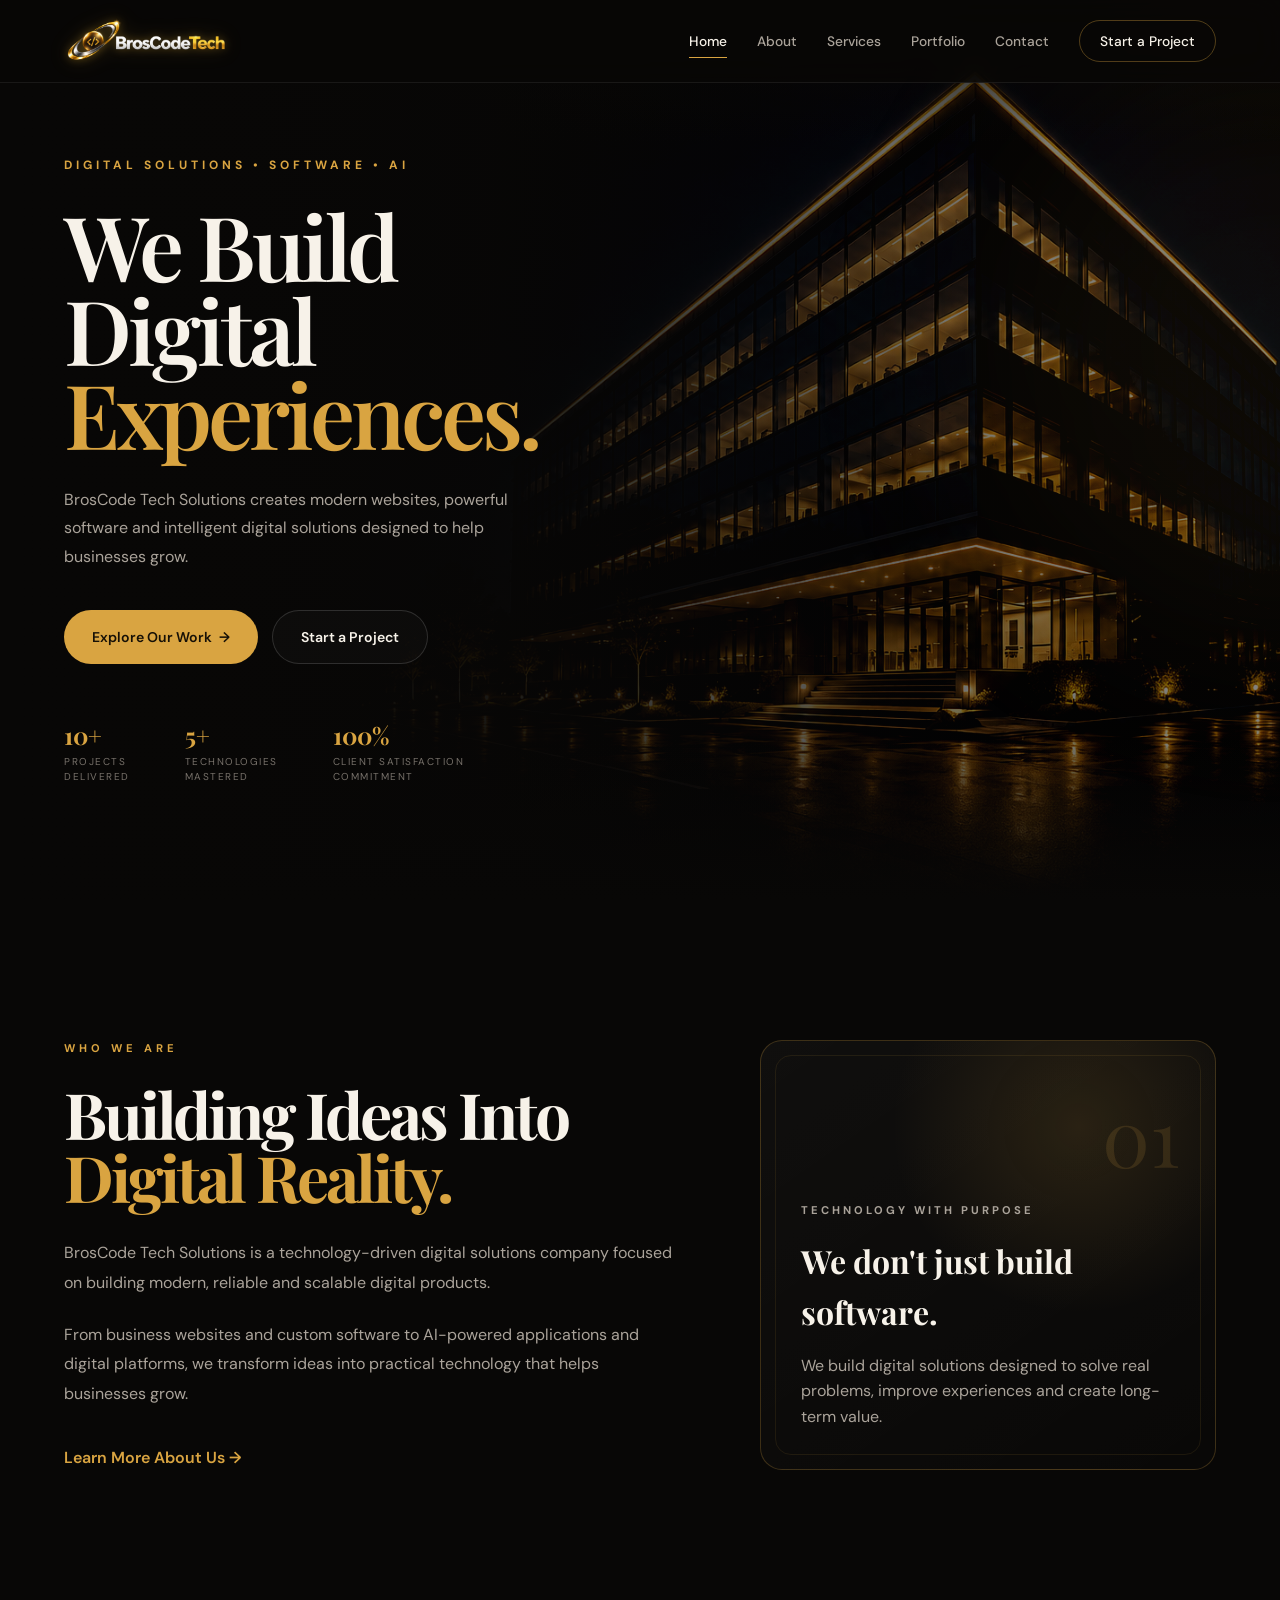
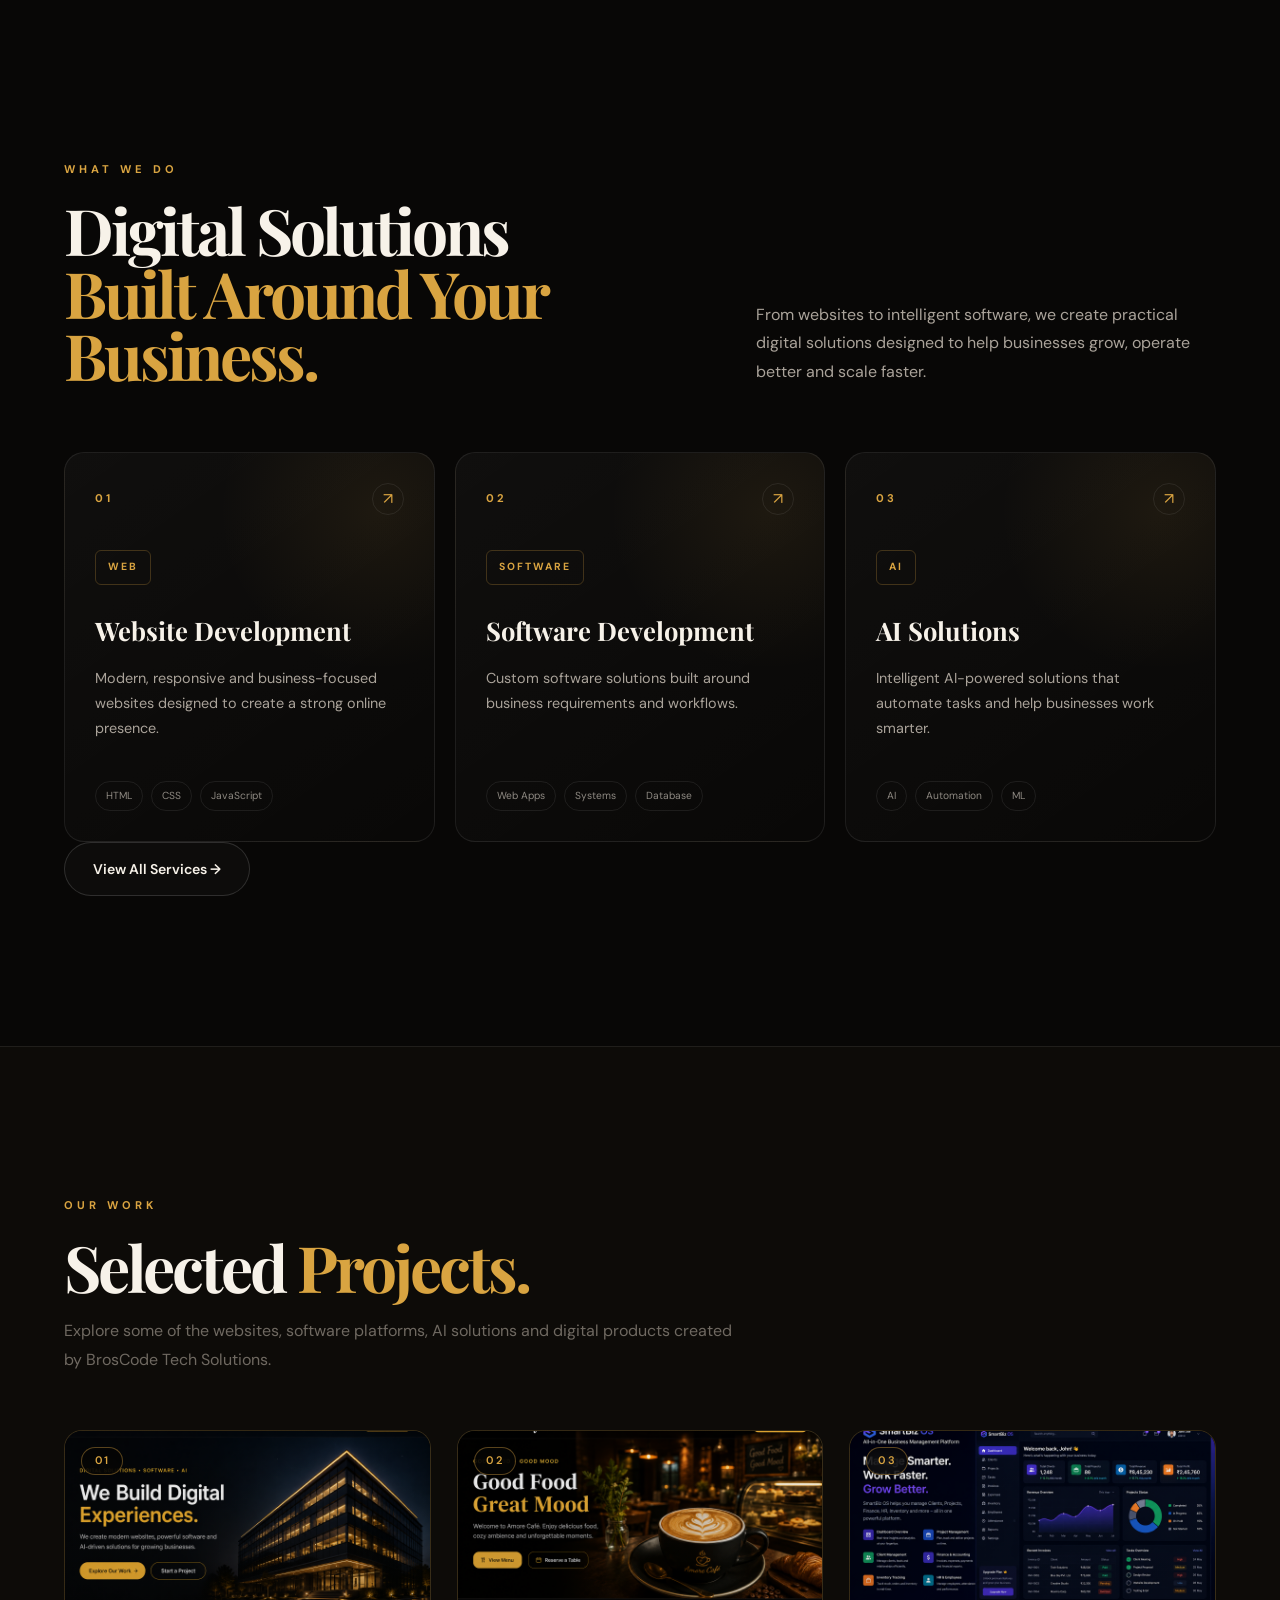
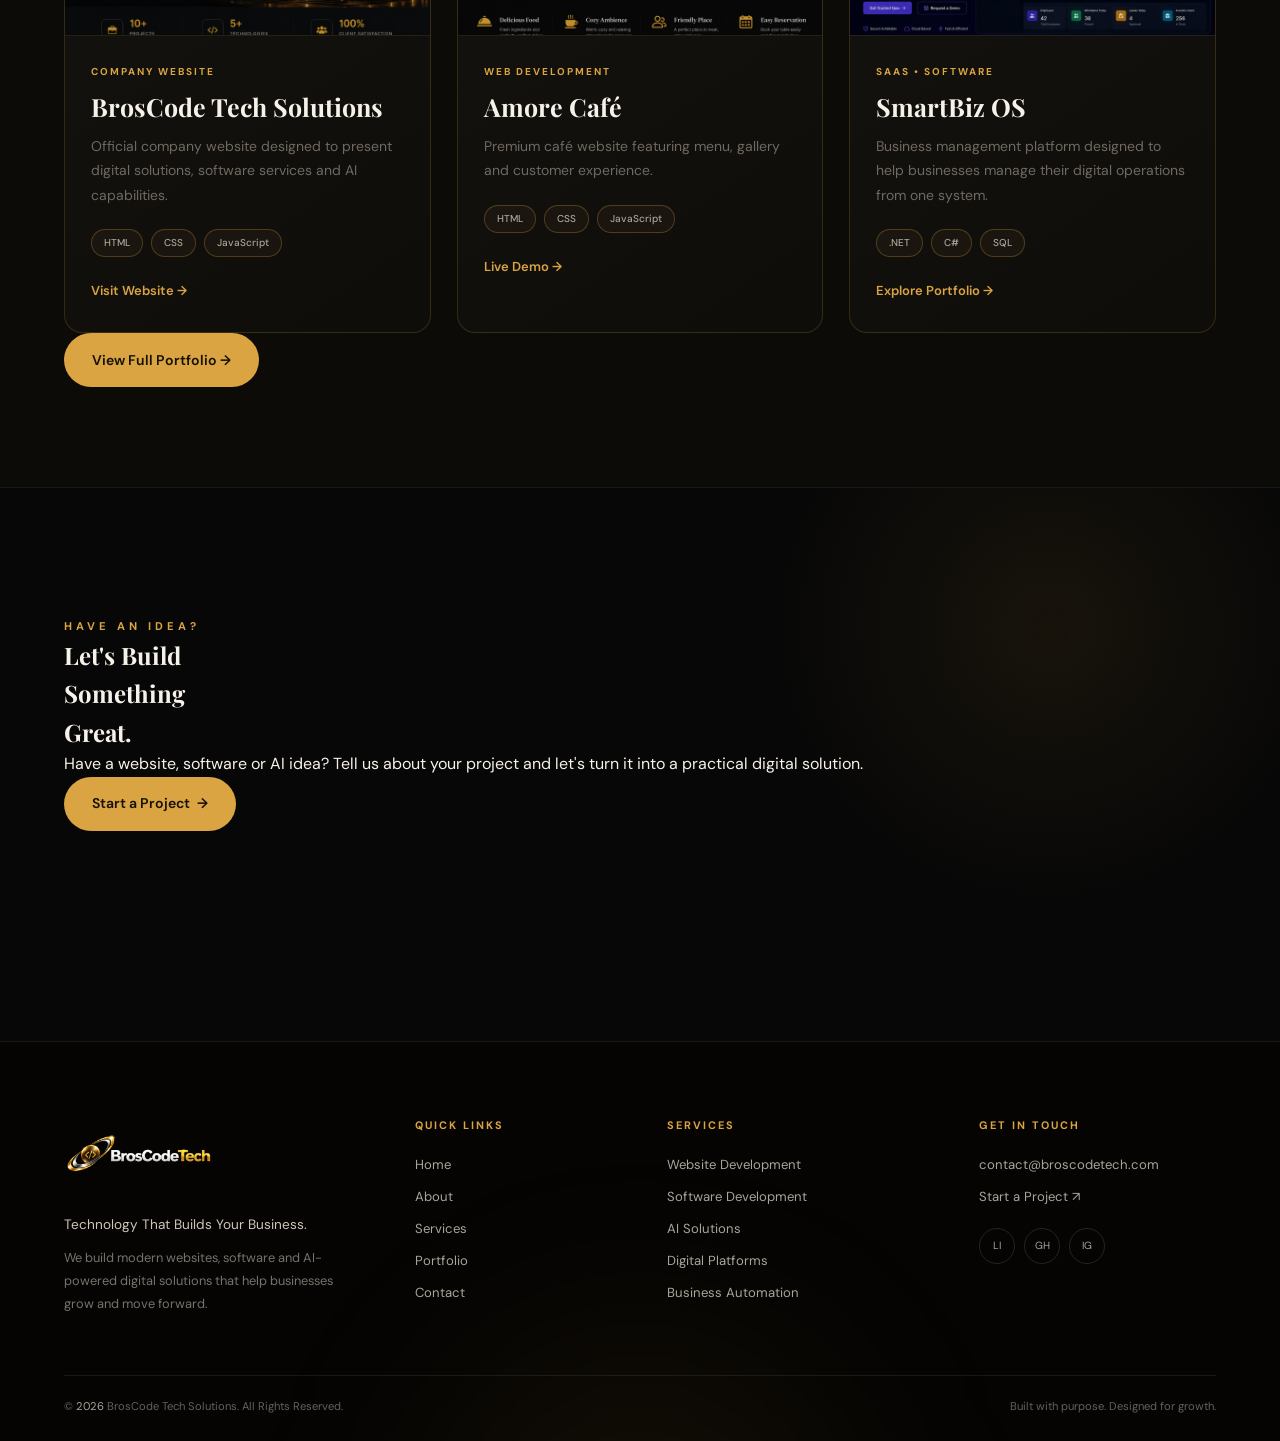
==== commit 89157961: "Fix contact form with Formspree integration" ====
--- a/index.html
+++ b/index.html
@@ -15,9 +15,12 @@
 
     <meta name="author" content="BrosCode Tech Solutions">
 
+    <link rel="icon" type="image/png" href="assets/logos/favicon.png">
+
     <title>BrosCode Tech Solutions | Technology That Builds Your Business</title>
 
     <link rel="stylesheet" href="CSS/style.css">
+
 
 </head>
 
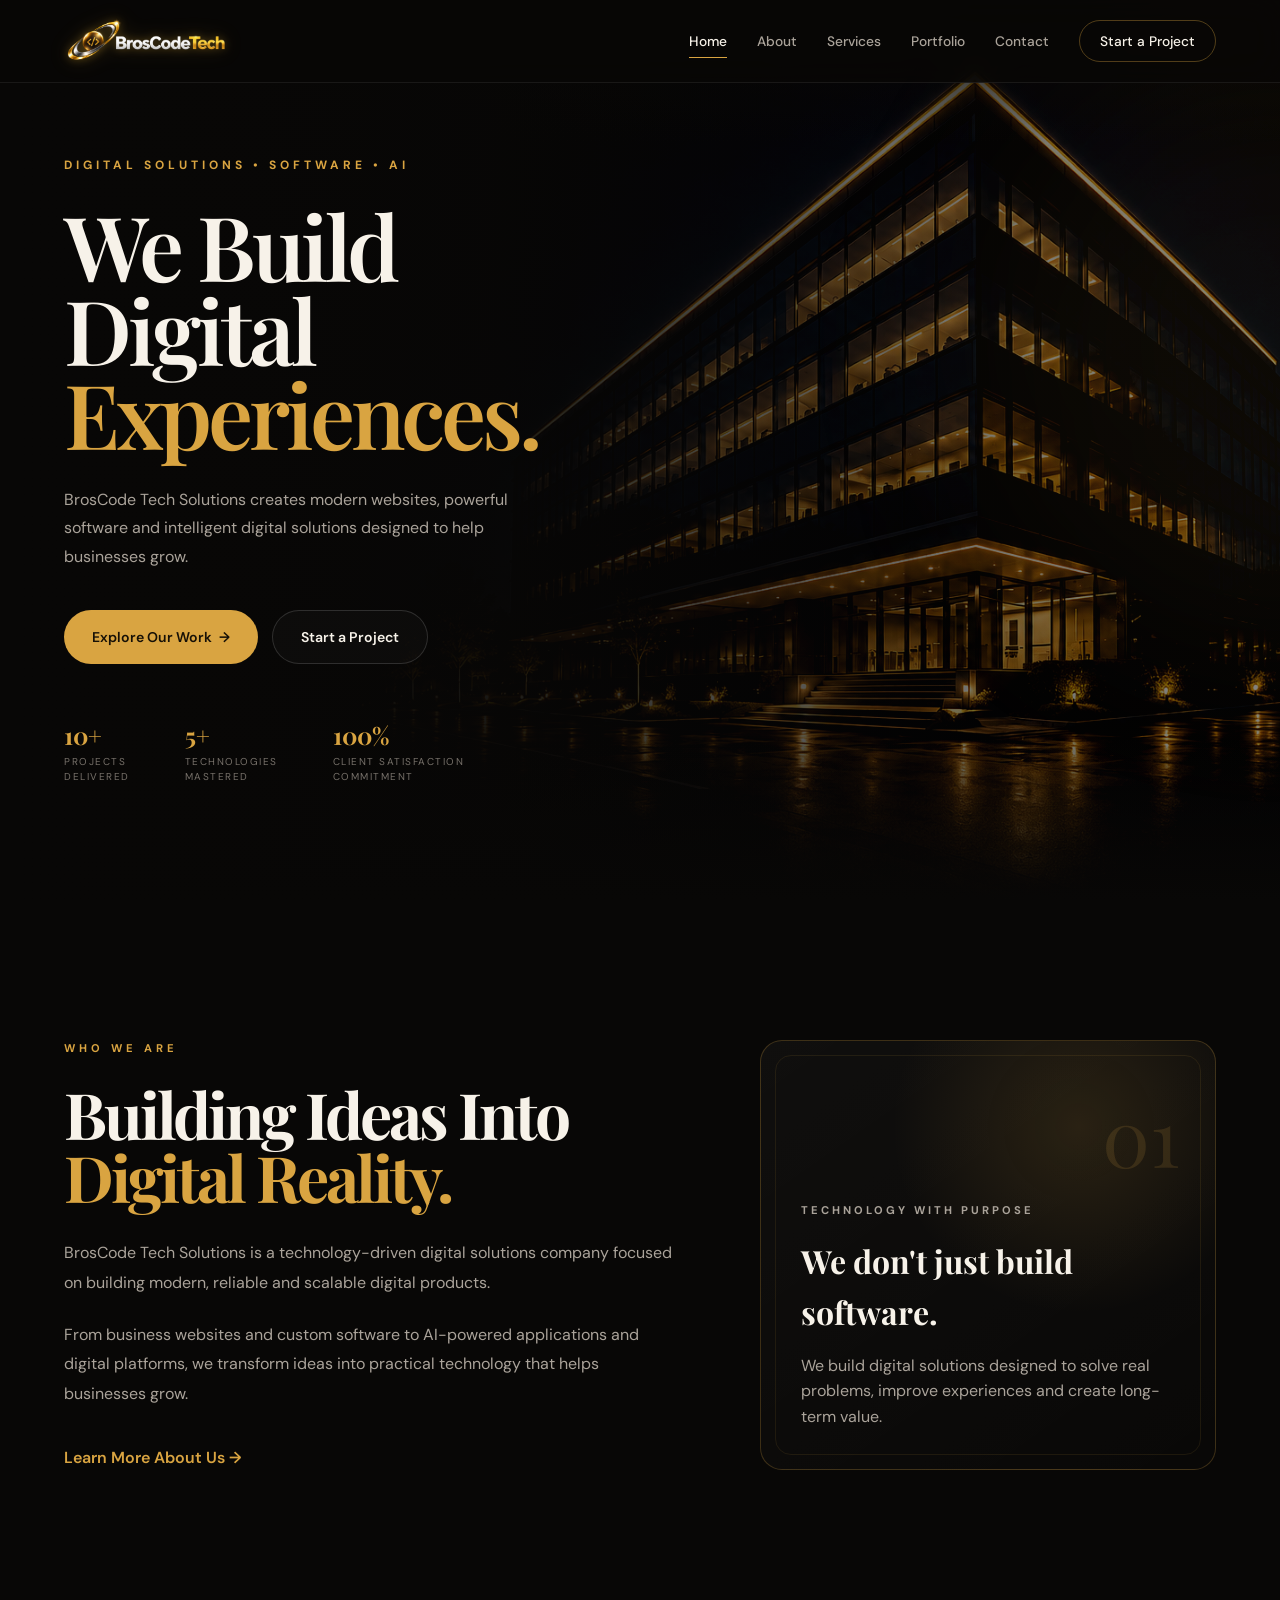
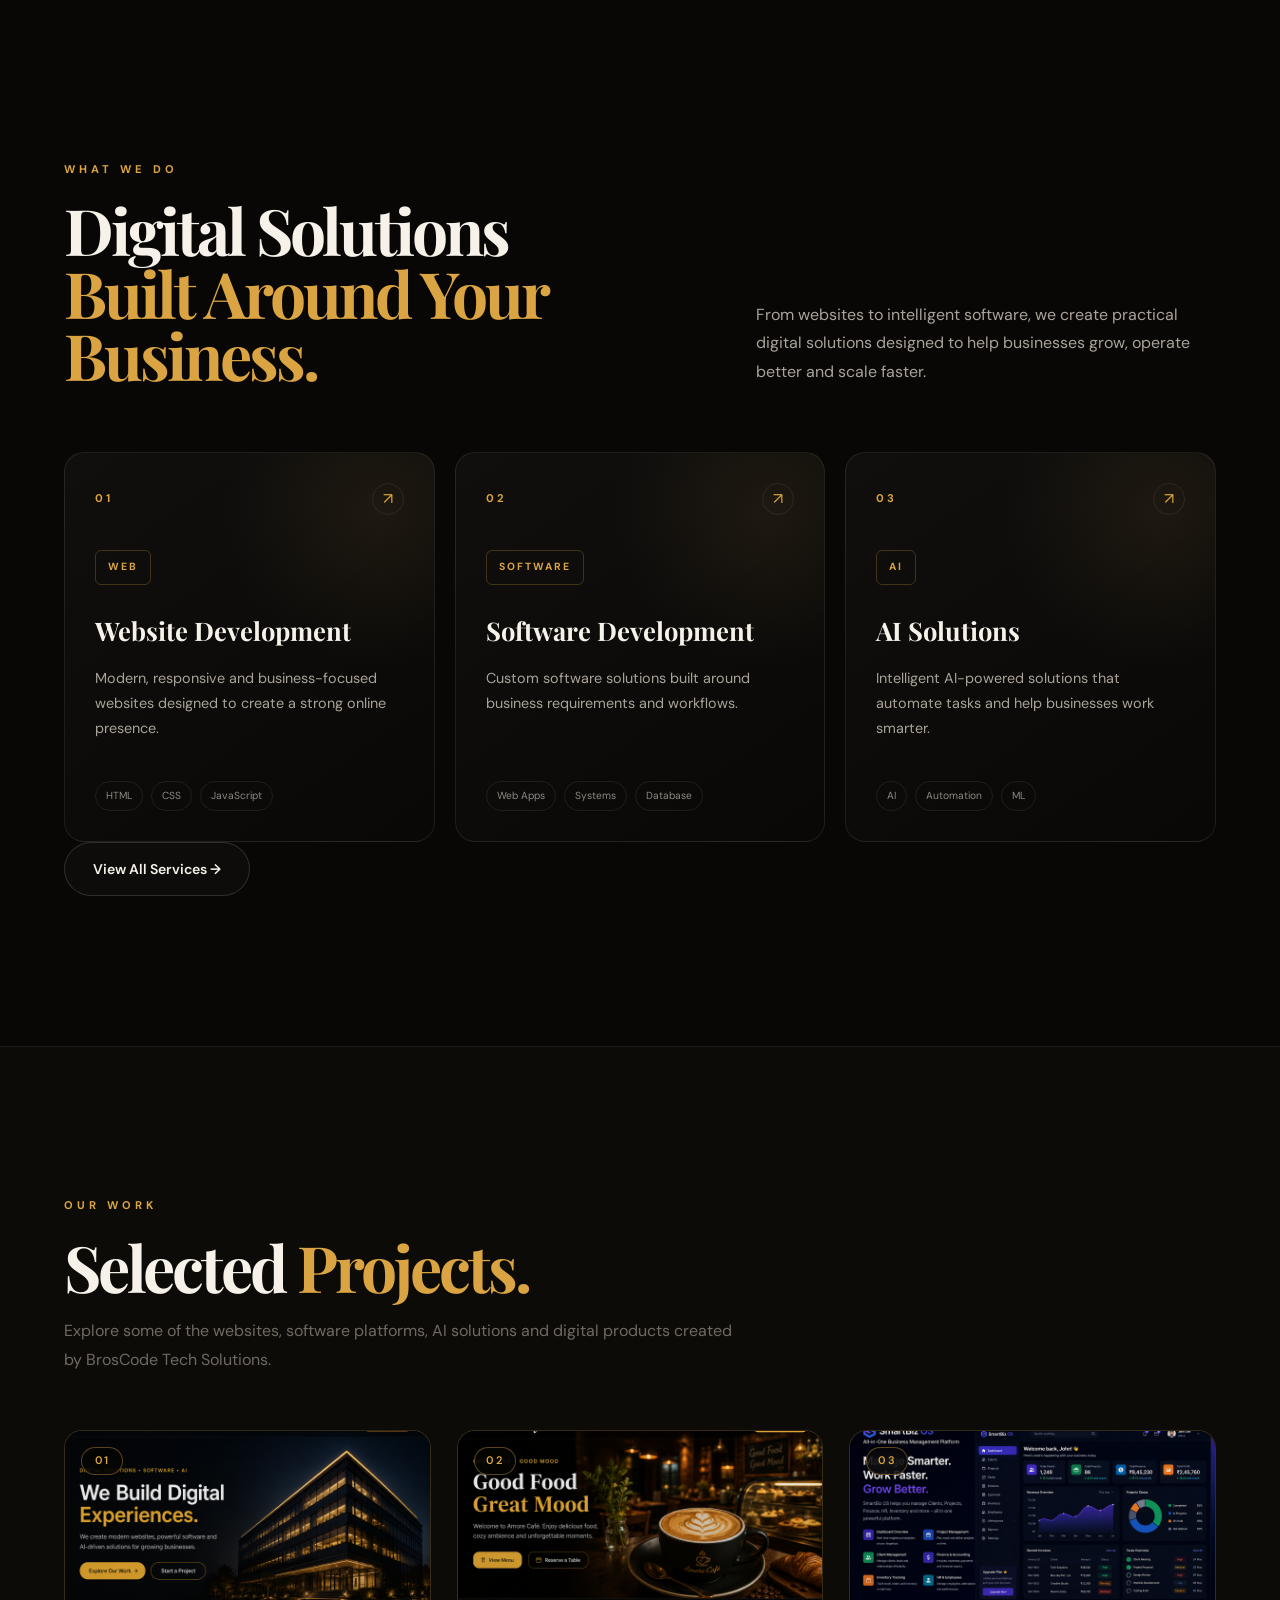
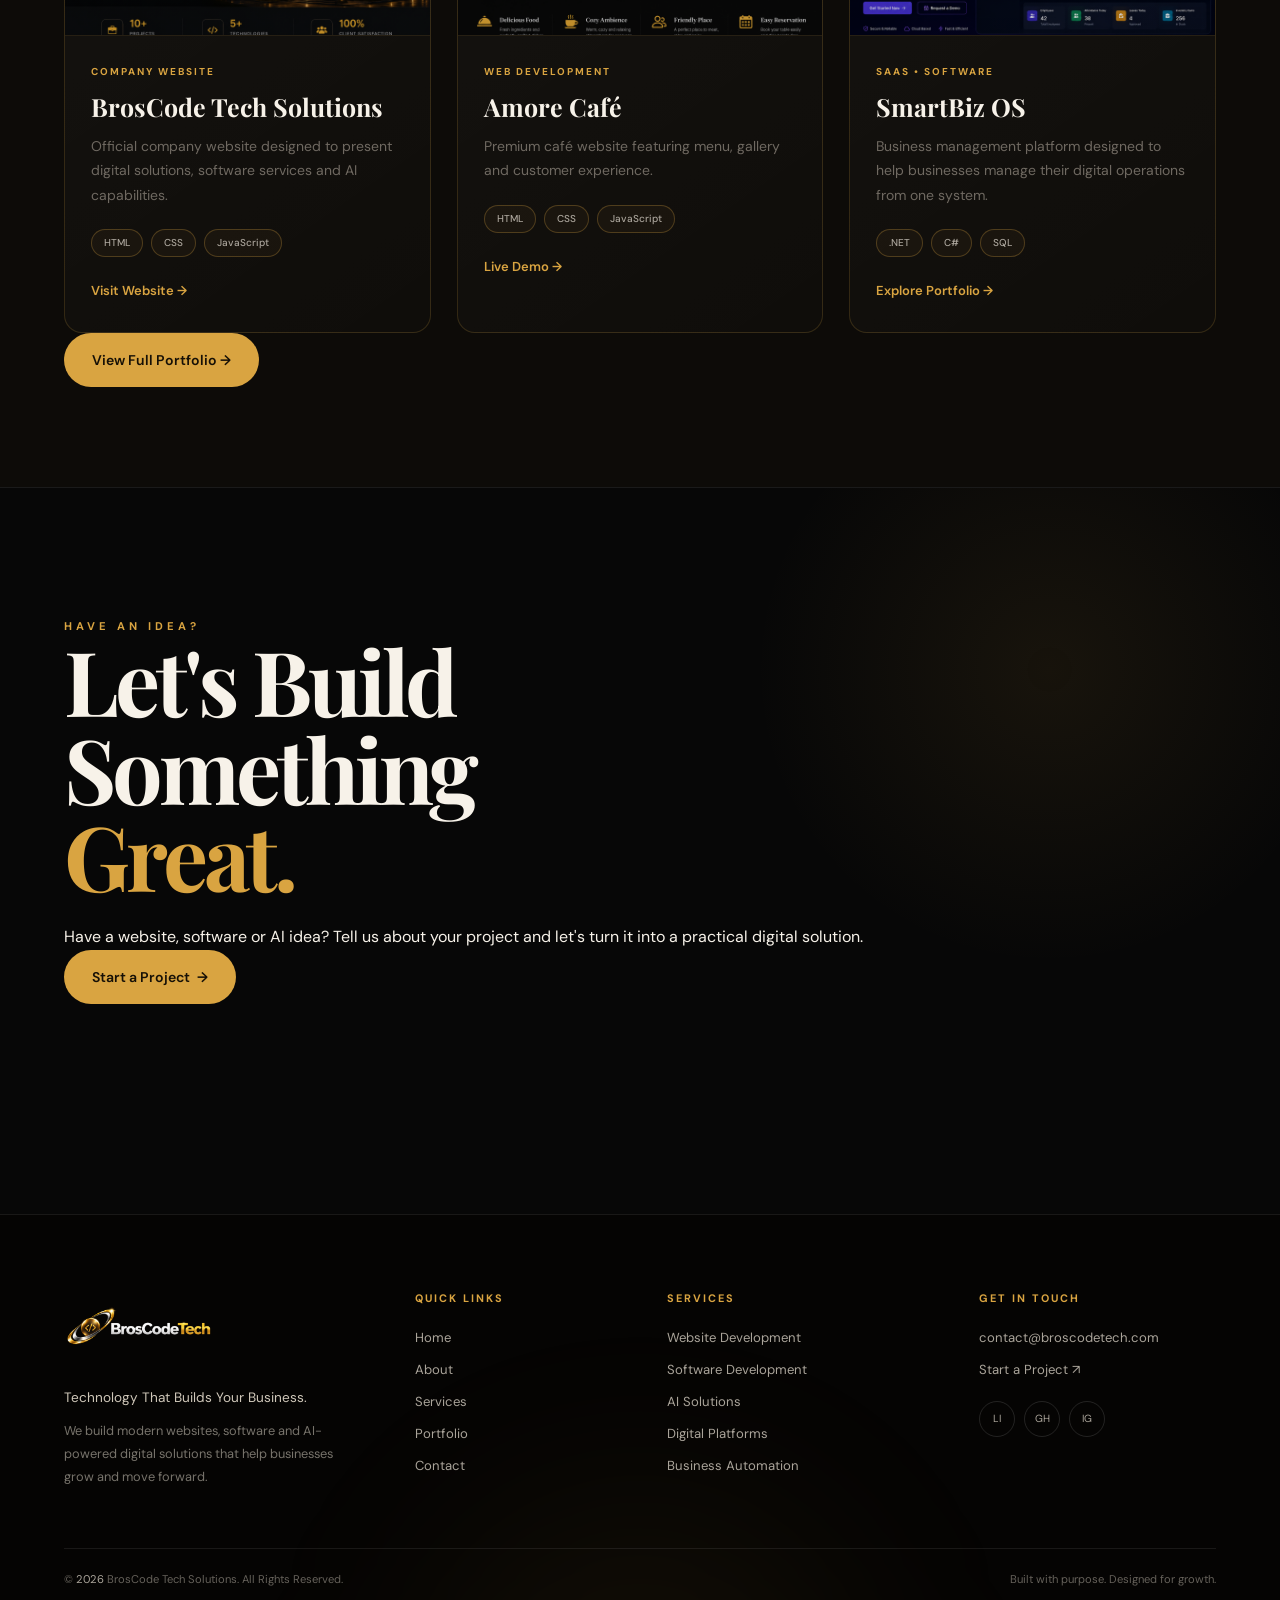
==== commit ad7dd04f: "Fix duplicate H1 on homepage" ====
--- a/index.html
+++ b/index.html
@@ -3,24 +3,64 @@
 
 <head>
 
+    <!-- Basic -->
     <meta charset="UTF-8">
-
     <meta name="viewport" content="width=device-width, initial-scale=1.0">
 
+    <!-- SEO -->
+    <title>BrosCode Tech Solutions | Web, Software & AI Solutions</title>
+
     <meta name="description"
-        content="BrosCode Tech Solutions - Modern websites, software, AI solutions and digital platforms for modern businesses.">
+        content="BrosCode Tech Solutions builds modern websites, powerful software, AI-powered applications and digital solutions that help businesses grow.">
 
     <meta name="keywords"
-        content="BrosCode Tech Solutions, Web Development, Software Development, AI Solutions, Digital Solutions">
+        content="BrosCode Tech Solutions, Web Development, Software Development, AI Solutions, Website Development, Business Software, Digital Solutions">
 
     <meta name="author" content="BrosCode Tech Solutions">
 
+    <meta name="robots" content="index, follow">
+
+    <!-- Favicon -->
     <link rel="icon" type="image/png" href="assets/logos/favicon.png">
 
-    <title>BrosCode Tech Solutions | Technology That Builds Your Business</title>
-
+    <!-- Google Search Console Verification -->
+    <meta name="google-site-verification" content="eBEiLpUBSUNuV-RoSQnx5ezDFQa0W7PPUfMGOHu__-0">
+
+    <!-- Canonical -->
+    <link rel="canonical" href="https://broscodetech.github.io/BrosCodeTech-Website/">
+
+    <!-- Organization Schema -->
+    <script type="application/ld+json">
+    {
+        "@context": "https://schema.org",
+        "@type": "Organization",
+        "name": "BrosCode Tech Solutions",
+        "url": "https://broscodetech.github.io/BrosCodeTech-Website/",
+        "logo": "https://broscodetech.github.io/BrosCodeTech-Website/assets/logos/broscode-logo.png",
+        "description": "BrosCode Tech Solutions builds modern websites, powerful software, AI-powered applications and digital solutions for businesses."
+    }
+    </script>
+
+    <!-- Open Graph -->
+    <meta property="og:type" content="website">
+
+    <meta property="og:title" content="BrosCode Tech Solutions | Web, Software & AI Solutions">
+
+    <meta property="og:description"
+        content="Modern websites, powerful software, AI-powered applications and digital solutions built for growing businesses.">
+
+    <meta property="og:url" content="https://broscodetech.github.io/BrosCodeTech-Website/">
+
+    <meta property="og:site_name" content="BrosCode Tech Solutions">
+
+    <meta property="og:image"
+        content="https://broscodetech.github.io/BrosCodeTech-Website/assets/images/broscode-tech.jpg">
+
+    <!-- Theme Color -->
+    <meta name="theme-color" content="#080808">
+
+    <!-- Main CSS -->
     <link rel="stylesheet" href="CSS/style.css">
-
 
 </head>
 
@@ -127,6 +167,8 @@
                     DIGITAL SOLUTIONS • SOFTWARE • AI
                 </p>
 
+
+                <!-- MAIN H1 — ONLY H1 ON HOMEPAGE -->
 
                 <h1>
 
@@ -353,7 +395,9 @@
                         <h2>
 
                             Digital Solutions
-                            <span>Built Around Your Business.</span>
+                            <span>
+                                Built Around Your Business.
+                            </span>
 
                         </h2>
 
@@ -827,7 +871,9 @@
                         </p>
 
 
-                        <h1>
+                        <!-- H2 — FIXED: NO SECOND H1 -->
+
+                        <h2>
 
                             Let's Build
                             <br>
@@ -837,7 +883,7 @@
 
                             <span>Great.</span>
 
-                        </h1>
+                        </h2>
 
                     </div>
 
@@ -1078,4 +1124,4 @@
 
 </body>
 
-</html>+</html>                             
